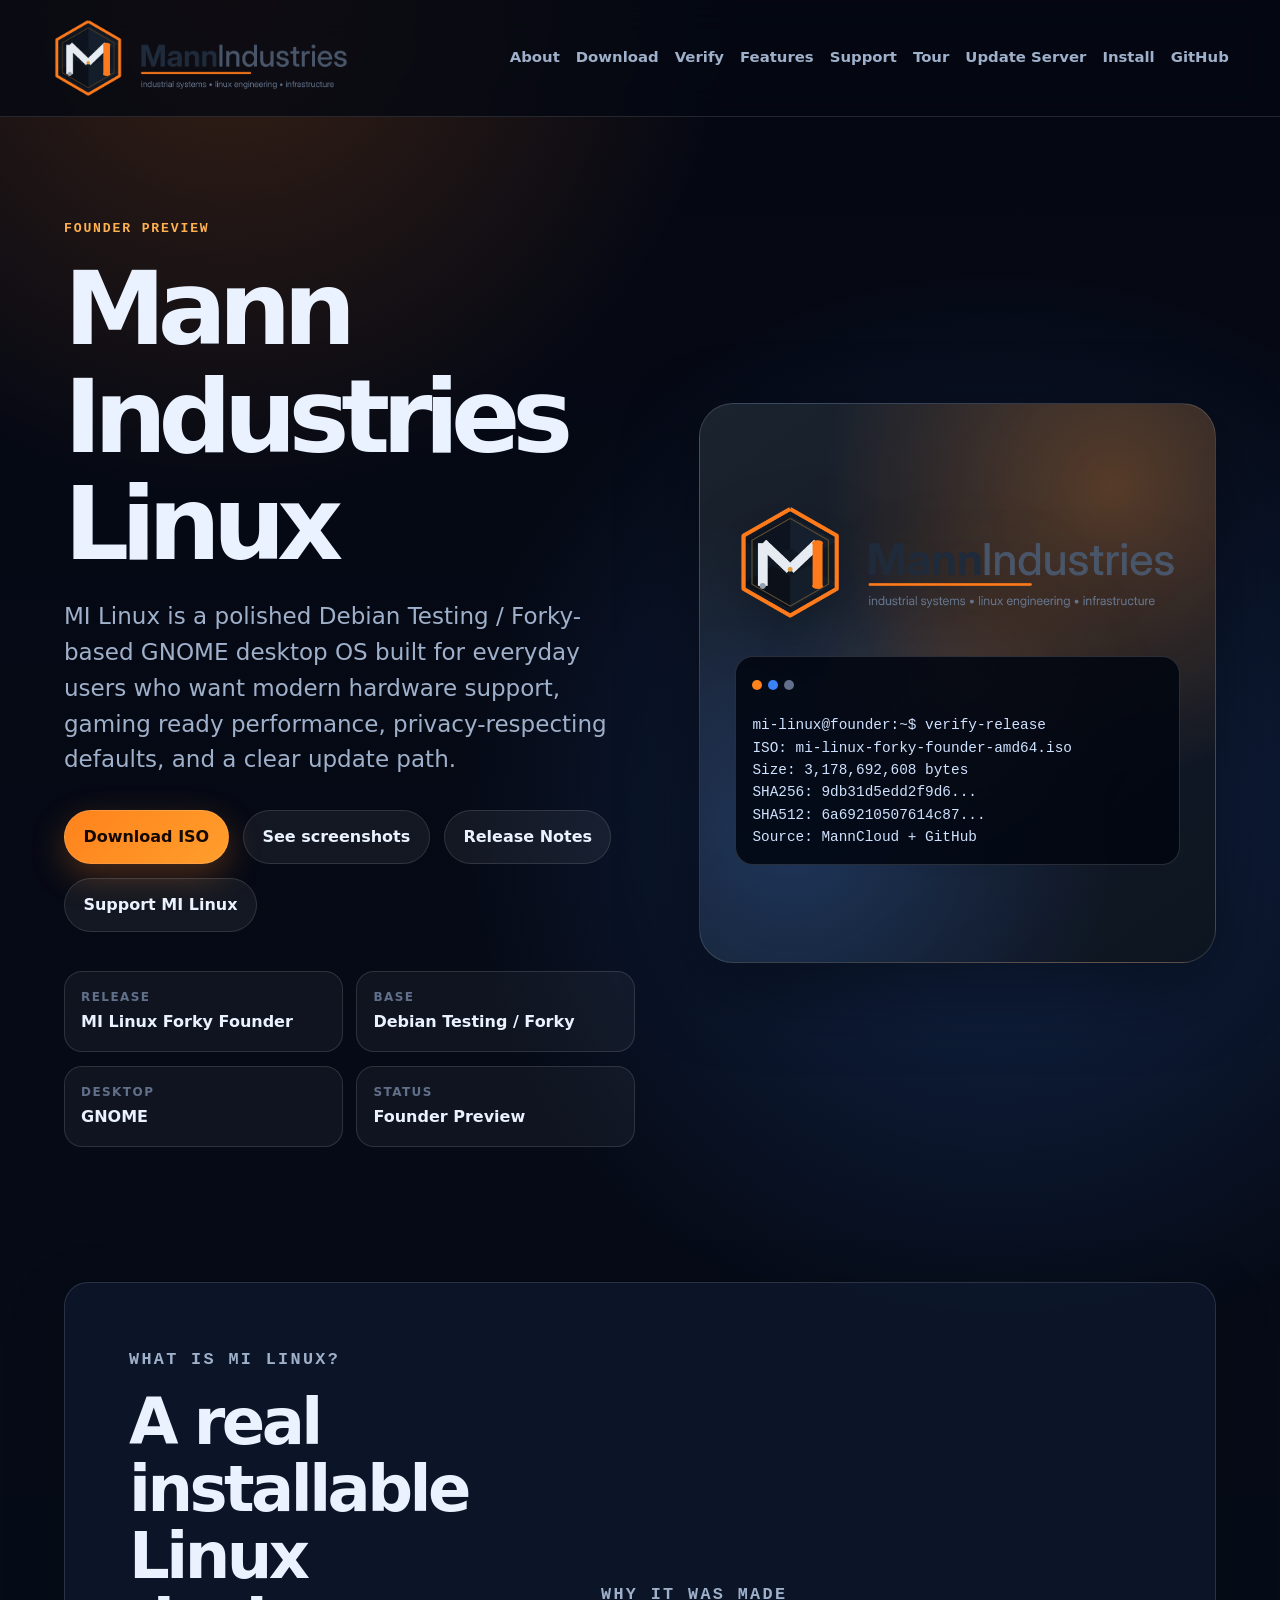
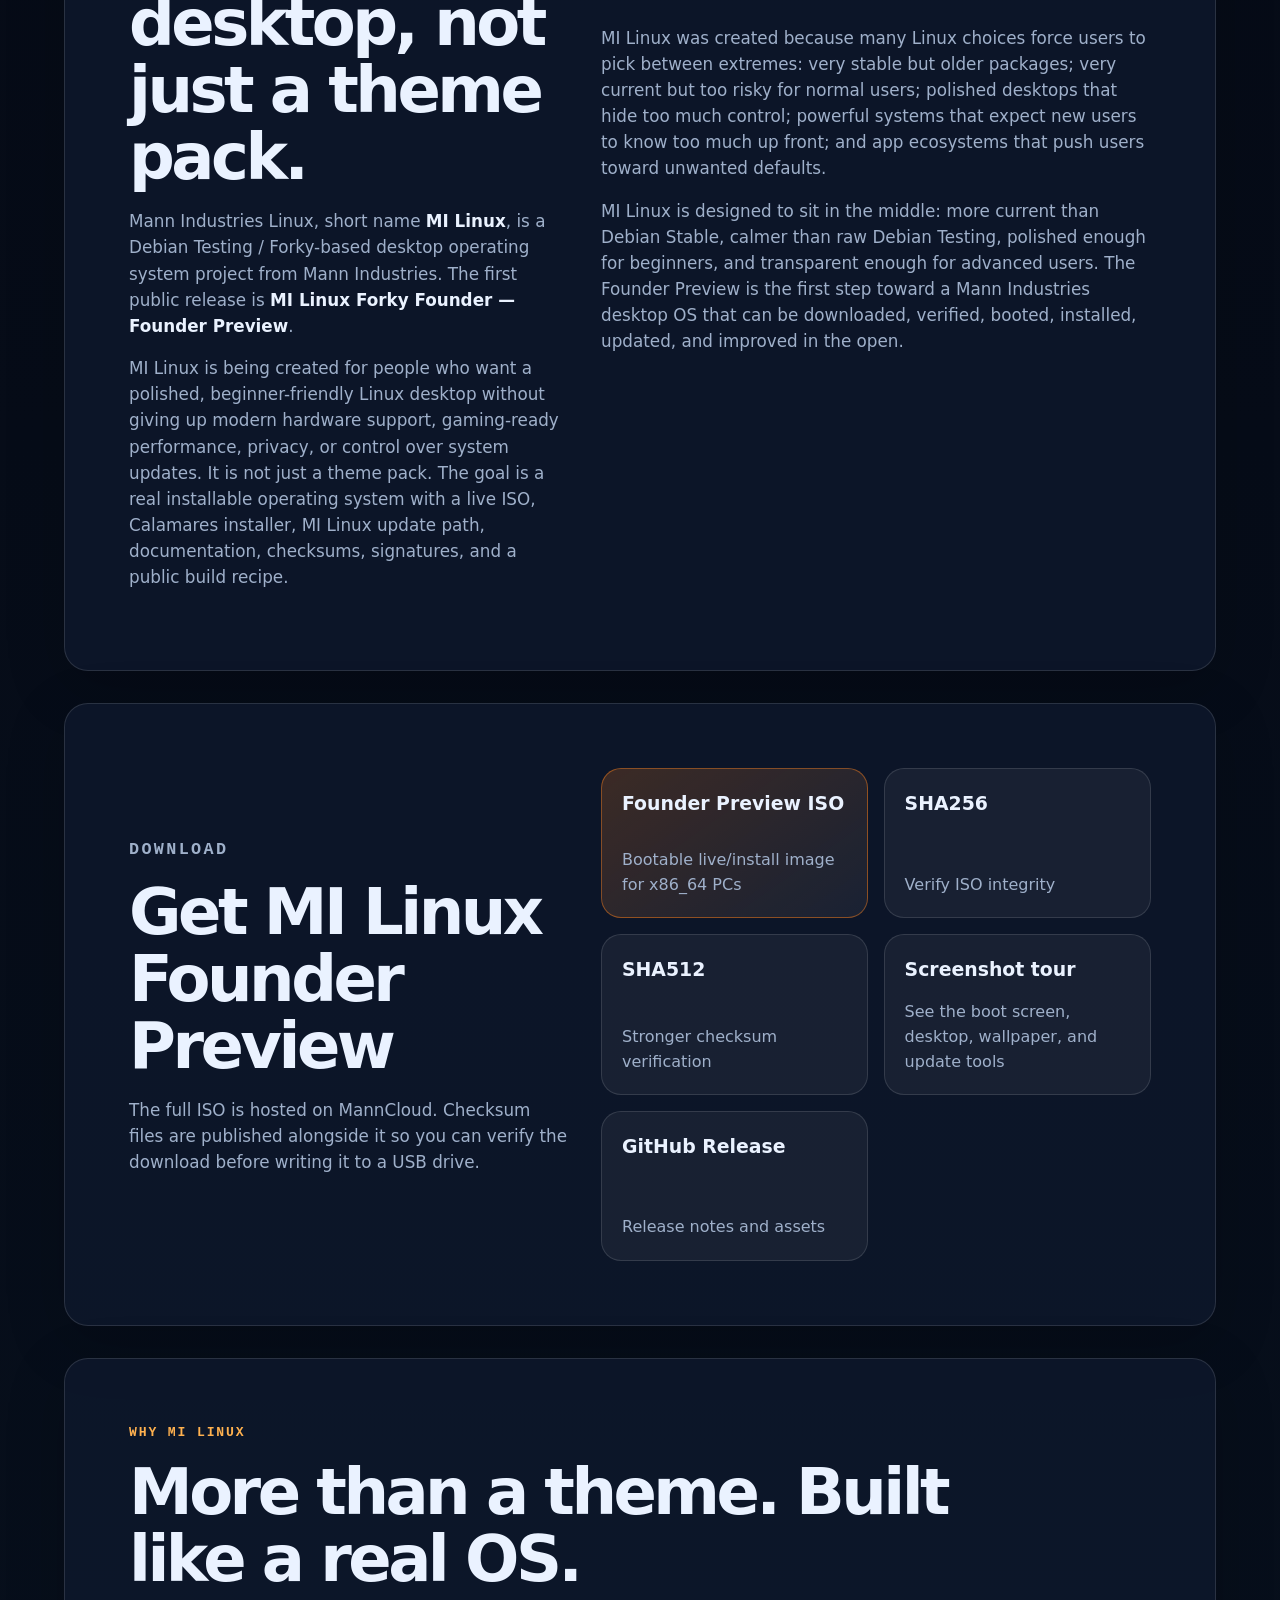
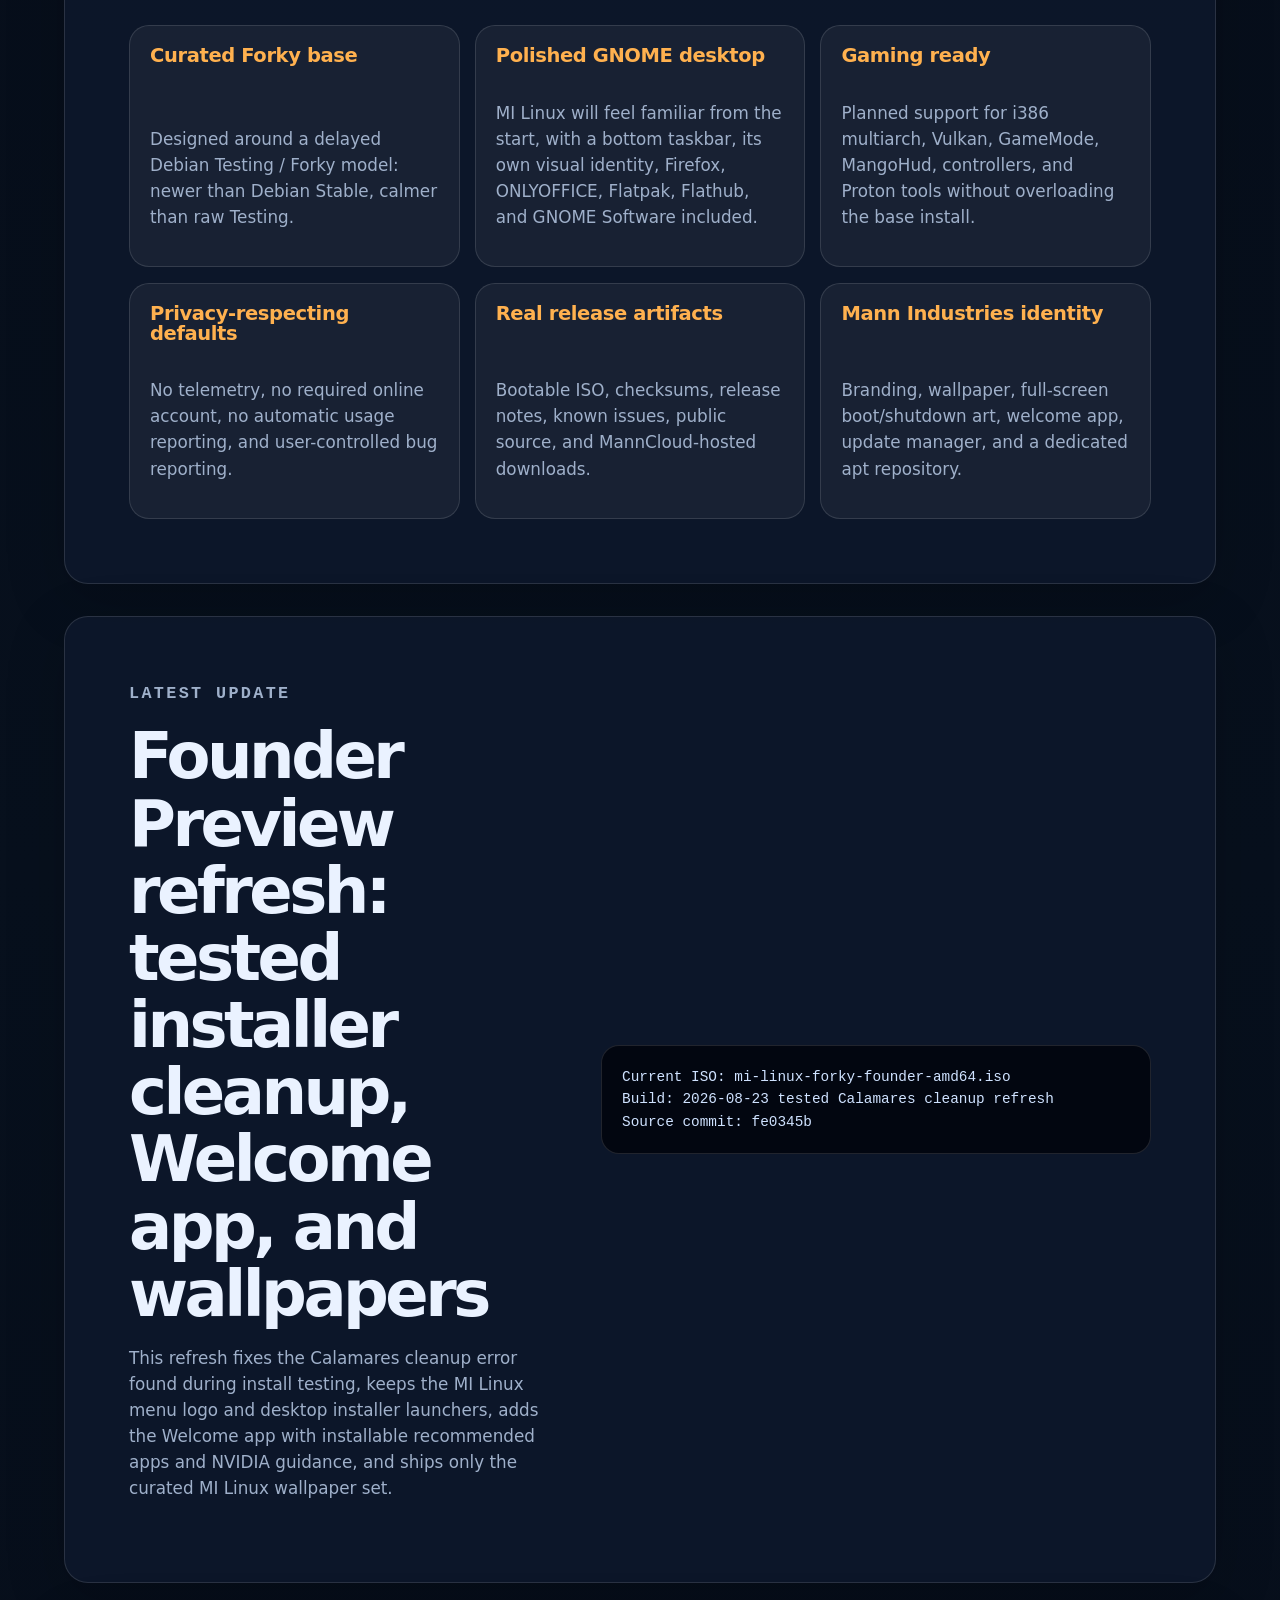
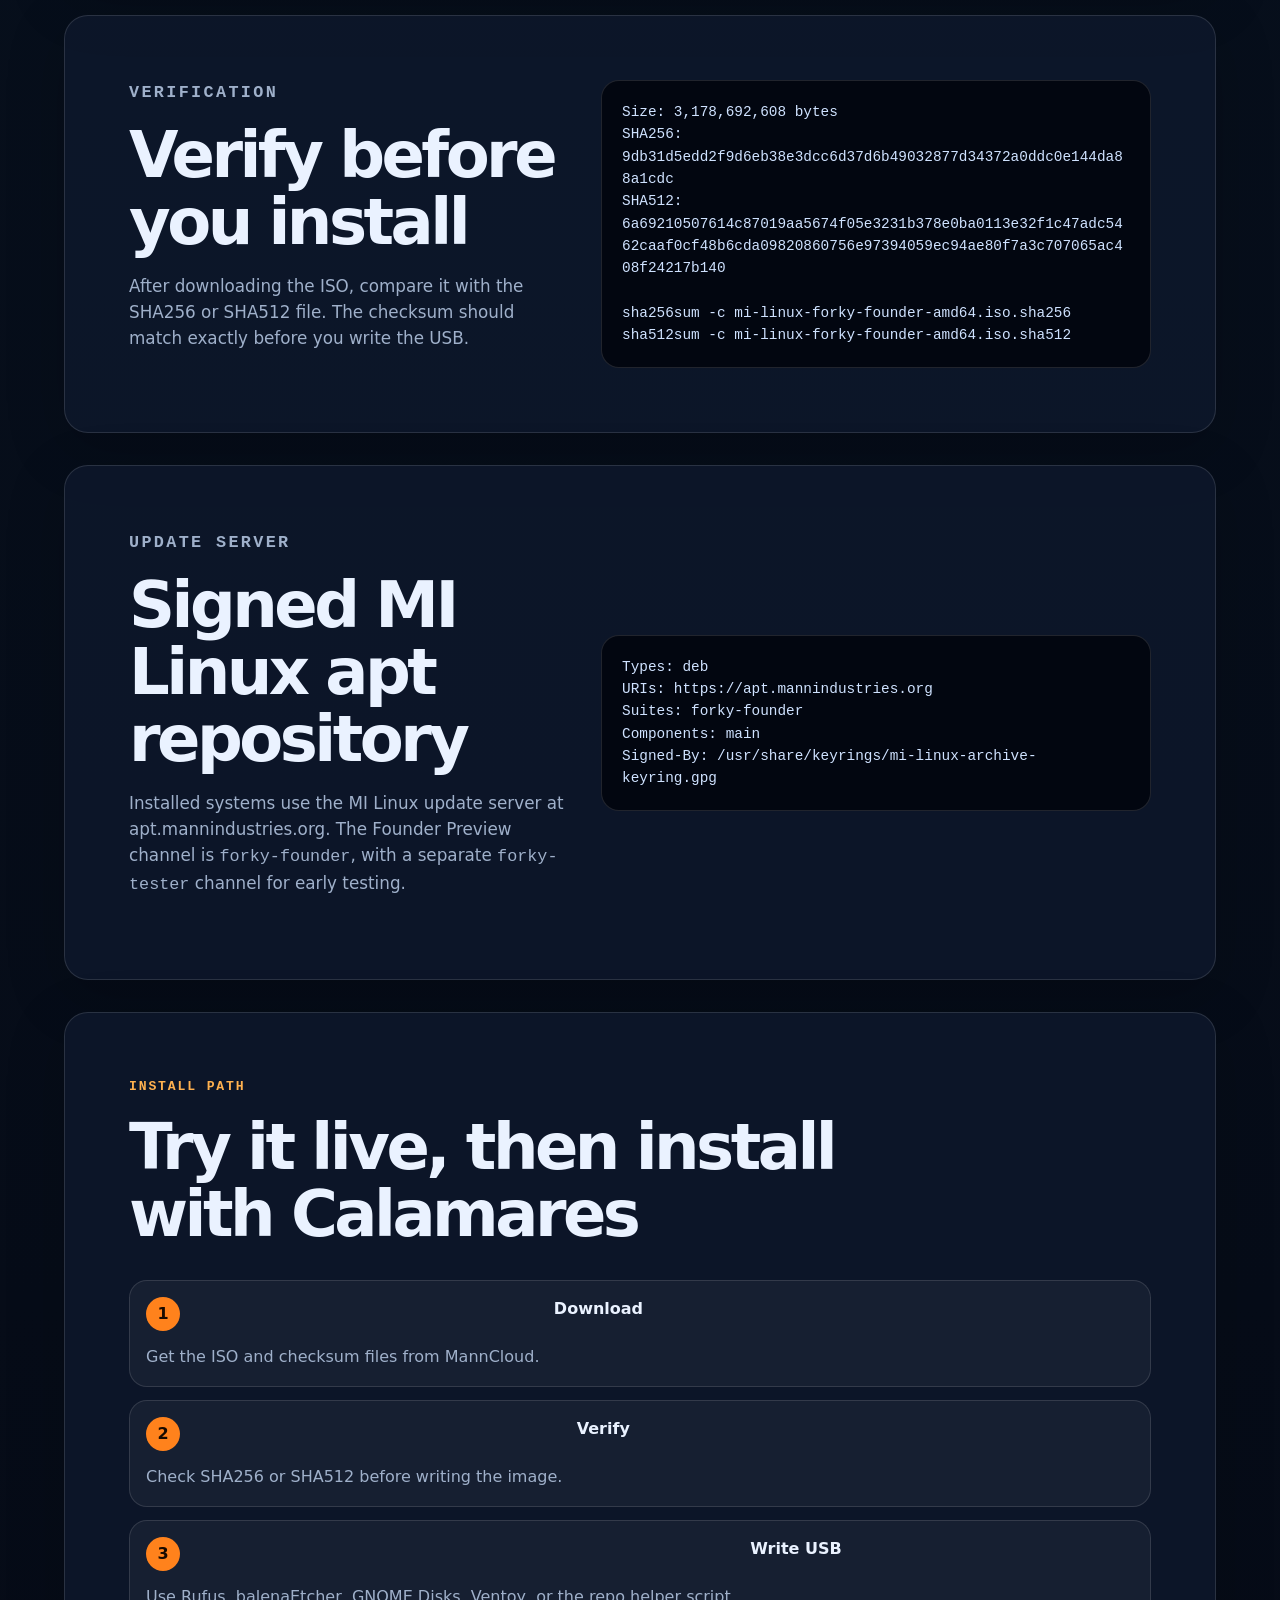
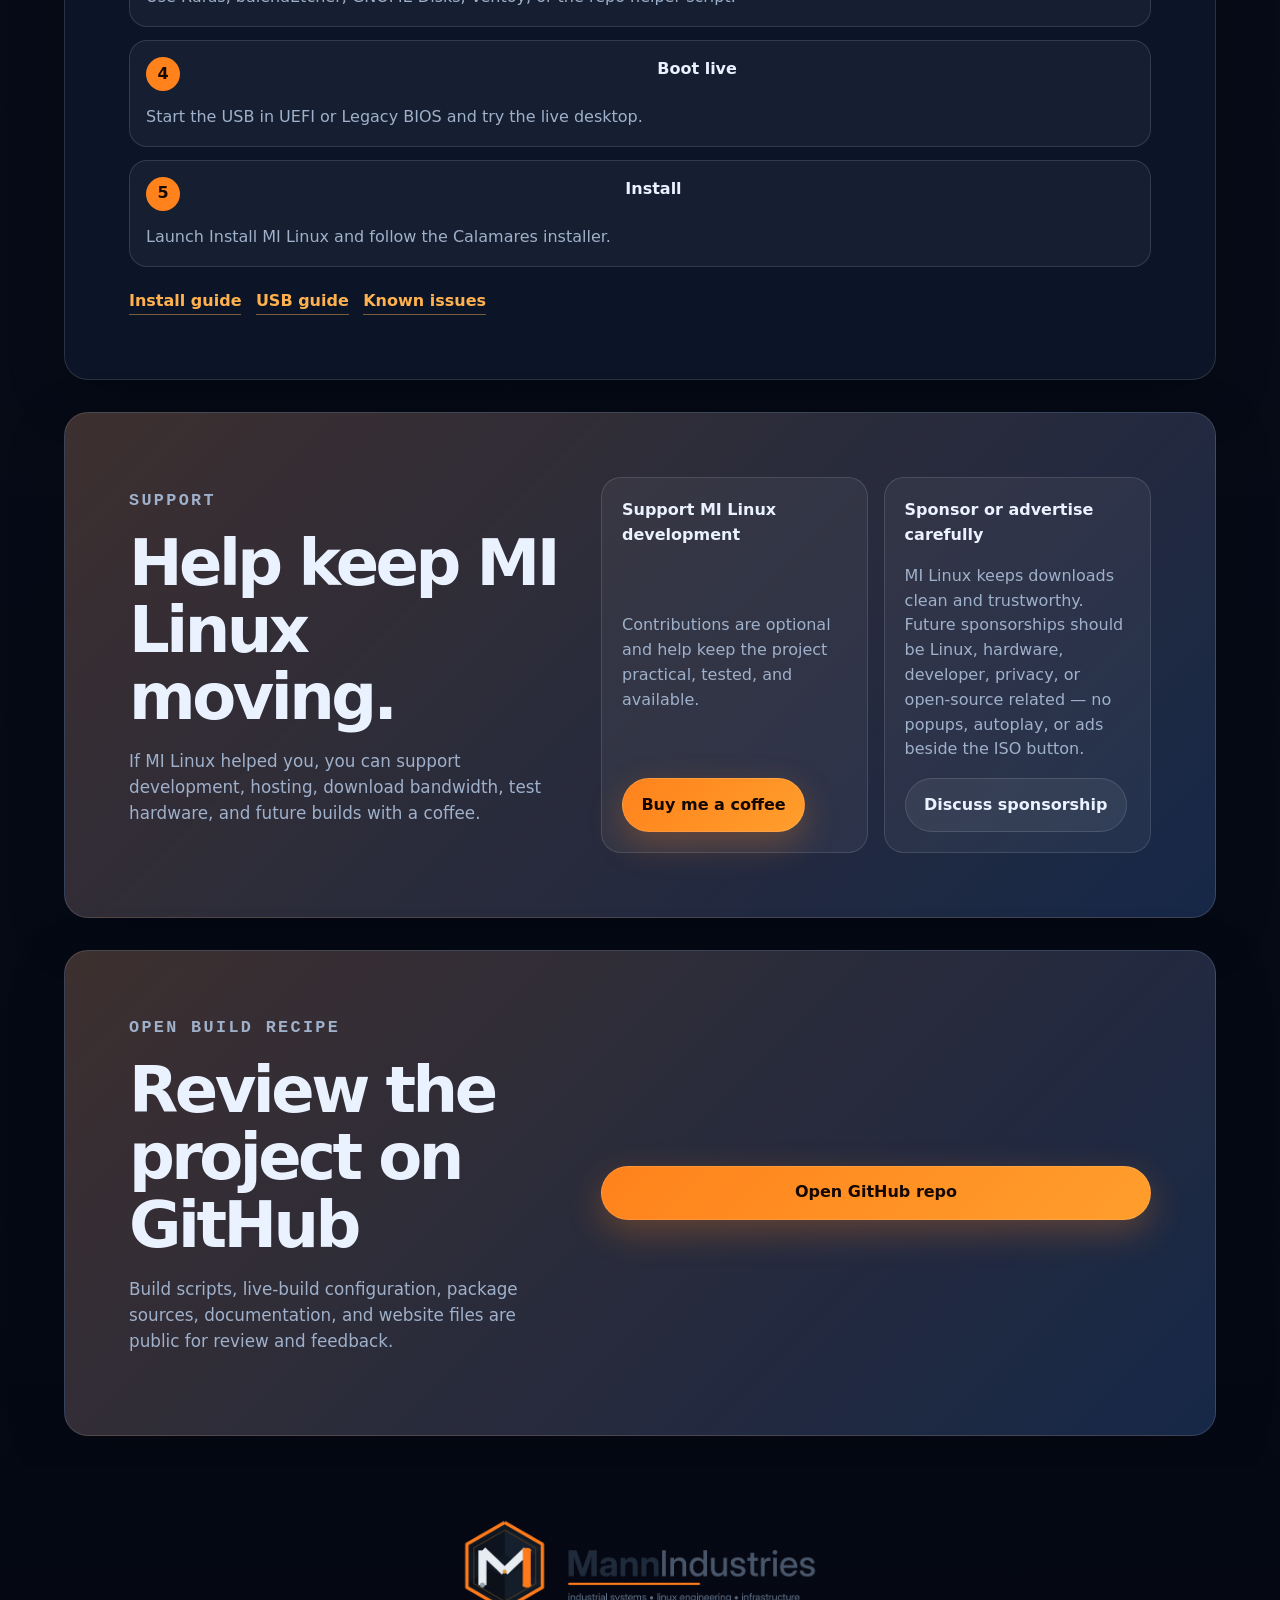
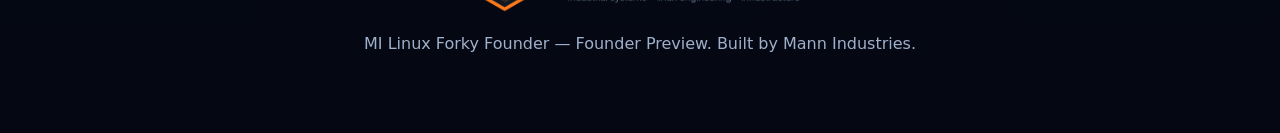
==== website/index.html @ 423d5c4c "Fix MI Linux ISO boot menu auto-start" ====
<!doctype html>
<html lang="en">
<head>
  <meta charset="utf-8">
  <meta name="viewport" content="width=device-width, initial-scale=1">
  <title>MI Linux Founder Preview — Mann Industries Linux Desktop OS</title>
  <meta name="description" content="Download MI Linux Founder Preview from Mann Industries: a polished Debian/Forky GNOME desktop OS with gaming-ready performance, privacy-respecting defaults, Firefox, ONLYOFFICE, Flatpak, update tools, checksums, and public source.">

  <meta name="robots" content="index, follow">
  <meta property="og:site_name" content="Mann Industries">
  <meta property="og:type" content="website">
  <meta property="og:title" content="MI Linux Founder Preview — Mann Industries Linux Desktop OS">
  <meta property="og:description" content="Download MI Linux Founder Preview from Mann Industries: a polished Debian/Forky GNOME desktop OS with gaming-ready performance, privacy-respecting defaults, Firefox, ONLYOFFICE, Flatpak, update tools, checksums, and public source.">
  <meta property="og:url" content="https://mi-linux.mannindustries.org/">
  <meta property="og:image" content="https://mi-linux.mannindustries.org/assets/mannindustries-logo.png">
  <meta name="twitter:card" content="summary_large_image">
  <meta name="twitter:title" content="MI Linux Founder Preview — Mann Industries Linux Desktop OS">
  <meta name="twitter:description" content="Download MI Linux Founder Preview from Mann Industries: a polished Debian/Forky GNOME desktop OS with gaming-ready performance, privacy-respecting defaults, Firefox, ONLYOFFICE, Flatpak, update tools, checksums, and public source.">
  <meta name="twitter:image" content="https://mi-linux.mannindustries.org/assets/mannindustries-logo.png">
  <link rel="stylesheet" href="style.css">
</head>
<body>
  <header class="site-header">
    <a class="brand" href="#top" aria-label="MI Linux home">
      <img src="assets/mannindustries-logo.png" alt="Mann Industries logo">
    </a>
    <nav aria-label="Primary navigation">
      <a href="#about">About</a>
      <a href="#download">Download</a>
      <a href="#verify">Verify</a>
      <a href="#features">Features</a>
      <a href="#support">Support</a>
      <a href="tour.html">Tour</a>
      <a href="#updates">Update Server</a>
      <a href="#install">Install</a>
      <a href="https://github.com/robertlmann02/mi-linux">GitHub</a>
    </nav>
  </header>

  <main id="top">
    <section class="hero">
      <div class="hero-copy">
        <p class="eyebrow">Founder Preview</p>
        <h1>Mann Industries Linux</h1>
        <p class="lede">MI Linux is a polished Debian Testing / Forky-based GNOME desktop OS built for everyday users who want modern hardware support, gaming ready performance, privacy-respecting defaults, and a clear update path.</p>
        <div class="hero-actions">
          <a class="button primary" href="https://mi-linux.mannindustries.org/downloads/founder-preview/mi-linux-forky-founder-amd64.iso">Download ISO</a>
          <a class="button secondary" href="tour.html">See screenshots</a>
          <a class="button secondary" href="https://github.com/robertlmann02/mi-linux/releases/tag/v0.1.0-founder-preview">Release Notes</a>
          <a class="button secondary" href="https://buymeacoffee.com/robertlmann02">Support MI Linux</a>
        </div>
        <dl class="release-facts">
          <div><dt>Release</dt><dd>MI Linux Forky Founder</dd></div>
          <div><dt>Base</dt><dd>Debian Testing / Forky</dd></div>
          <div><dt>Desktop</dt><dd>GNOME</dd></div>
          <div><dt>Status</dt><dd>Founder Preview</dd></div>
        </dl>
      </div>
      <div class="hero-card" aria-label="MI Linux preview card">
        <div class="screen-glow"></div>
        <img class="hero-logo" src="assets/mannindustries-logo.png" alt="Mann Industries logo">
        <div class="terminal-card">
          <span class="dot orange"></span><span class="dot blue"></span><span class="dot gray"></span>
          <pre>mi-linux@founder:~$ verify-release
ISO: mi-linux-forky-founder-amd64.iso
Size: 3,178,692,608 bytes
SHA256: 9db31d5edd2f9d6...
SHA512: 6a69210507614c87...
Source: MannCloud + GitHub</pre>
        </div>
      </div>
    </section>

    <section id="about" class="panel about-panel">
      <div>
        <p class="eyebrow">What is MI Linux?</p>
        <h2>A real installable Linux desktop, not just a theme pack.</h2>
        <p>Mann Industries Linux, short name <strong>MI Linux</strong>, is a Debian Testing / Forky-based desktop operating system project from Mann Industries. The first public release is <strong>MI Linux Forky Founder — Founder Preview</strong>.</p>
        <p>MI Linux is being created for people who want a polished, beginner-friendly Linux desktop without giving up modern hardware support, gaming-ready performance, privacy, or control over system updates. It is not just a theme pack. The goal is a real installable operating system with a live ISO, Calamares installer, MI Linux update path, documentation, checksums, signatures, and a public build recipe.</p>
      </div>
      <div>
        <p class="eyebrow">Why it was made</p>
        <p>MI Linux was created because many Linux choices force users to pick between extremes: very stable but older packages; very current but too risky for normal users; polished desktops that hide too much control; powerful systems that expect new users to know too much up front; and app ecosystems that push users toward unwanted defaults.</p>
        <p>MI Linux is designed to sit in the middle: more current than Debian Stable, calmer than raw Debian Testing, polished enough for beginners, and transparent enough for advanced users. The Founder Preview is the first step toward a Mann Industries desktop OS that can be downloaded, verified, booted, installed, updated, and improved in the open.</p>
      </div>
    </section>

    <section id="download" class="panel download-panel">
      <div>
        <p class="eyebrow">Download</p>
        <h2>Get MI Linux Founder Preview</h2>
        <p>The full ISO is hosted on MannCloud. Checksum files are published alongside it so you can verify the download before writing it to a USB drive.</p>
      </div>
      <div class="download-grid">
        <a class="download-card highlight" href="https://mi-linux.mannindustries.org/downloads/founder-preview/mi-linux-forky-founder-amd64.iso">
          <strong>Founder Preview ISO</strong>
          <span>Bootable live/install image for x86_64 PCs</span>
        </a>
        <a class="download-card" href="https://mi-linux.mannindustries.org/downloads/founder-preview/mi-linux-forky-founder-amd64.iso.sha256">
          <strong>SHA256</strong>
          <span>Verify ISO integrity</span>
        </a>
        <a class="download-card" href="https://mi-linux.mannindustries.org/downloads/founder-preview/mi-linux-forky-founder-amd64.iso.sha512">
          <strong>SHA512</strong>
          <span>Stronger checksum verification</span>
        </a>
        <a class="download-card" href="tour.html">
          <strong>Screenshot tour</strong>
          <span>See the boot screen, desktop, wallpaper, and update tools</span>
        </a>
        <a class="download-card" href="https://github.com/robertlmann02/mi-linux/releases/tag/v0.1.0-founder-preview">
          <strong>GitHub Release</strong>
          <span>Release notes and assets</span>
        </a>
      </div>
    </section>

    <section id="features" class="features">
      <div class="section-heading">
        <p class="eyebrow">Why MI Linux</p>
        <h2>More than a theme. Built like a real OS.</h2>
      </div>
      <div class="feature-grid">
        <article><h3>Curated Forky base</h3><p>Designed around a delayed Debian Testing / Forky model: newer than Debian Stable, calmer than raw Testing.</p></article>
        <article><h3>Polished GNOME desktop</h3><p>MI Linux will feel familiar from the start, with a bottom taskbar, its own visual identity, Firefox, ONLYOFFICE, Flatpak, Flathub, and GNOME Software included.</p></article>
        <article><h3>Gaming ready</h3><p>Planned support for i386 multiarch, Vulkan, GameMode, MangoHud, controllers, and Proton tools without overloading the base install.</p></article>
        <article><h3>Privacy-respecting defaults</h3><p>No telemetry, no required online account, no automatic usage reporting, and user-controlled bug reporting.</p></article>
        <article><h3>Real release artifacts</h3><p>Bootable ISO, checksums, release notes, known issues, public source, and MannCloud-hosted downloads.</p></article>
        <article><h3>Mann Industries identity</h3><p>Branding, wallpaper, full-screen boot/shutdown art, welcome app, update manager, and a dedicated apt repository.</p></article>
      </div>
    </section>

    <section id="release-update" class="panel verify-panel">
      <div>
        <p class="eyebrow">Latest update</p>
        <h2>Founder Preview refresh: tested installer cleanup, Welcome app, and wallpapers</h2>
        <p>This refresh fixes the Calamares cleanup error found during install testing, keeps the MI Linux menu logo and desktop installer launchers, adds the Welcome app with installable recommended apps and NVIDIA guidance, and ships only the curated MI Linux wallpaper set.</p>
      </div>
      <pre class="code">Current ISO: mi-linux-forky-founder-amd64.iso
Build: 2026-08-23 tested Calamares cleanup refresh
Source commit: fe0345b</pre>
    </section>

    <section id="verify" class="panel verify-panel">
      <div>
        <p class="eyebrow">Verification</p>
        <h2>Verify before you install</h2>
        <p>After downloading the ISO, compare it with the SHA256 or SHA512 file. The checksum should match exactly before you write the USB.</p>
      </div>
      <pre class="code">Size: 3,178,692,608 bytes
SHA256: 9db31d5edd2f9d6eb38e3dcc6d37d6b49032877d34372a0ddc0e144da88a1cdc
SHA512: 6a69210507614c87019aa5674f05e3231b378e0ba0113e32f1c47adc5462caaf0cf48b6cda09820860756e97394059ec94ae80f7a3c707065ac408f24217b140

sha256sum -c mi-linux-forky-founder-amd64.iso.sha256
sha512sum -c mi-linux-forky-founder-amd64.iso.sha512</pre>
    </section>

    <section id="updates" class="panel verify-panel">
      <div>
        <p class="eyebrow">Update server</p>
        <h2>Signed MI Linux apt repository</h2>
        <p>Installed systems use the MI Linux update server at <a href="https://apt.mannindustries.org">apt.mannindustries.org</a>. The Founder Preview channel is <code>forky-founder</code>, with a separate <code>forky-tester</code> channel for early testing.</p>
      </div>
      <pre class="code">Types: deb
URIs: https://apt.mannindustries.org
Suites: forky-founder
Components: main
Signed-By: /usr/share/keyrings/mi-linux-archive-keyring.gpg</pre>
    </section>

    <section id="install" class="install">
      <div class="section-heading">
        <p class="eyebrow">Install path</p>
        <h2>Try it live, then install with Calamares</h2>
      </div>
      <ol class="steps">
        <li><strong>Download</strong><span>Get the ISO and checksum files from MannCloud.</span></li>
        <li><strong>Verify</strong><span>Check SHA256 or SHA512 before writing the image.</span></li>
        <li><strong>Write USB</strong><span>Use Rufus, balenaEtcher, GNOME Disks, Ventoy, or the repo helper script.</span></li>
        <li><strong>Boot live</strong><span>Start the USB in UEFI or Legacy BIOS and try the live desktop.</span></li>
        <li><strong>Install</strong><span>Launch Install MI Linux and follow the Calamares installer.</span></li>
      </ol>
      <div class="link-row">
        <a href="https://github.com/robertlmann02/mi-linux/blob/main/docs/INSTALL.md">Install guide</a>
        <a href="https://github.com/robertlmann02/mi-linux/blob/main/docs/CREATE-BOOTABLE-USB.md">USB guide</a>
        <a href="https://github.com/robertlmann02/mi-linux/blob/main/docs/KNOWN-ISSUES.md">Known issues</a>
      </div>
    </section>


    <section id="support" class="panel support-panel">
      <div>
        <p class="eyebrow">Support</p>
        <h2>Help keep MI Linux moving.</h2>
        <p>If MI Linux helped you, you can support development, hosting, download bandwidth, test hardware, and future builds with a coffee.</p>
      </div>
      <div class="support-grid">
        <div class="support-card">
          <strong>Support MI Linux development</strong>
          <span>Contributions are optional and help keep the project practical, tested, and available.</span>
          <a class="button primary" href="https://buymeacoffee.com/robertlmann02">Buy me a coffee</a>
        </div>
        <div class="support-card">
          <strong>Sponsor or advertise carefully</strong>
          <span>MI Linux keeps downloads clean and trustworthy. Future sponsorships should be Linux, hardware, developer, privacy, or open-source related — no popups, autoplay, or ads beside the ISO button.</span>
          <a class="button secondary" href="https://github.com/robertlmann02/mi-linux/issues">Discuss sponsorship</a>
        </div>
      </div>
    </section>

    <section class="source-band">
      <div>
        <p class="eyebrow">Open build recipe</p>
        <h2>Review the project on GitHub</h2>
        <p>Build scripts, live-build configuration, package sources, documentation, and website files are public for review and feedback.</p>
      </div>
      <a class="button primary" href="https://github.com/robertlmann02/mi-linux">Open GitHub repo</a>
    </section>
  </main>

  <footer>
    <img src="assets/mannindustries-logo.png" alt="Mann Industries logo">
    <p>MI Linux Forky Founder — Founder Preview. Built by Mann Industries.</p>
  </footer>
</body>
</html>
---- website/style.css ----
:root {
  --bg: #050813;
  --bg-2: #0b1222;
  --panel: rgba(15, 25, 45, 0.78);
  --panel-strong: rgba(20, 31, 54, 0.94);
  --text: #eaf2ff;
  --muted: #9fb0ca;
  --faint: #61708a;
  --orange: #ff821c;
  --orange-2: #ffb14f;
  --blue: #3b82f6;
  --line: rgba(255,255,255,0.12);
  --shadow: 0 24px 80px rgba(0,0,0,0.42);
  --radius: 24px;
  color-scheme: dark;
}
* { box-sizing: border-box; }
html { scroll-behavior: smooth; }
body {
  margin: 0;
  font-family: Inter, ui-sans-serif, system-ui, -apple-system, BlinkMacSystemFont, "Segoe UI", sans-serif;
  color: var(--text);
  background:
    radial-gradient(circle at 18% 0%, rgba(255,130,28,0.20), transparent 31rem),
    radial-gradient(circle at 78% 10%, rgba(59,130,246,0.24), transparent 34rem),
    linear-gradient(180deg, #050813 0%, #07101d 50%, #050813 100%);
  line-height: 1.55;
}
a { color: inherit; text-decoration: none; }
.site-header {
  position: sticky;
  top: 0;
  z-index: 20;
  display: flex;
  justify-content: space-between;
  align-items: center;
  gap: 1.5rem;
  padding: 1rem clamp(1rem, 4vw, 4rem);
  background: rgba(5, 8, 19, 0.78);
  backdrop-filter: blur(18px);
  border-bottom: 1px solid var(--line);
}
.brand img { width: min(300px, 48vw); height: auto; display: block; }
nav { display: flex; gap: 1rem; flex-wrap: wrap; justify-content: flex-end; }
nav a { color: var(--muted); font-weight: 700; font-size: .93rem; }
nav a:hover { color: var(--orange-2); }
main { overflow: hidden; }
.hero {
  min-height: 760px;
  display: grid;
  grid-template-columns: minmax(0, 1.05fr) minmax(320px, .95fr);
  gap: clamp(2rem, 5vw, 5rem);
  align-items: center;
  padding: clamp(4rem, 8vw, 8rem) clamp(1rem, 5vw, 5rem);
}
.eyebrow {
  margin: 0 0 1rem;
  color: var(--orange-2);
  font-family: ui-monospace, SFMono-Regular, Menlo, Consolas, monospace;
  text-transform: uppercase;
  letter-spacing: .14em;
  font-size: .82rem;
  font-weight: 800;
}
h1, h2, h3 { margin: 0; line-height: 1.05; }
h1 {
  font-size: clamp(3.4rem, 8vw, 7.6rem);
  letter-spacing: -0.08em;
  max-width: 900px;
}
h2 { font-size: clamp(2.2rem, 5vw, 4.7rem); letter-spacing: -0.055em; }
h3 { font-size: 1.22rem; letter-spacing: -0.02em; }
.lede {
  color: var(--muted);
  font-size: clamp(1.1rem, 1.8vw, 1.45rem);
  max-width: 780px;
  margin: 1.35rem 0 2rem;
}
.hero-actions, .link-row { display: flex; gap: .9rem; flex-wrap: wrap; align-items: center; }
.button {
  display: inline-flex;
  align-items: center;
  justify-content: center;
  min-height: 50px;
  padding: .85rem 1.15rem;
  border-radius: 999px;
  font-weight: 900;
  border: 1px solid var(--line);
}
.button.primary { background: linear-gradient(135deg, var(--orange), #ff9e2c); color: #140800; box-shadow: 0 12px 34px rgba(255,130,28,.28); }
.button.secondary { background: rgba(255,255,255,.06); color: var(--text); }
.release-facts {
  display: grid;
  grid-template-columns: repeat(2, minmax(0, 1fr));
  gap: .85rem;
  max-width: 720px;
  margin: 2.4rem 0 0;
}
.release-facts div {
  padding: 1rem;
  border: 1px solid var(--line);
  border-radius: 18px;
  background: rgba(255,255,255,.045);
}
dt { color: var(--faint); font-size: .75rem; text-transform: uppercase; letter-spacing: .12em; font-weight: 900; }
dd { margin: .25rem 0 0; color: var(--text); font-weight: 800; }
.hero-card {
  min-height: 560px;
  position: relative;
  border: 1px solid rgba(255,255,255,.14);
  border-radius: 34px;
  background:
    linear-gradient(145deg, rgba(255,255,255,.08), rgba(255,255,255,.02)),
    radial-gradient(circle at 80% 15%, rgba(255,130,28,.28), transparent 18rem),
    radial-gradient(circle at 18% 78%, rgba(59,130,246,.24), transparent 20rem),
    #08101d;
  box-shadow: var(--shadow);
  overflow: hidden;
  padding: clamp(1.2rem, 3vw, 2.2rem);
  display: flex;
  flex-direction: column;
  justify-content: center;
}
.screen-glow { position: absolute; inset: 10%; background: radial-gradient(circle, rgba(255,130,28,.15), transparent 55%); filter: blur(30px); }
.hero-logo { position: relative; width: 100%; max-width: 620px; margin: 0 auto 2rem; filter: drop-shadow(0 20px 30px rgba(0,0,0,.32)); }
.terminal-card {
  position: relative;
  background: rgba(2,6,16,.88);
  border: 1px solid rgba(255,255,255,.15);
  border-radius: 18px;
  padding: 1rem;
}
.dot { width: 10px; height: 10px; border-radius: 50%; display: inline-block; margin-right: .35rem; }
.dot.orange { background: var(--orange); } .dot.blue { background: var(--blue); } .dot.gray { background: var(--faint); }
pre { white-space: pre-wrap; color: #cfe2ff; font-family: ui-monospace, SFMono-Regular, Menlo, Consolas, monospace; font-size: .9rem; margin: 1rem 0 0; }
.panel, .features, .install, .source-band {
  margin: clamp(1rem, 3vw, 2rem) clamp(1rem, 5vw, 5rem);
  padding: clamp(2rem, 5vw, 4.5rem);
  border: 1px solid var(--line);
  border-radius: var(--radius);
  background: var(--panel);
  box-shadow: 0 16px 60px rgba(0,0,0,.18);
}
.download-panel, .verify-panel, .about-panel, .source-band, .support-panel { display: grid; grid-template-columns: minmax(0, .8fr) minmax(320px, 1fr); gap: 2rem; align-items: center; }
.panel p, article p, .source-band p { color: var(--muted); font-size: 1.05rem; }
.about-panel strong { color: var(--text); }
.download-grid, .feature-grid { display: grid; grid-template-columns: repeat(2, minmax(0, 1fr)); gap: .95rem; }
.download-card, article, .support-card {
  min-height: 150px;
  display: flex;
  flex-direction: column;
  justify-content: space-between;
  gap: 1rem;
  padding: 1.25rem;
  border-radius: 20px;
  border: 1px solid var(--line);
  background: rgba(255,255,255,.052);
}
.download-card strong { font-size: 1.18rem; }
.download-card span, .support-card span { color: var(--muted); }
.support-grid { display: grid; grid-template-columns: repeat(2, minmax(0, 1fr)); gap: .95rem; }
.support-card { min-height: 180px; }
.support-card .button { width: fit-content; }
.standalone-support { margin: 1.5rem 0; }
.download-card.highlight { border-color: rgba(255,130,28,.45); background: linear-gradient(145deg, rgba(255,130,28,.20), rgba(255,255,255,.055)); }
.section-heading { max-width: 840px; margin-bottom: 2rem; }
.feature-grid { grid-template-columns: repeat(3, minmax(0, 1fr)); }
article { min-height: 220px; }
article h3 { color: var(--orange-2); }
.code {
  margin: 0;
  padding: 1.25rem;
  border-radius: 18px;
  background: #020610;
  border: 1px solid var(--line);
  max-width: 100%;
  overflow-wrap: anywhere;
  word-break: break-word;
}
.steps { list-style: none; padding: 0; margin: 0; display: grid; gap: .8rem; counter-reset: step; }
.steps li { counter-increment: step; display: grid; grid-template-columns: auto 1fr; gap: .9rem; align-items: start; padding: 1rem; border-radius: 18px; background: rgba(255,255,255,.045); border: 1px solid var(--line); }
.steps li::before { content: counter(step); display: grid; place-items: center; width: 34px; height: 34px; border-radius: 50%; background: var(--orange); color: #180a00; font-weight: 900; }
.steps strong { display: block; }
.steps span { color: var(--muted); }
.link-row { margin-top: 1.4rem; }
.link-row a { color: var(--orange-2); font-weight: 900; border-bottom: 1px solid rgba(255,177,79,.45); }
.source-band, .support-panel { background: linear-gradient(135deg, rgba(255,130,28,.18), rgba(59,130,246,.10)), var(--panel-strong); }
footer { text-align: center; padding: 3rem 1rem 4rem; color: var(--muted); }
footer img { width: min(360px, 72vw); display: block; margin: 0 auto 1rem; }
.small { color: var(--faint); font-size: .9rem; }
@media (max-width: 980px) {
  .hero, .download-panel, .verify-panel, .about-panel, .source-band, .support-panel { grid-template-columns: 1fr; }
  .feature-grid { grid-template-columns: repeat(2, minmax(0, 1fr)); }
}
@media (max-width: 680px) {
  .site-header { position: static; align-items: flex-start; }
  .support-grid { grid-template-columns: 1fr; }
  nav { display: none; }
  .hero { min-height: auto; padding-top: 3rem; }
  .release-facts, .download-grid, .feature-grid { grid-template-columns: 1fr; }
  .hero-card { min-height: 420px; }
}

.tour-hero { min-height: 680px; }
.tour-shot {
  margin: 0;
  border: 1px solid var(--line);
  border-radius: 24px;
  background: rgba(255,255,255,.045);
  box-shadow: var(--shadow);
  overflow: hidden;
}
.tour-shot img {
  width: 100%;
  display: block;
  aspect-ratio: 16 / 10;
  object-fit: cover;
  background: #020610;
}
.tour-shot figcaption {
  padding: .9rem 1rem 1rem;
  color: var(--muted);
  font-size: .95rem;
  border-top: 1px solid var(--line);
}
.hero-shot { align-self: center; }
.tour-section { align-items: start; }
.tour-grid.two {
  display: grid;
  grid-template-columns: repeat(2, minmax(0, 1fr));
  gap: 1rem;
}
.tour-shot.wide img { aspect-ratio: 16 / 9; }
.tour-cards article { min-height: 180px; }
@media (max-width: 760px) {
  .tour-grid.two { grid-template-columns: 1fr; }
}
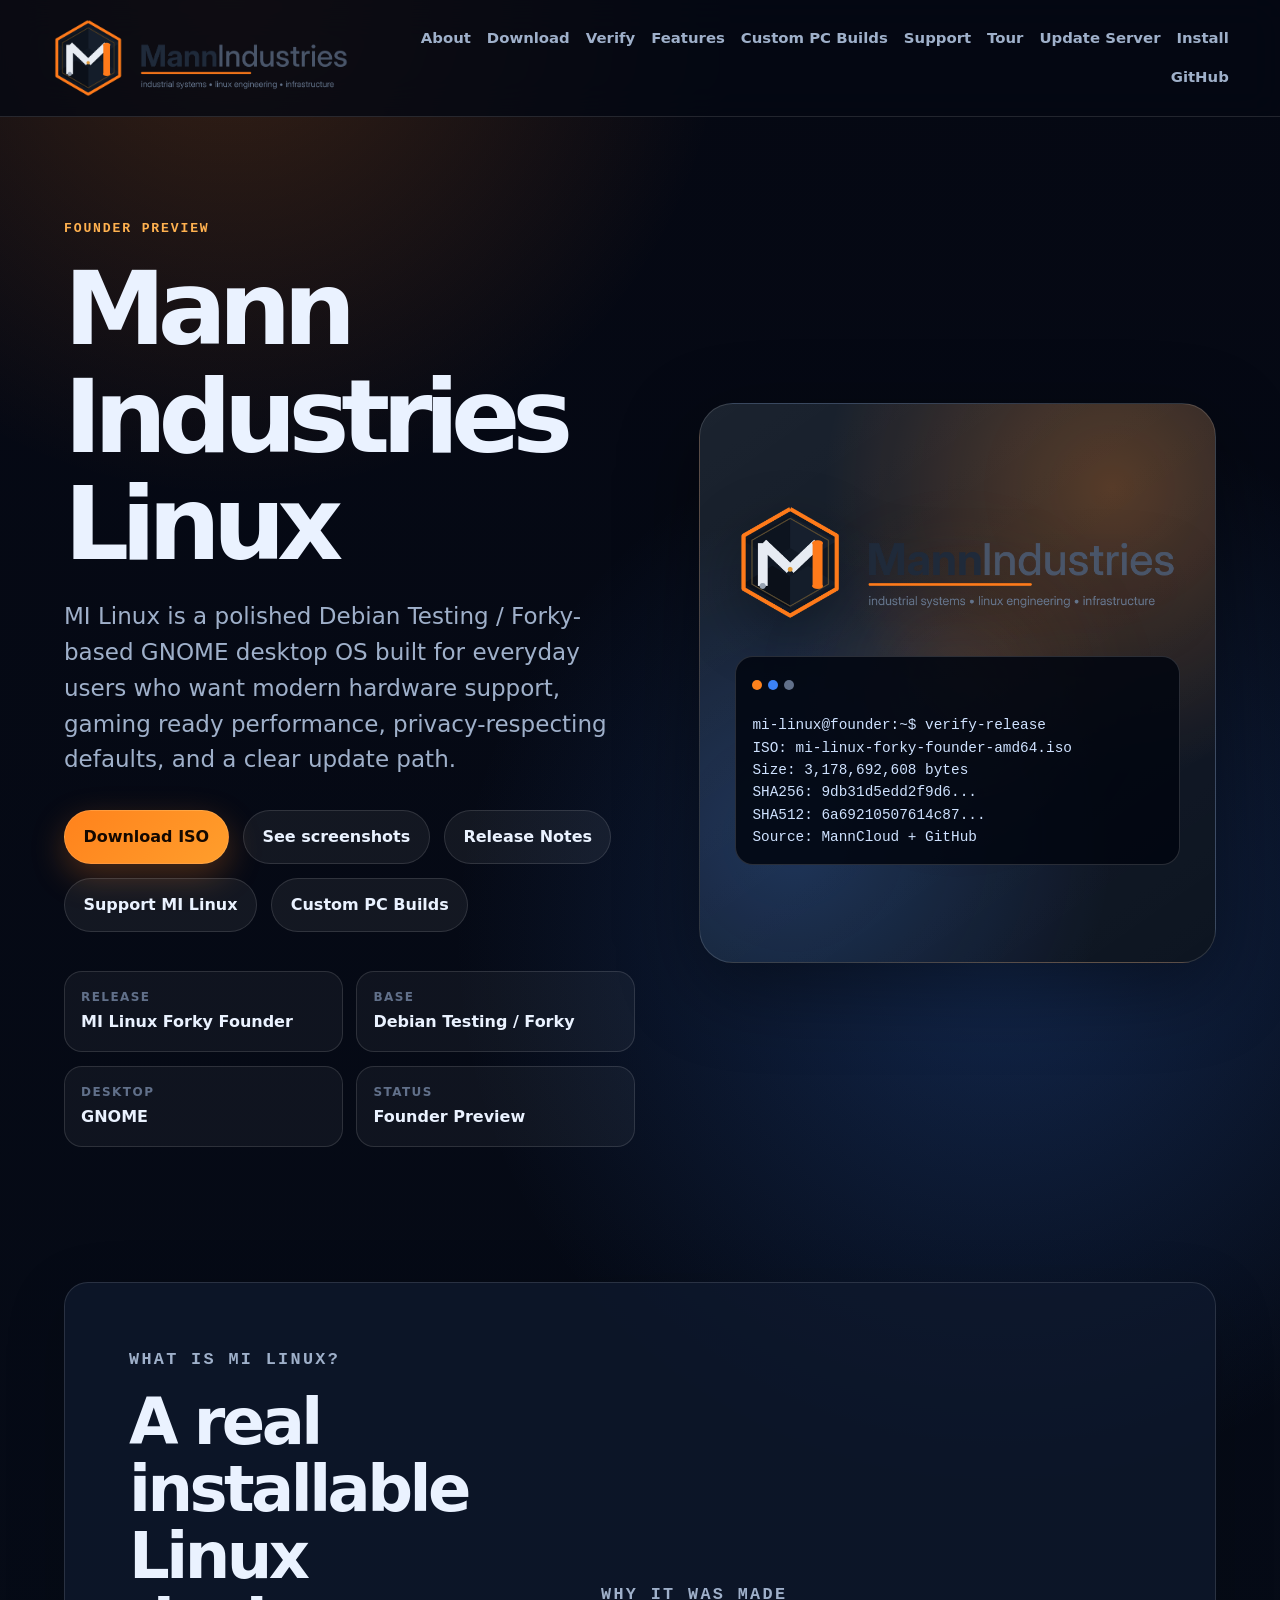
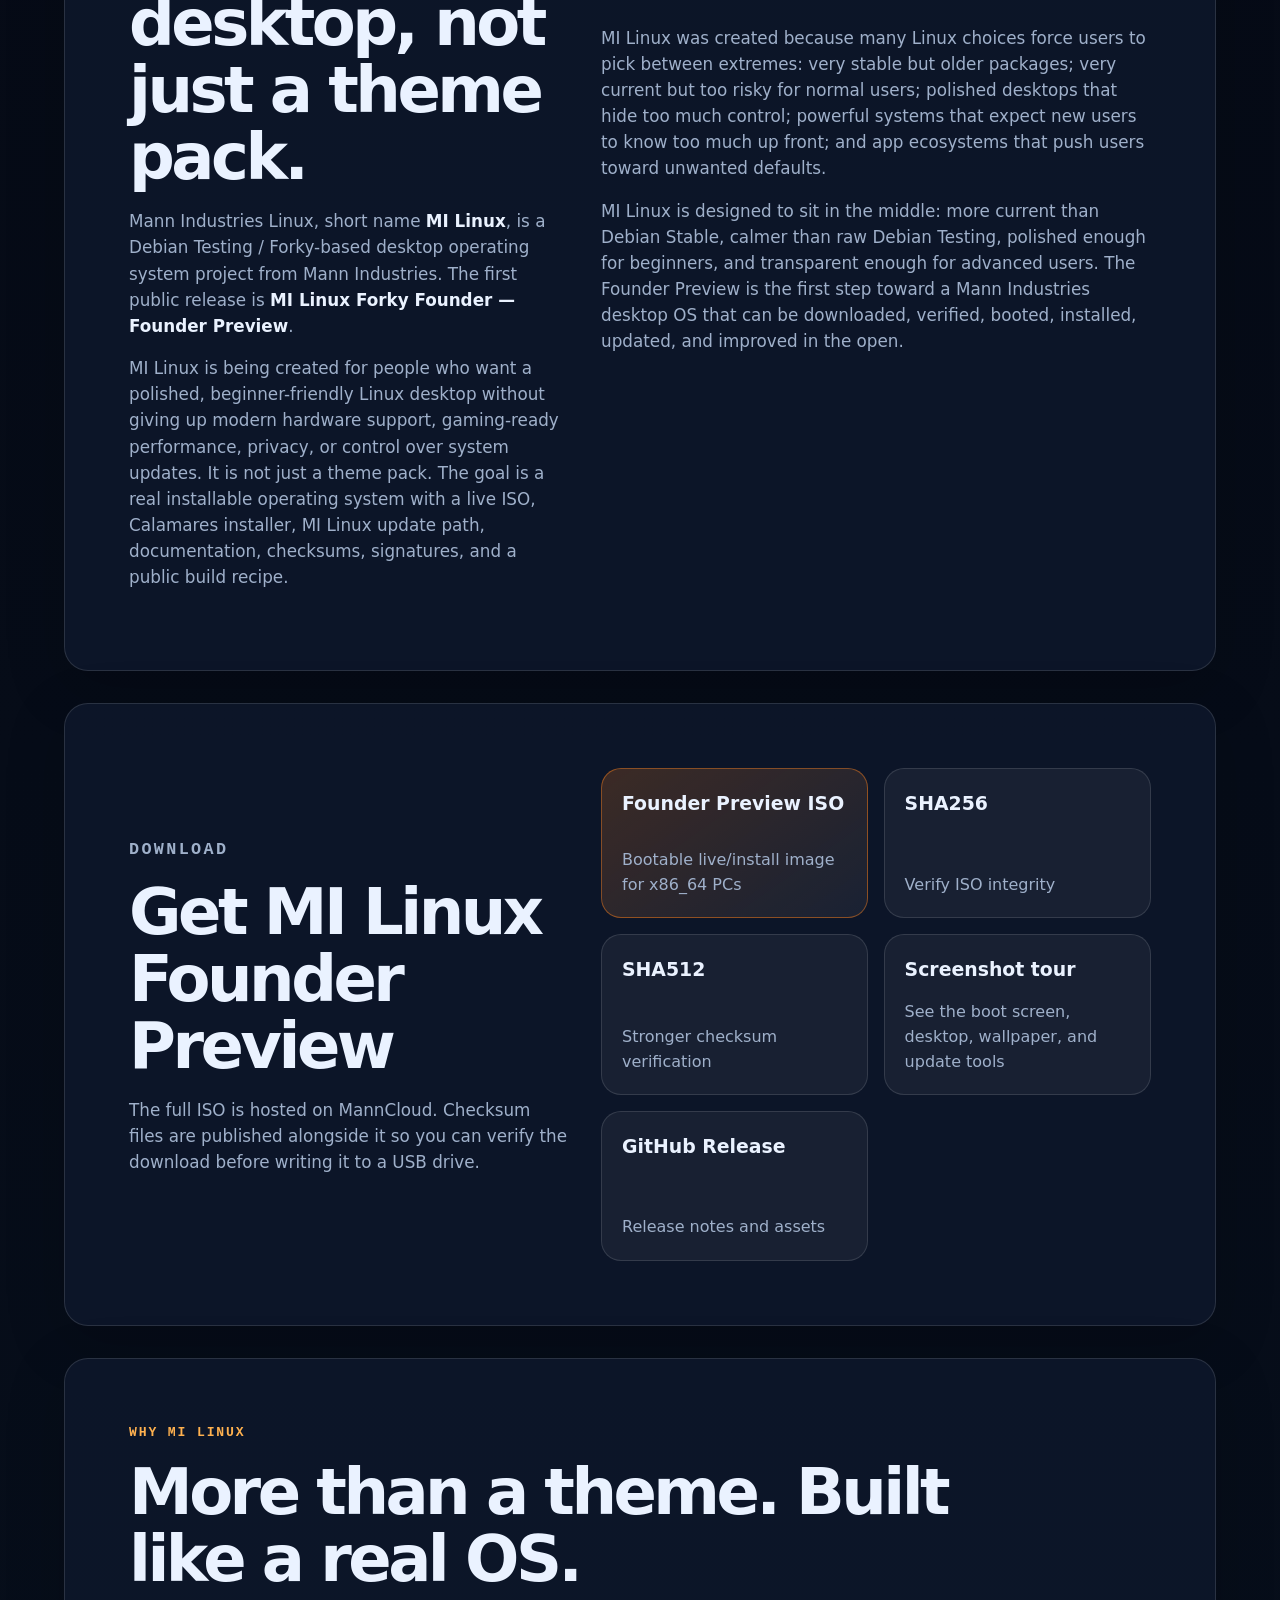
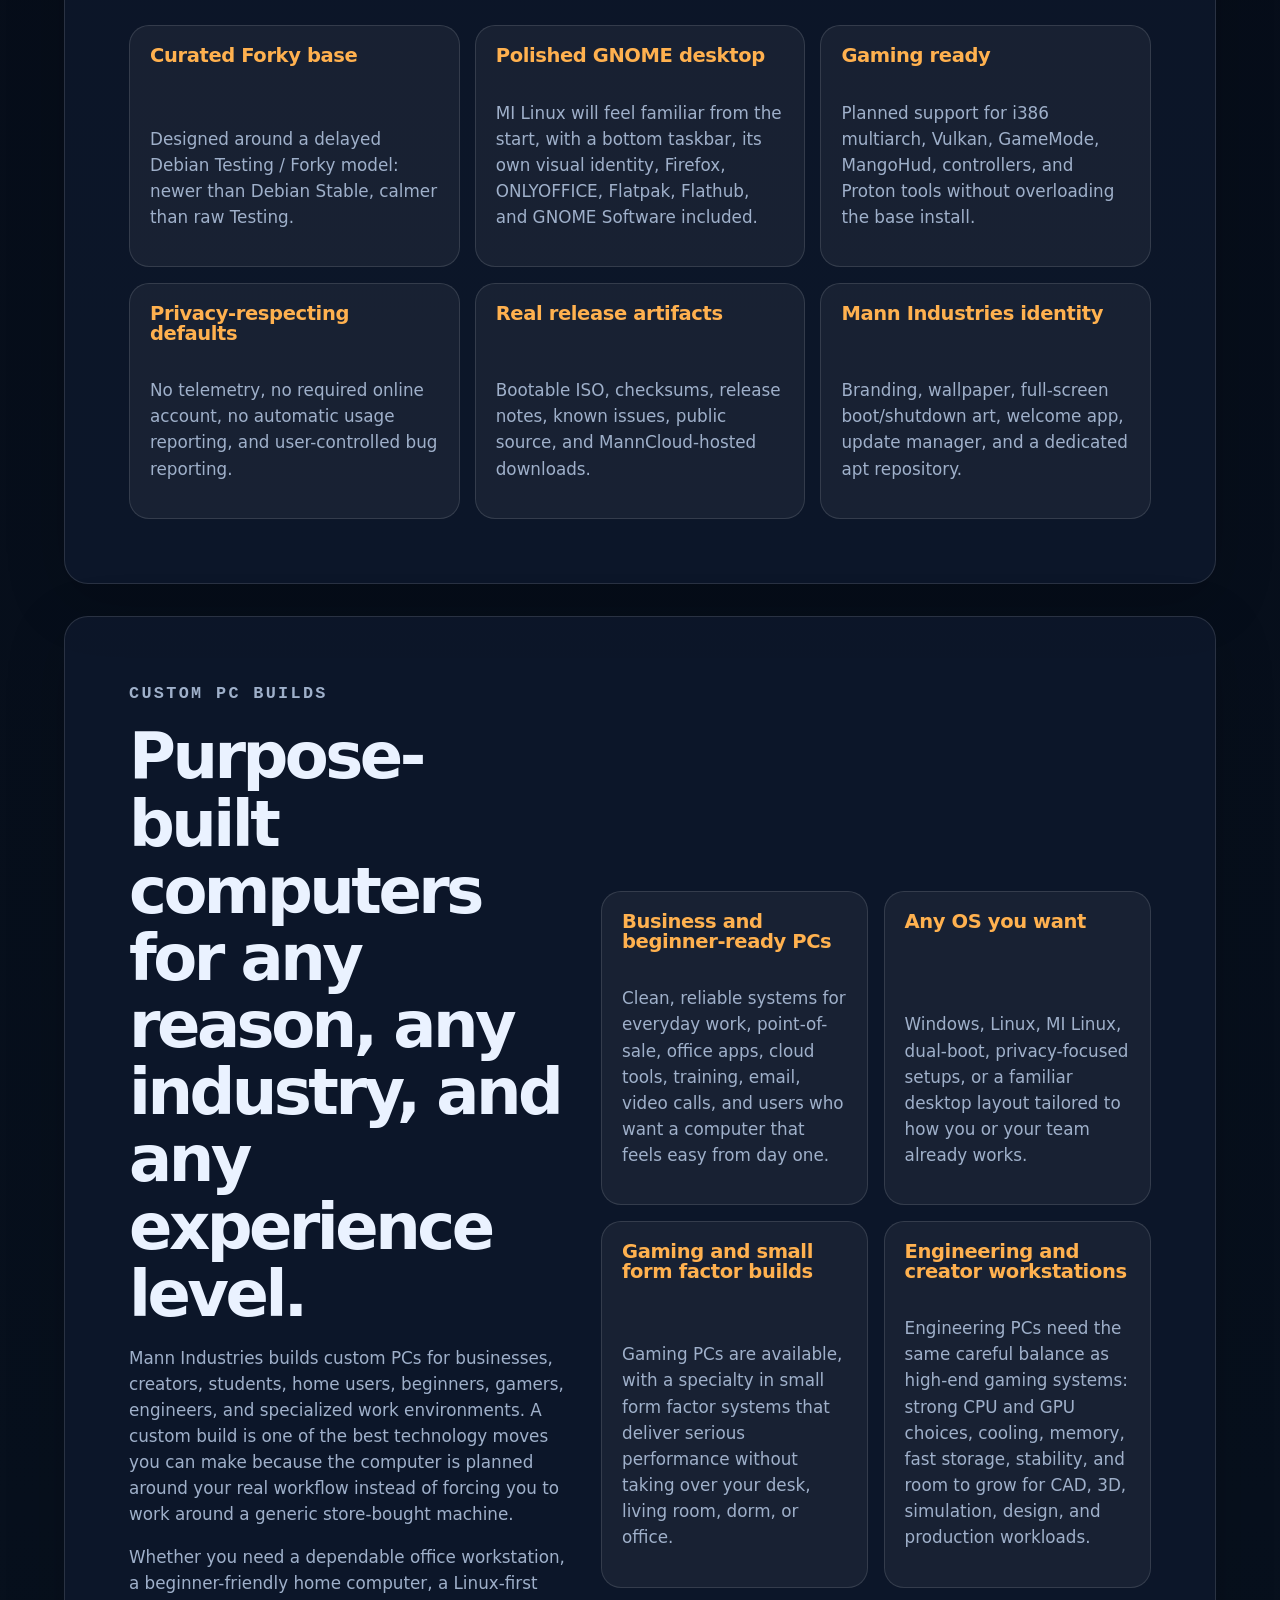
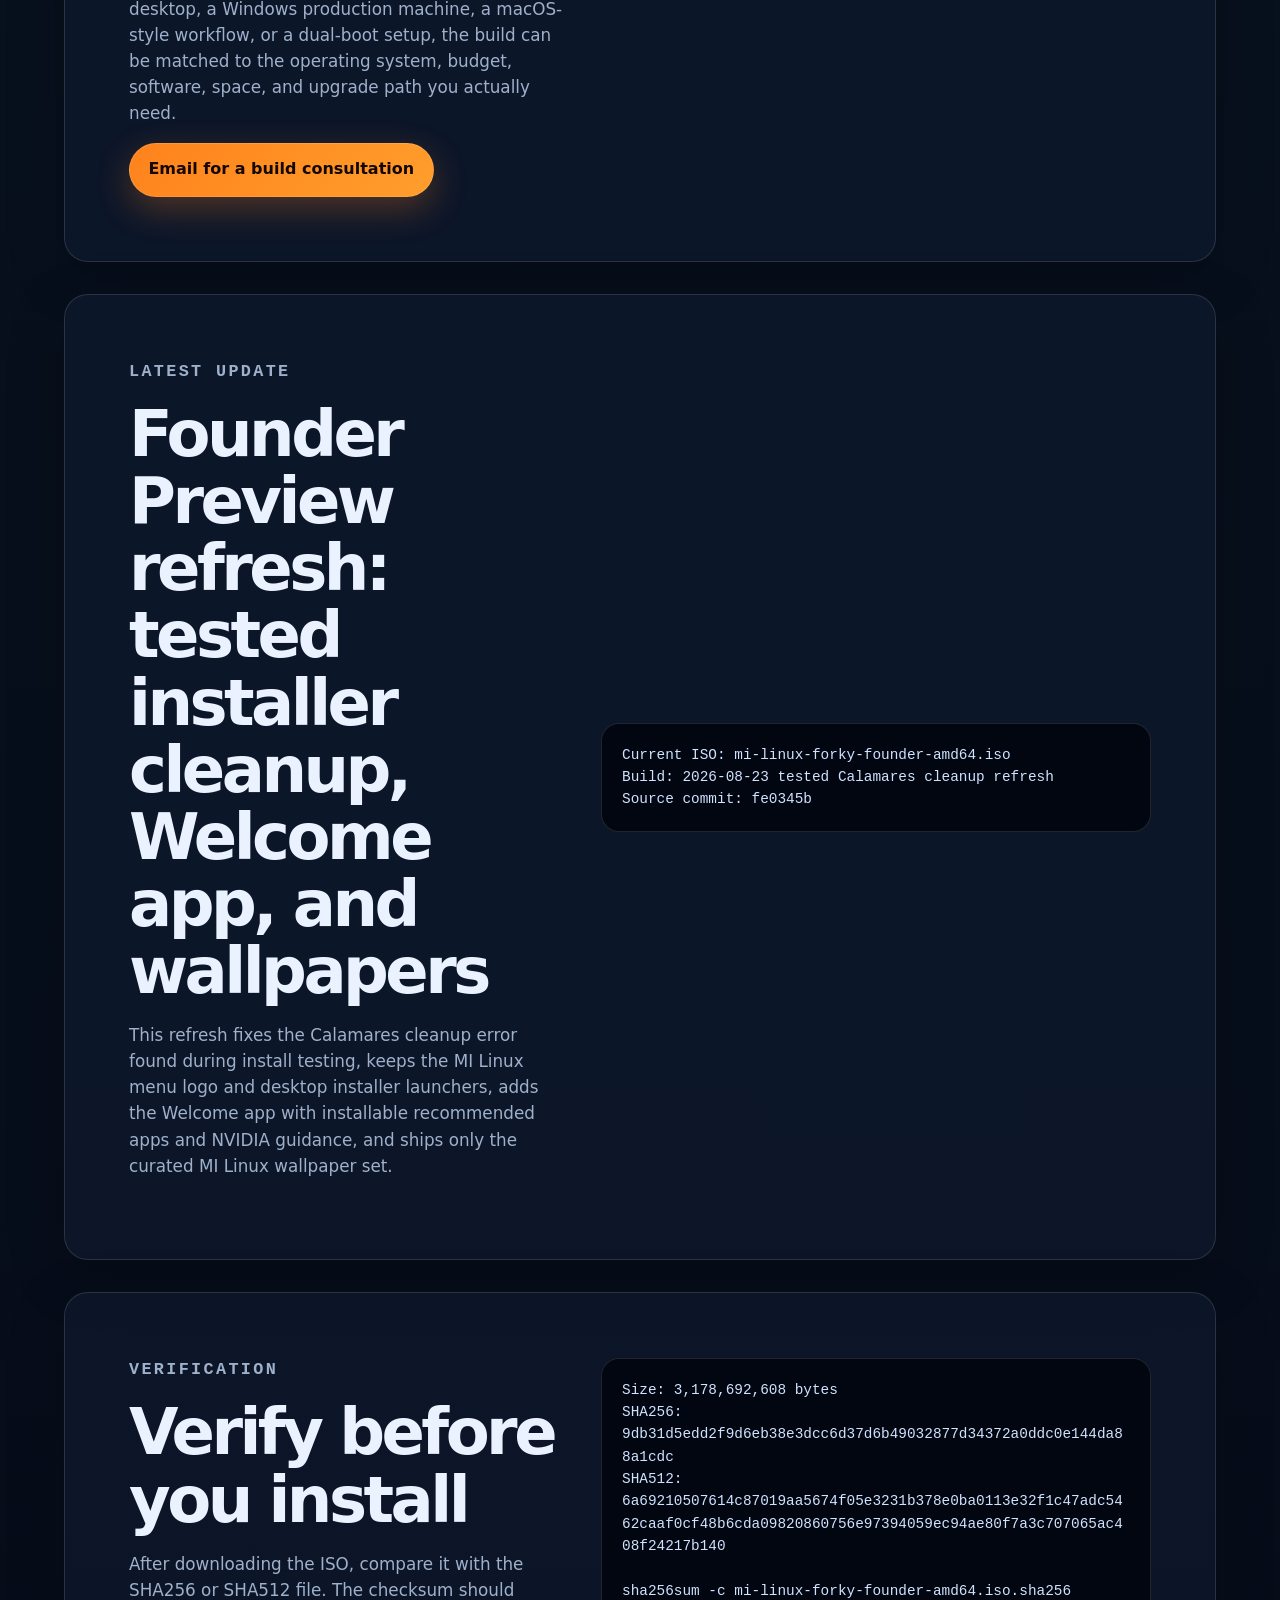
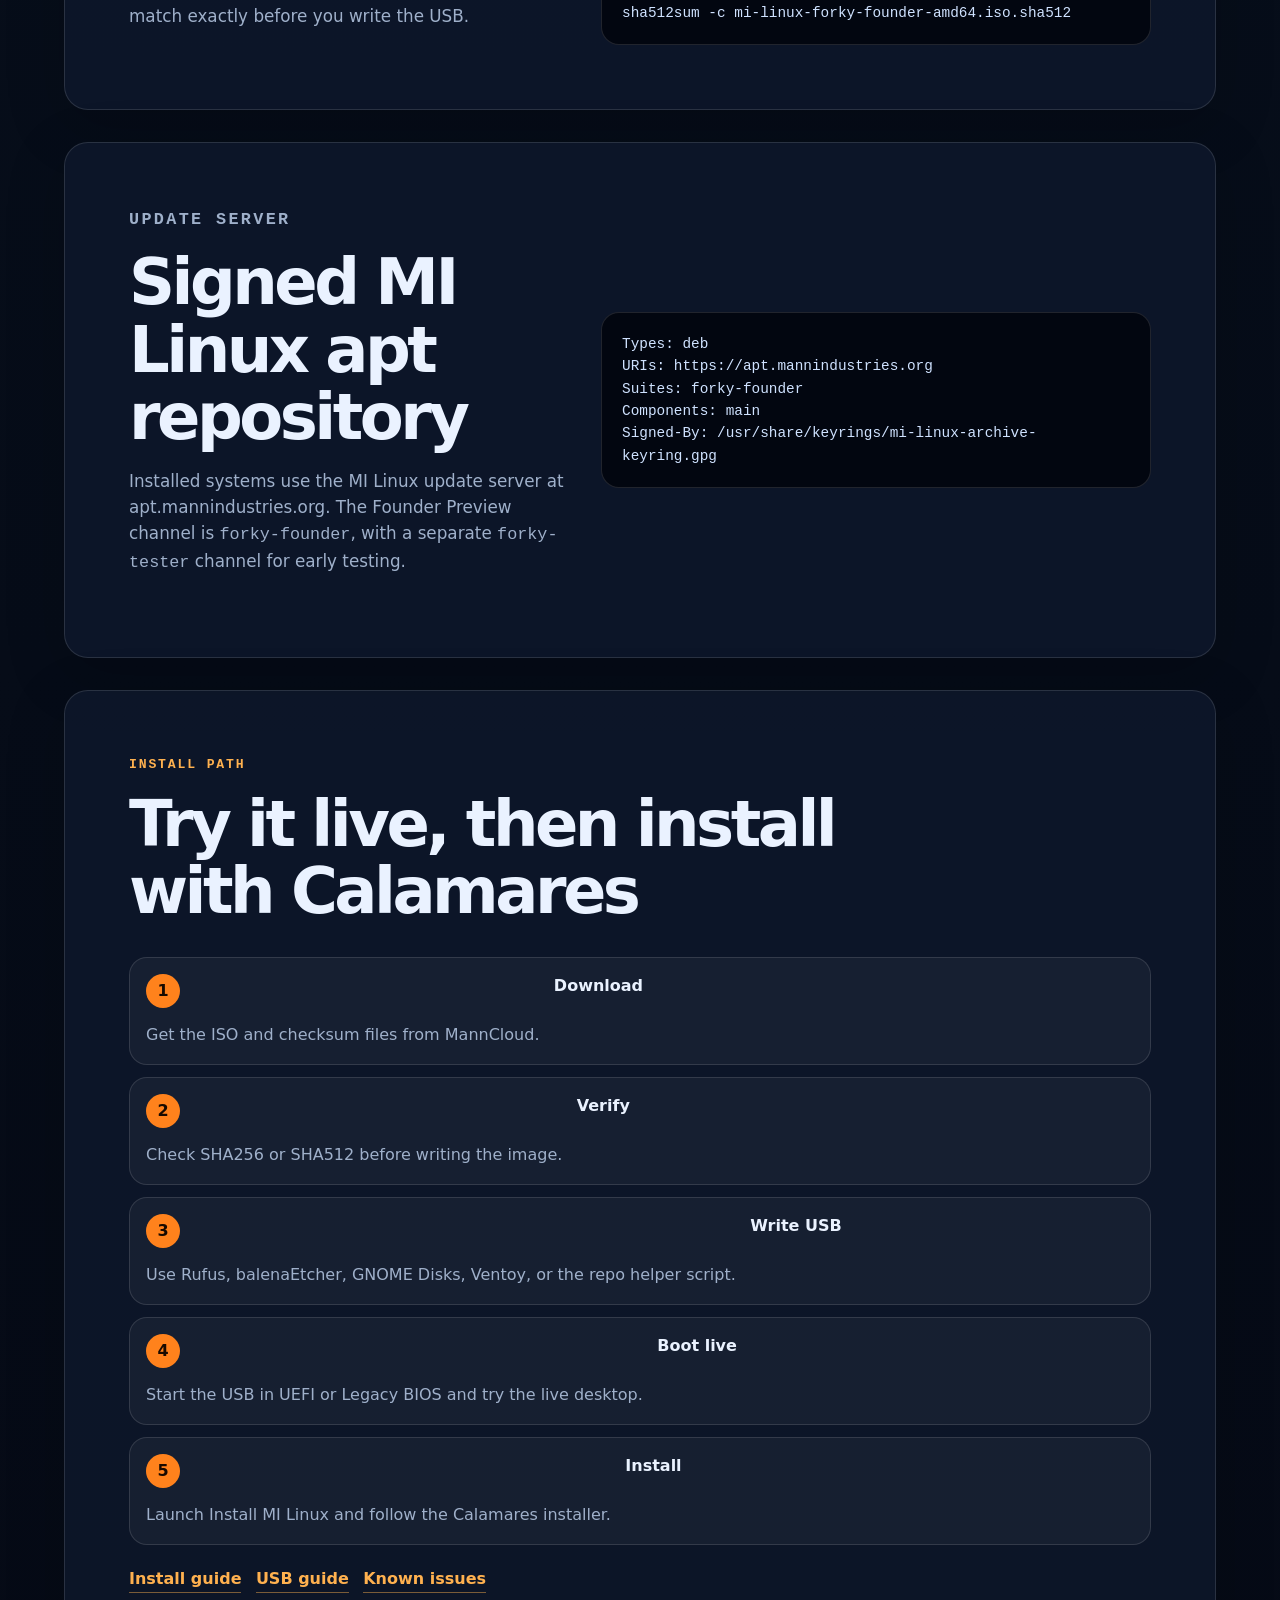
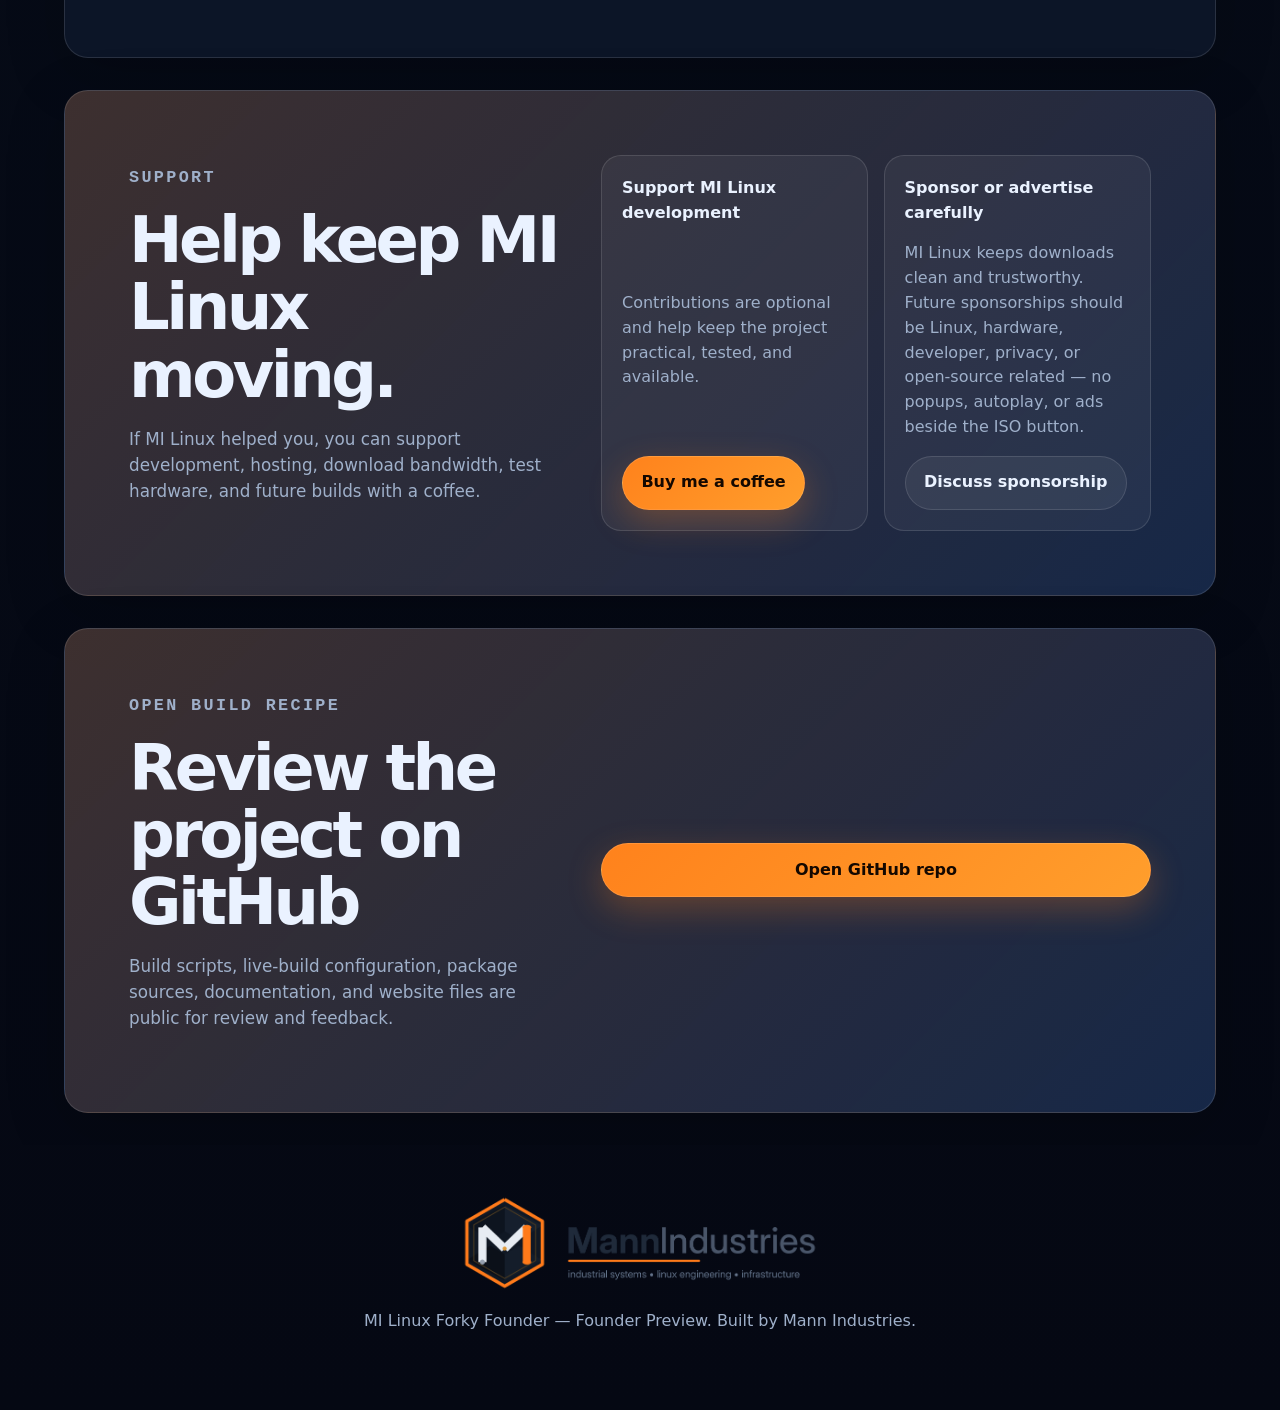
==== commit c4d9649a: "Add custom PC build consultation section" ====
--- a/website/index.html
+++ b/website/index.html
@@ -29,6 +29,7 @@
       <a href="#download">Download</a>
       <a href="#verify">Verify</a>
       <a href="#features">Features</a>
+      <a href="#custom-builds">Custom PC Builds</a>
       <a href="#support">Support</a>
       <a href="tour.html">Tour</a>
       <a href="#updates">Update Server</a>
@@ -48,6 +49,7 @@
           <a class="button secondary" href="tour.html">See screenshots</a>
           <a class="button secondary" href="https://github.com/robertlmann02/mi-linux/releases/tag/v0.1.0-founder-preview">Release Notes</a>
           <a class="button secondary" href="https://buymeacoffee.com/robertlmann02">Support MI Linux</a>
+          <a class="button secondary" href="#custom-builds">Custom PC Builds</a>
         </div>
         <dl class="release-facts">
           <div><dt>Release</dt><dd>MI Linux Forky Founder</dd></div>
@@ -130,6 +132,34 @@
       </div>
     </section>
 
+    <section id="custom-builds" class="panel custom-builds-panel">
+      <div>
+        <p class="eyebrow">Custom PC builds</p>
+        <h2>Purpose-built computers for any reason, any industry, and any experience level.</h2>
+        <p>Mann Industries builds custom PCs for businesses, creators, students, home users, beginners, gamers, engineers, and specialized work environments. A custom build is one of the best technology moves you can make because the computer is planned around your real workflow instead of forcing you to work around a generic store-bought machine.</p>
+        <p>Whether you need a dependable office workstation, a beginner-friendly home computer, a Linux-first desktop, a Windows production machine, a macOS-style workflow, or a dual-boot setup, the build can be matched to the operating system, budget, software, space, and upgrade path you actually need.</p>
+        <a class="button primary" href="mailto:Robert.Mann@mannindustries.org?subject=Custom%20PC%20Build%20Consultation">Email for a build consultation</a>
+      </div>
+      <div class="build-grid">
+        <article>
+          <h3>Business and beginner-ready PCs</h3>
+          <p>Clean, reliable systems for everyday work, point-of-sale, office apps, cloud tools, training, email, video calls, and users who want a computer that feels easy from day one.</p>
+        </article>
+        <article>
+          <h3>Any OS you want</h3>
+          <p>Windows, Linux, MI Linux, dual-boot, privacy-focused setups, or a familiar desktop layout tailored to how you or your team already works.</p>
+        </article>
+        <article>
+          <h3>Gaming and small form factor builds</h3>
+          <p>Gaming PCs are available, with a specialty in small form factor systems that deliver serious performance without taking over your desk, living room, dorm, or office.</p>
+        </article>
+        <article>
+          <h3>Engineering and creator workstations</h3>
+          <p>Engineering PCs need the same careful balance as high-end gaming systems: strong CPU and GPU choices, cooling, memory, fast storage, stability, and room to grow for CAD, 3D, simulation, design, and production workloads.</p>
+        </article>
+      </div>
+    </section>
+
     <section id="release-update" class="panel verify-panel">
       <div>
         <p class="eyebrow">Latest update</p>
--- a/website/style.css
+++ b/website/style.css
@@ -141,7 +141,7 @@
   background: var(--panel);
   box-shadow: 0 16px 60px rgba(0,0,0,.18);
 }
-.download-panel, .verify-panel, .about-panel, .source-band, .support-panel { display: grid; grid-template-columns: minmax(0, .8fr) minmax(320px, 1fr); gap: 2rem; align-items: center; }
+.download-panel, .verify-panel, .about-panel, .source-band, .support-panel, .custom-builds-panel { display: grid; grid-template-columns: minmax(0, .8fr) minmax(320px, 1fr); gap: 2rem; align-items: center; }
 .panel p, article p, .source-band p { color: var(--muted); font-size: 1.05rem; }
 .about-panel strong { color: var(--text); }
 .download-grid, .feature-grid { display: grid; grid-template-columns: repeat(2, minmax(0, 1fr)); gap: .95rem; }
@@ -158,8 +158,9 @@
 }
 .download-card strong { font-size: 1.18rem; }
 .download-card span, .support-card span { color: var(--muted); }
-.support-grid { display: grid; grid-template-columns: repeat(2, minmax(0, 1fr)); gap: .95rem; }
+.support-grid, .build-grid { display: grid; grid-template-columns: repeat(2, minmax(0, 1fr)); gap: .95rem; }
 .support-card { min-height: 180px; }
+.build-grid article { min-height: 210px; }
 .support-card .button { width: fit-content; }
 .standalone-support { margin: 1.5rem 0; }
 .download-card.highlight { border-color: rgba(255,130,28,.45); background: linear-gradient(145deg, rgba(255,130,28,.20), rgba(255,255,255,.055)); }
@@ -189,7 +190,7 @@
 footer img { width: min(360px, 72vw); display: block; margin: 0 auto 1rem; }
 .small { color: var(--faint); font-size: .9rem; }
 @media (max-width: 980px) {
-  .hero, .download-panel, .verify-panel, .about-panel, .source-band, .support-panel { grid-template-columns: 1fr; }
+  .hero, .download-panel, .verify-panel, .about-panel, .source-band, .support-panel, .custom-builds-panel { grid-template-columns: 1fr; }
   .feature-grid { grid-template-columns: repeat(2, minmax(0, 1fr)); }
 }
 @media (max-width: 680px) {
@@ -197,7 +198,7 @@
   .support-grid { grid-template-columns: 1fr; }
   nav { display: none; }
   .hero { min-height: auto; padding-top: 3rem; }
-  .release-facts, .download-grid, .feature-grid { grid-template-columns: 1fr; }
+  .release-facts, .download-grid, .feature-grid, .build-grid { grid-template-columns: 1fr; }
   .hero-card { min-height: 420px; }
 }
 
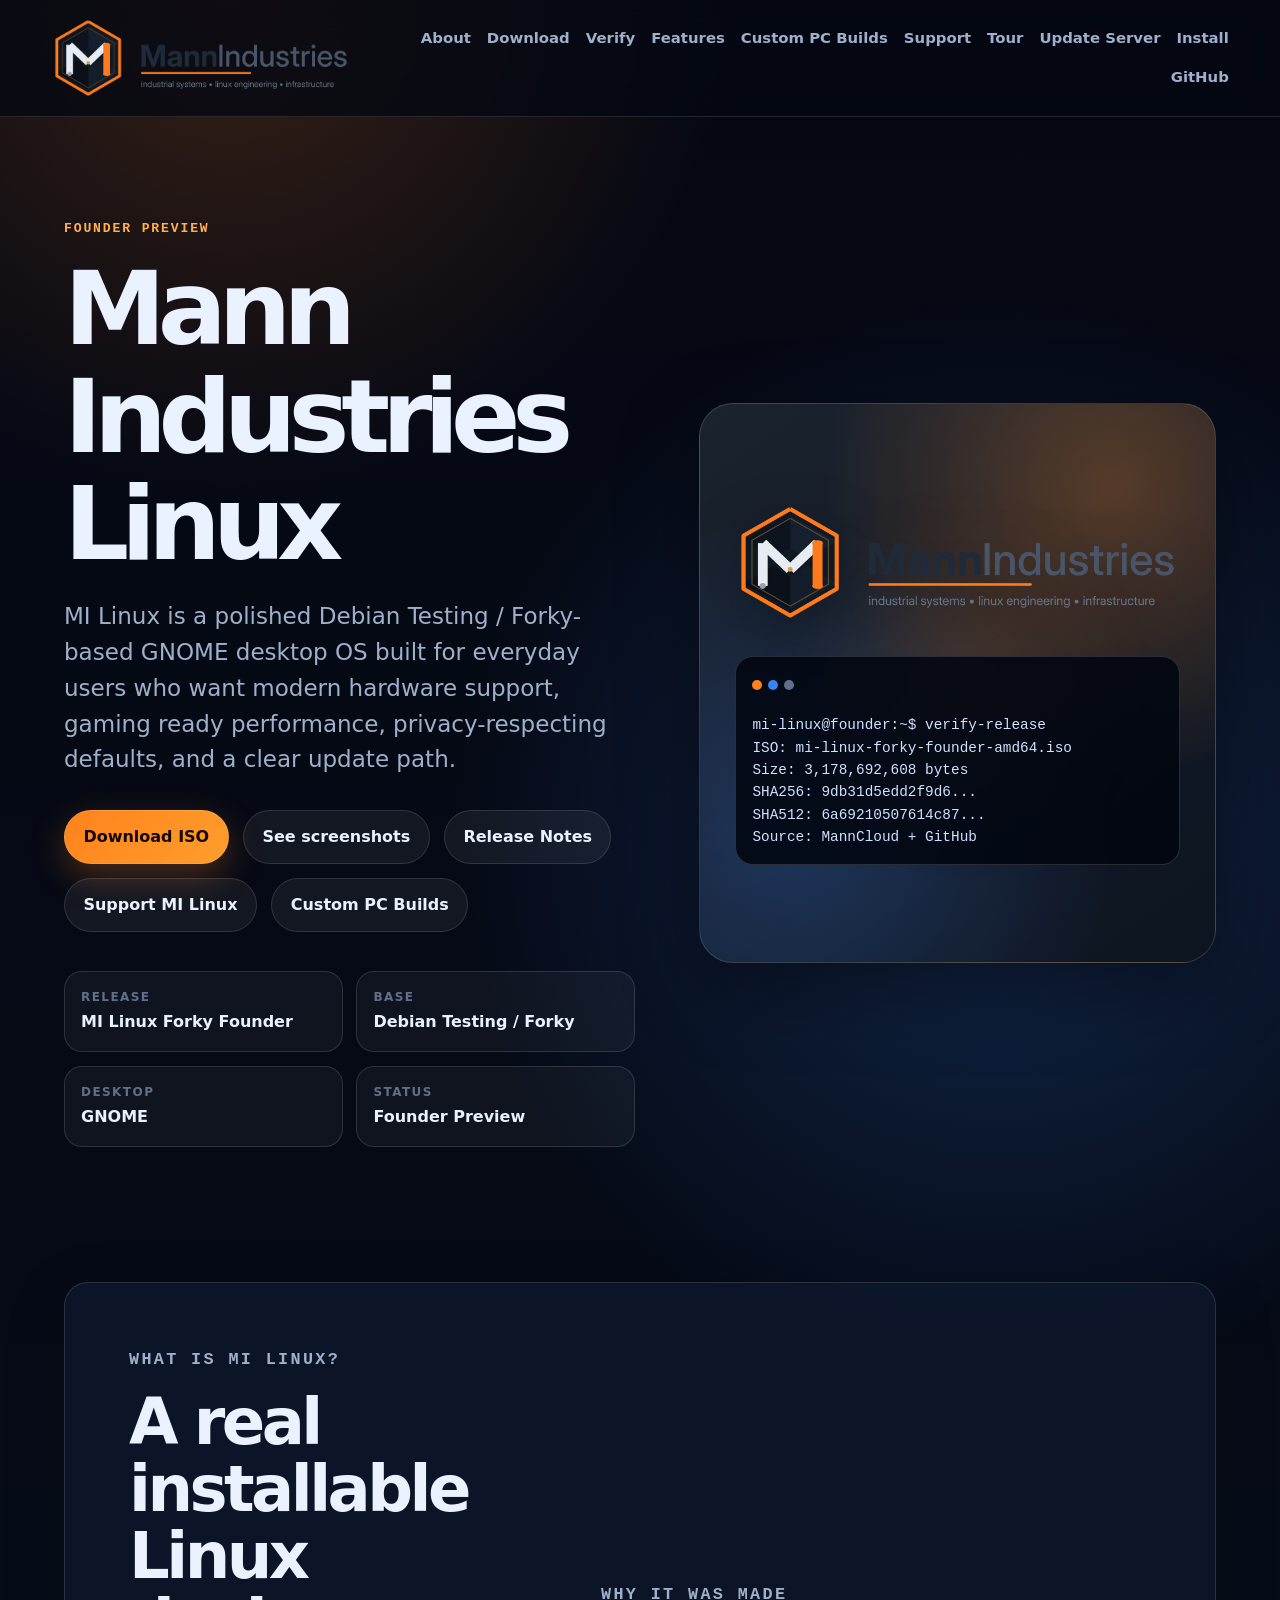
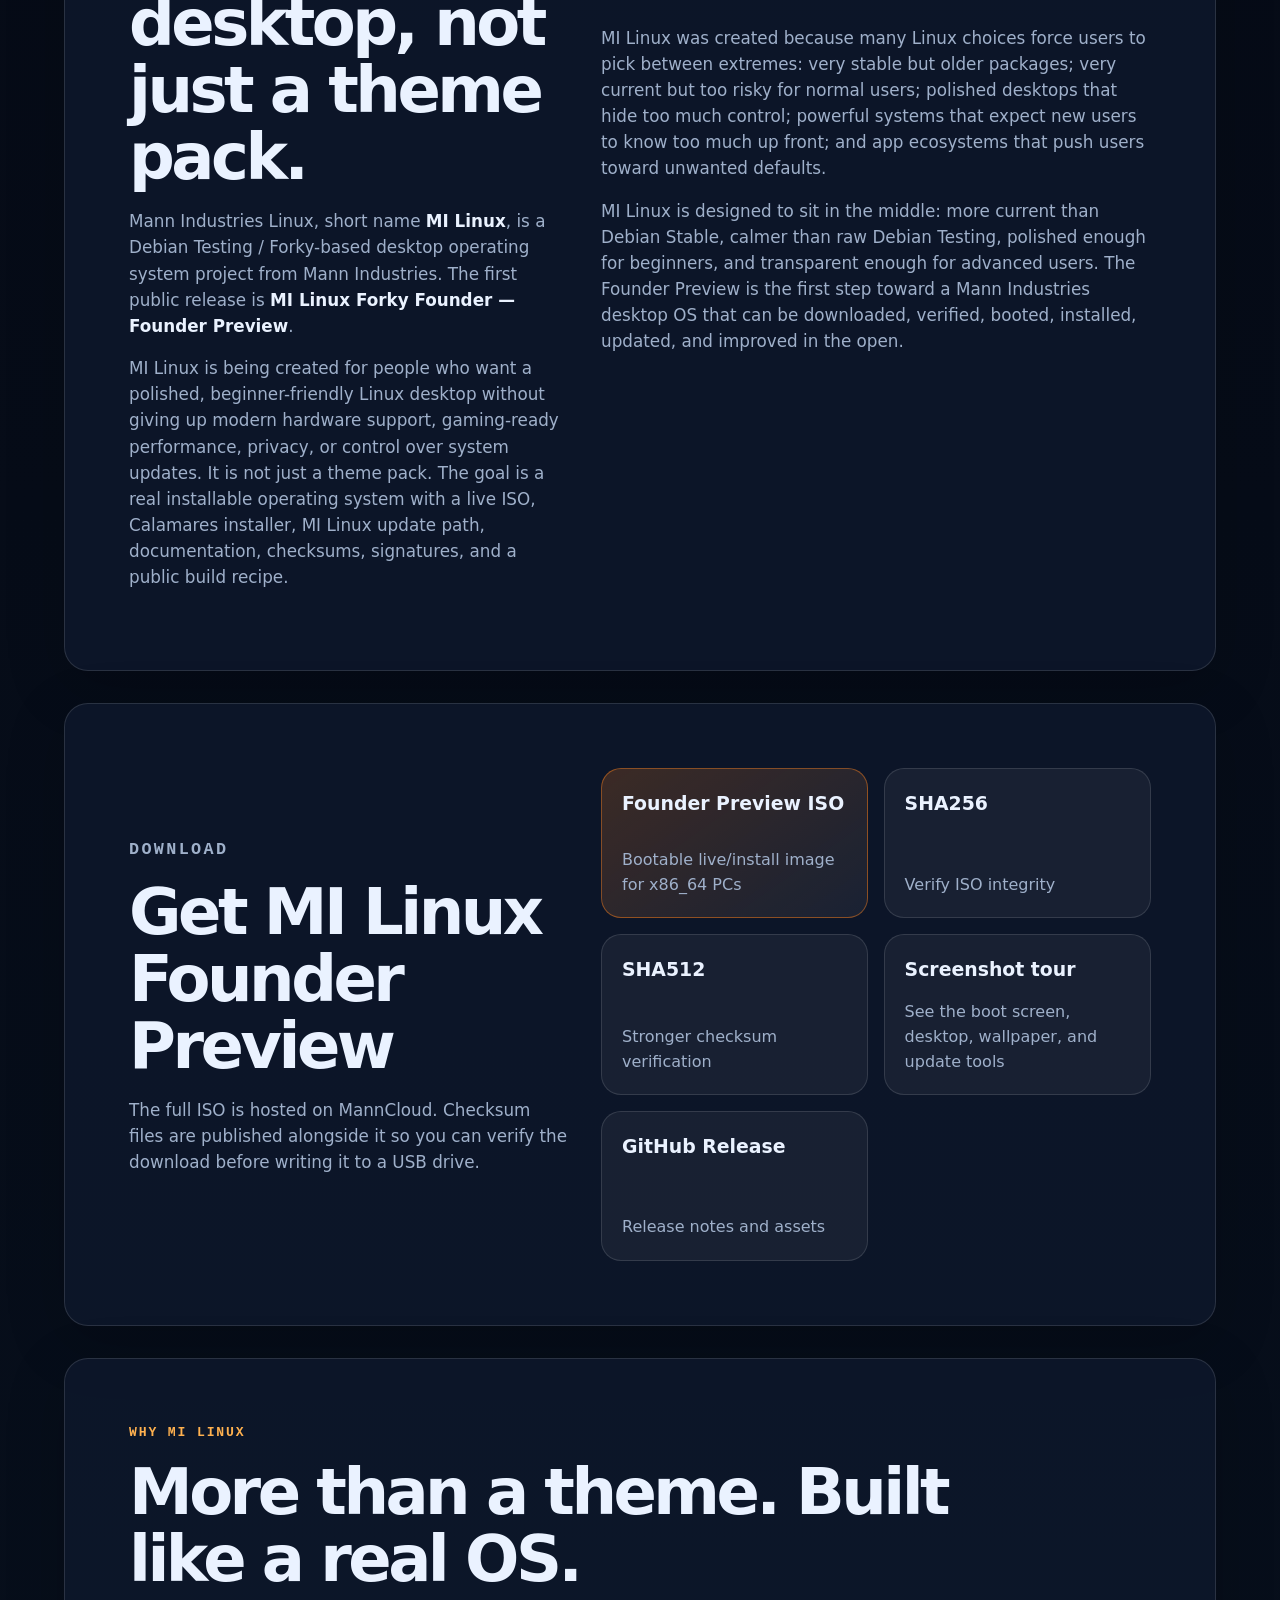
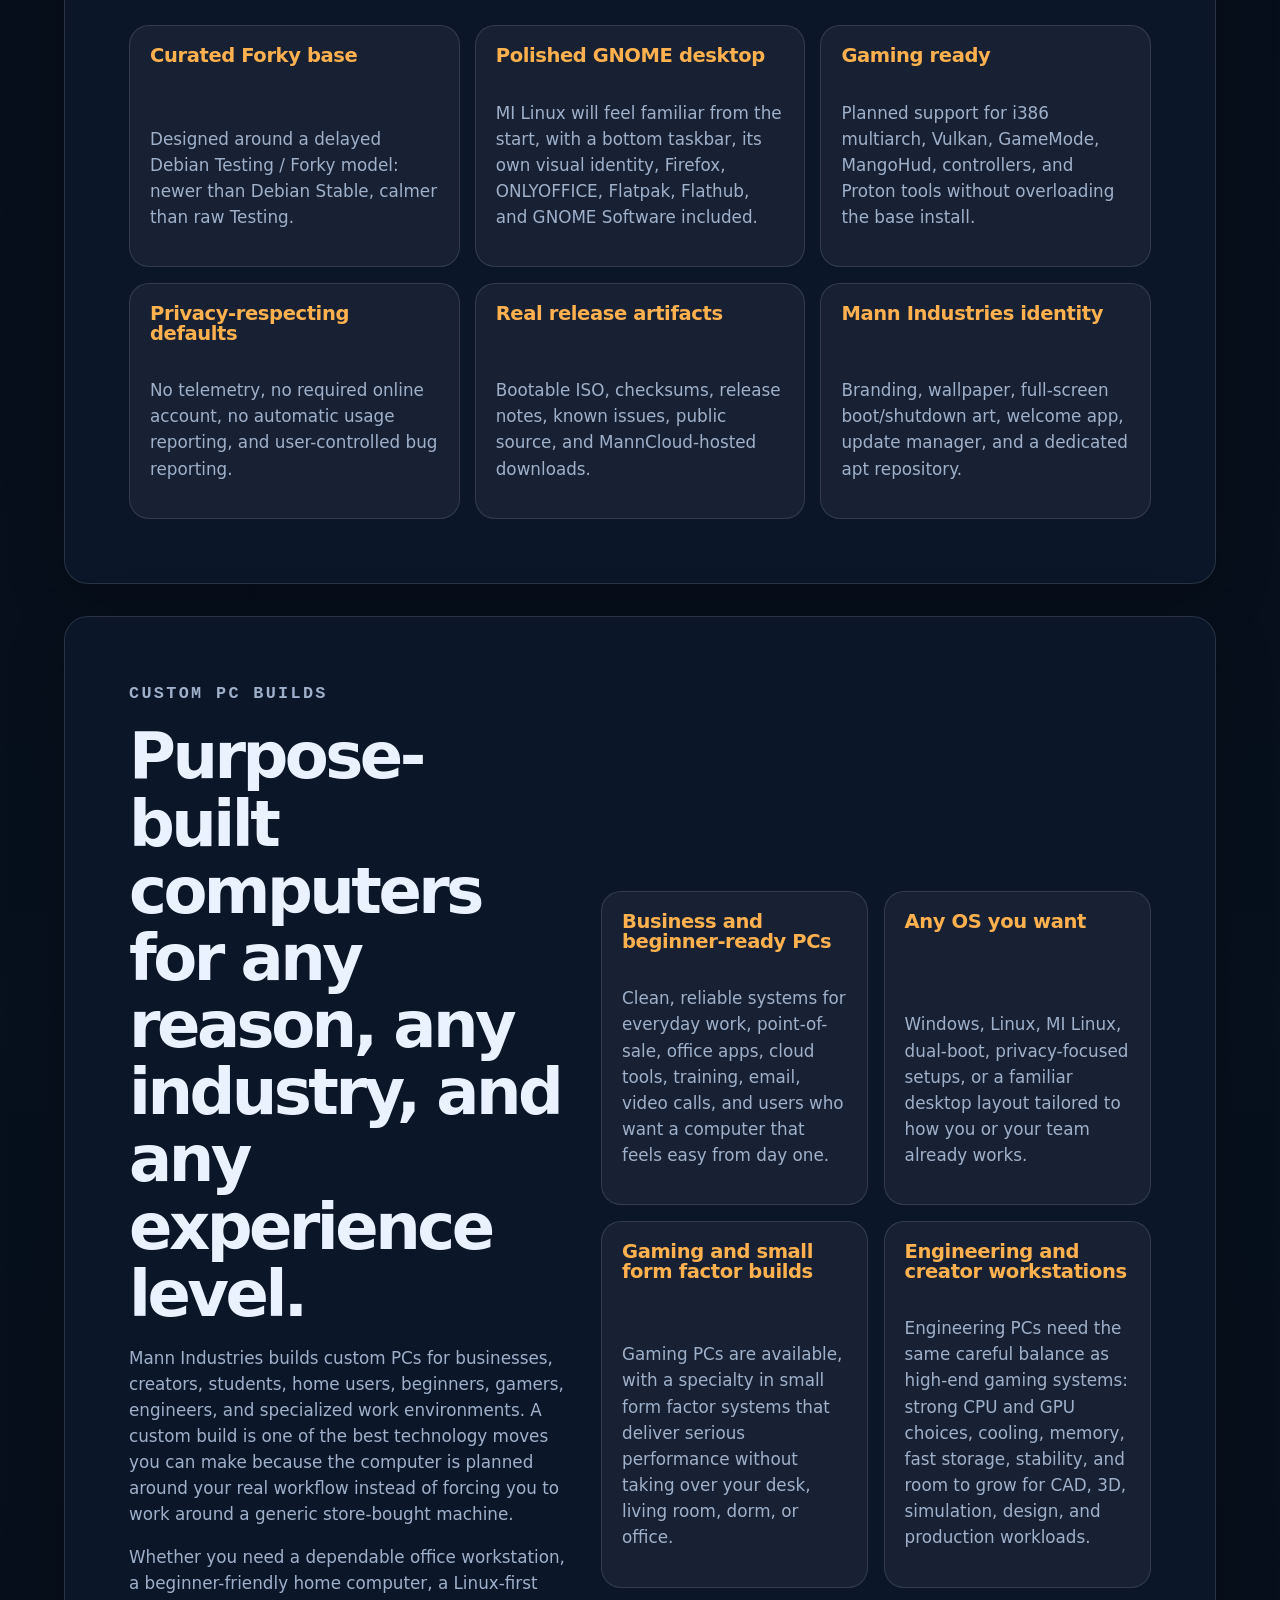
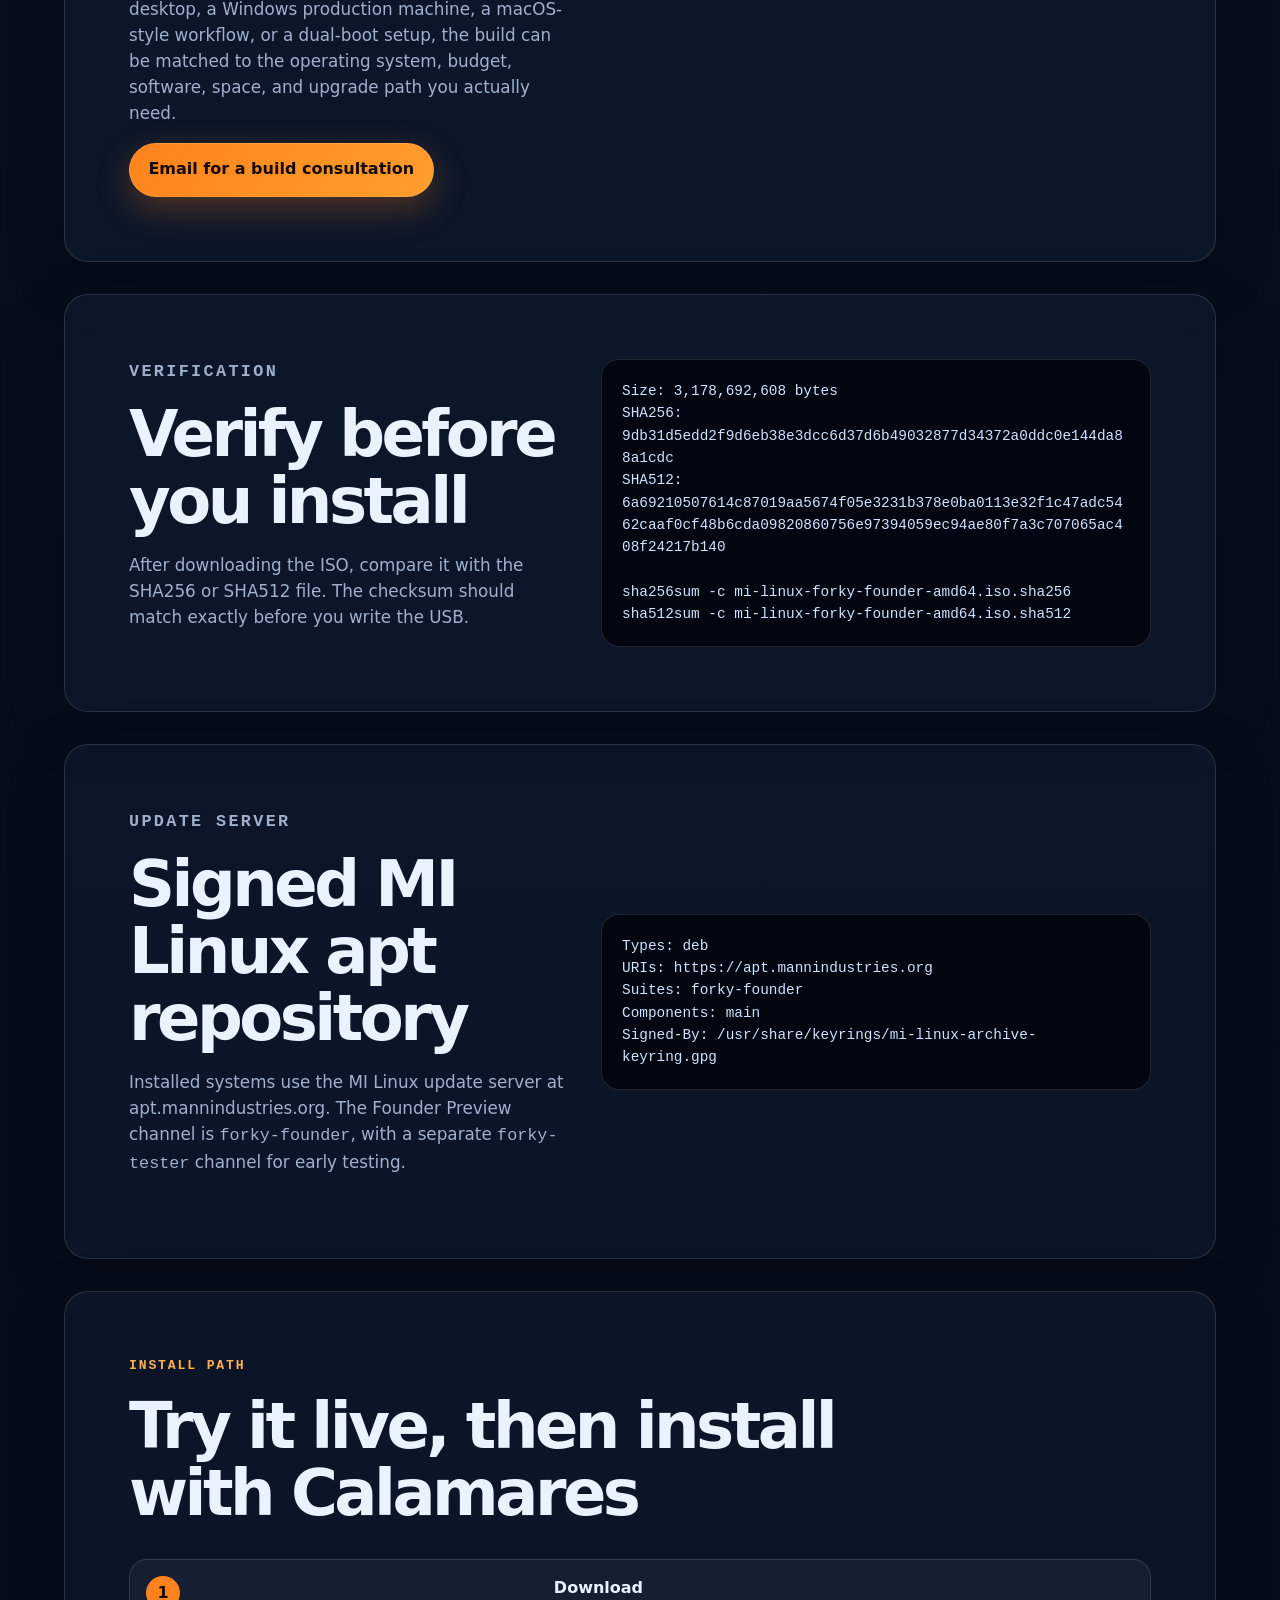
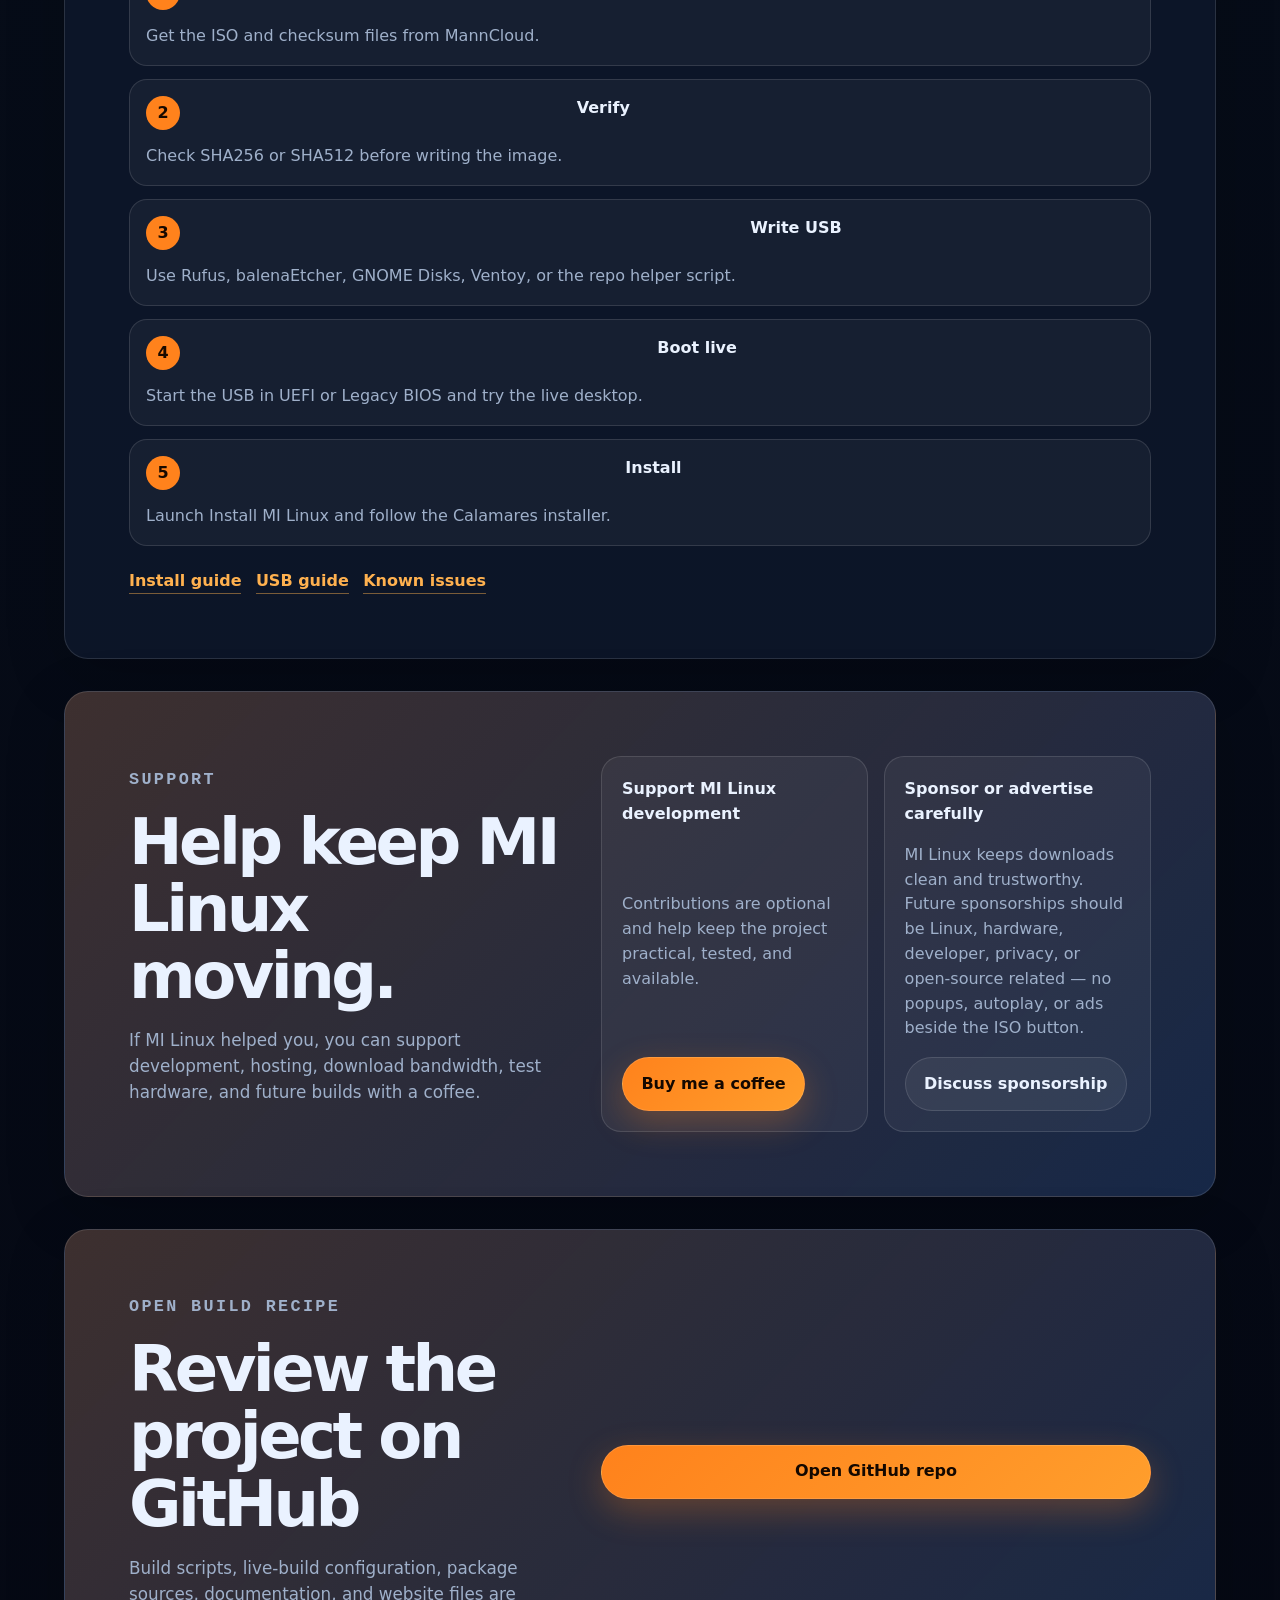
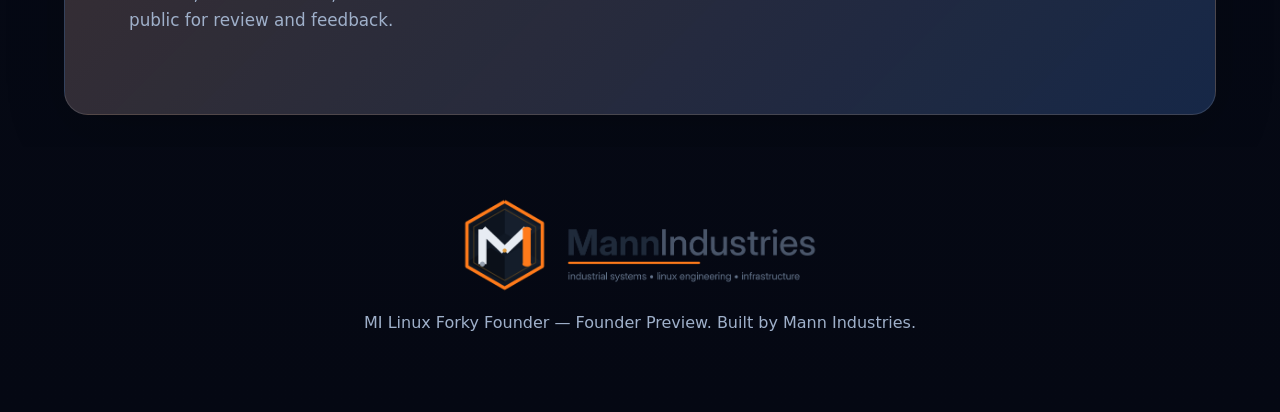
==== commit e89ae5b5: "Remove latest update block from website" ====
--- a/website/index.html
+++ b/website/index.html
@@ -160,16 +160,6 @@
       </div>
     </section>
 
-    <section id="release-update" class="panel verify-panel">
-      <div>
-        <p class="eyebrow">Latest update</p>
-        <h2>Founder Preview refresh: tested installer cleanup, Welcome app, and wallpapers</h2>
-        <p>This refresh fixes the Calamares cleanup error found during install testing, keeps the MI Linux menu logo and desktop installer launchers, adds the Welcome app with installable recommended apps and NVIDIA guidance, and ships only the curated MI Linux wallpaper set.</p>
-      </div>
-      <pre class="code">Current ISO: mi-linux-forky-founder-amd64.iso
-Build: 2026-08-23 tested Calamares cleanup refresh
-Source commit: fe0345b</pre>
-    </section>
 
     <section id="verify" class="panel verify-panel">
       <div>
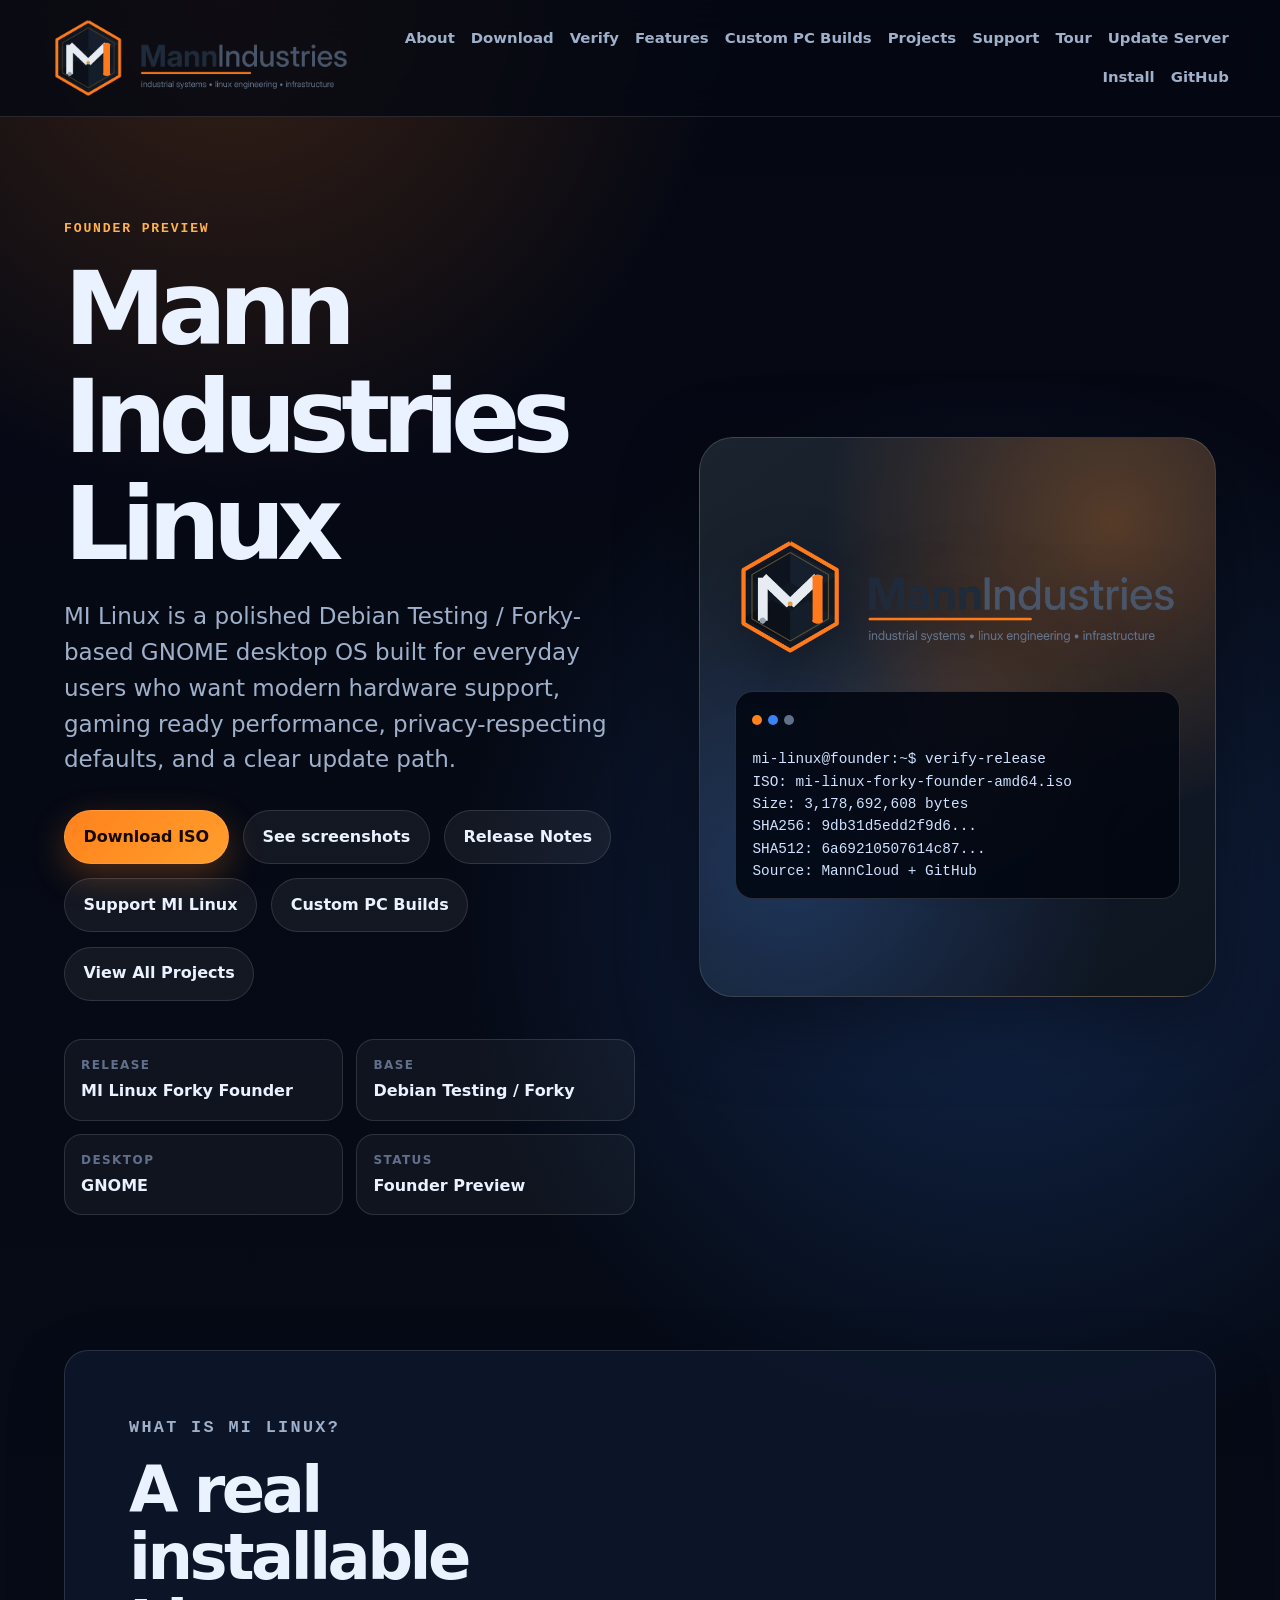
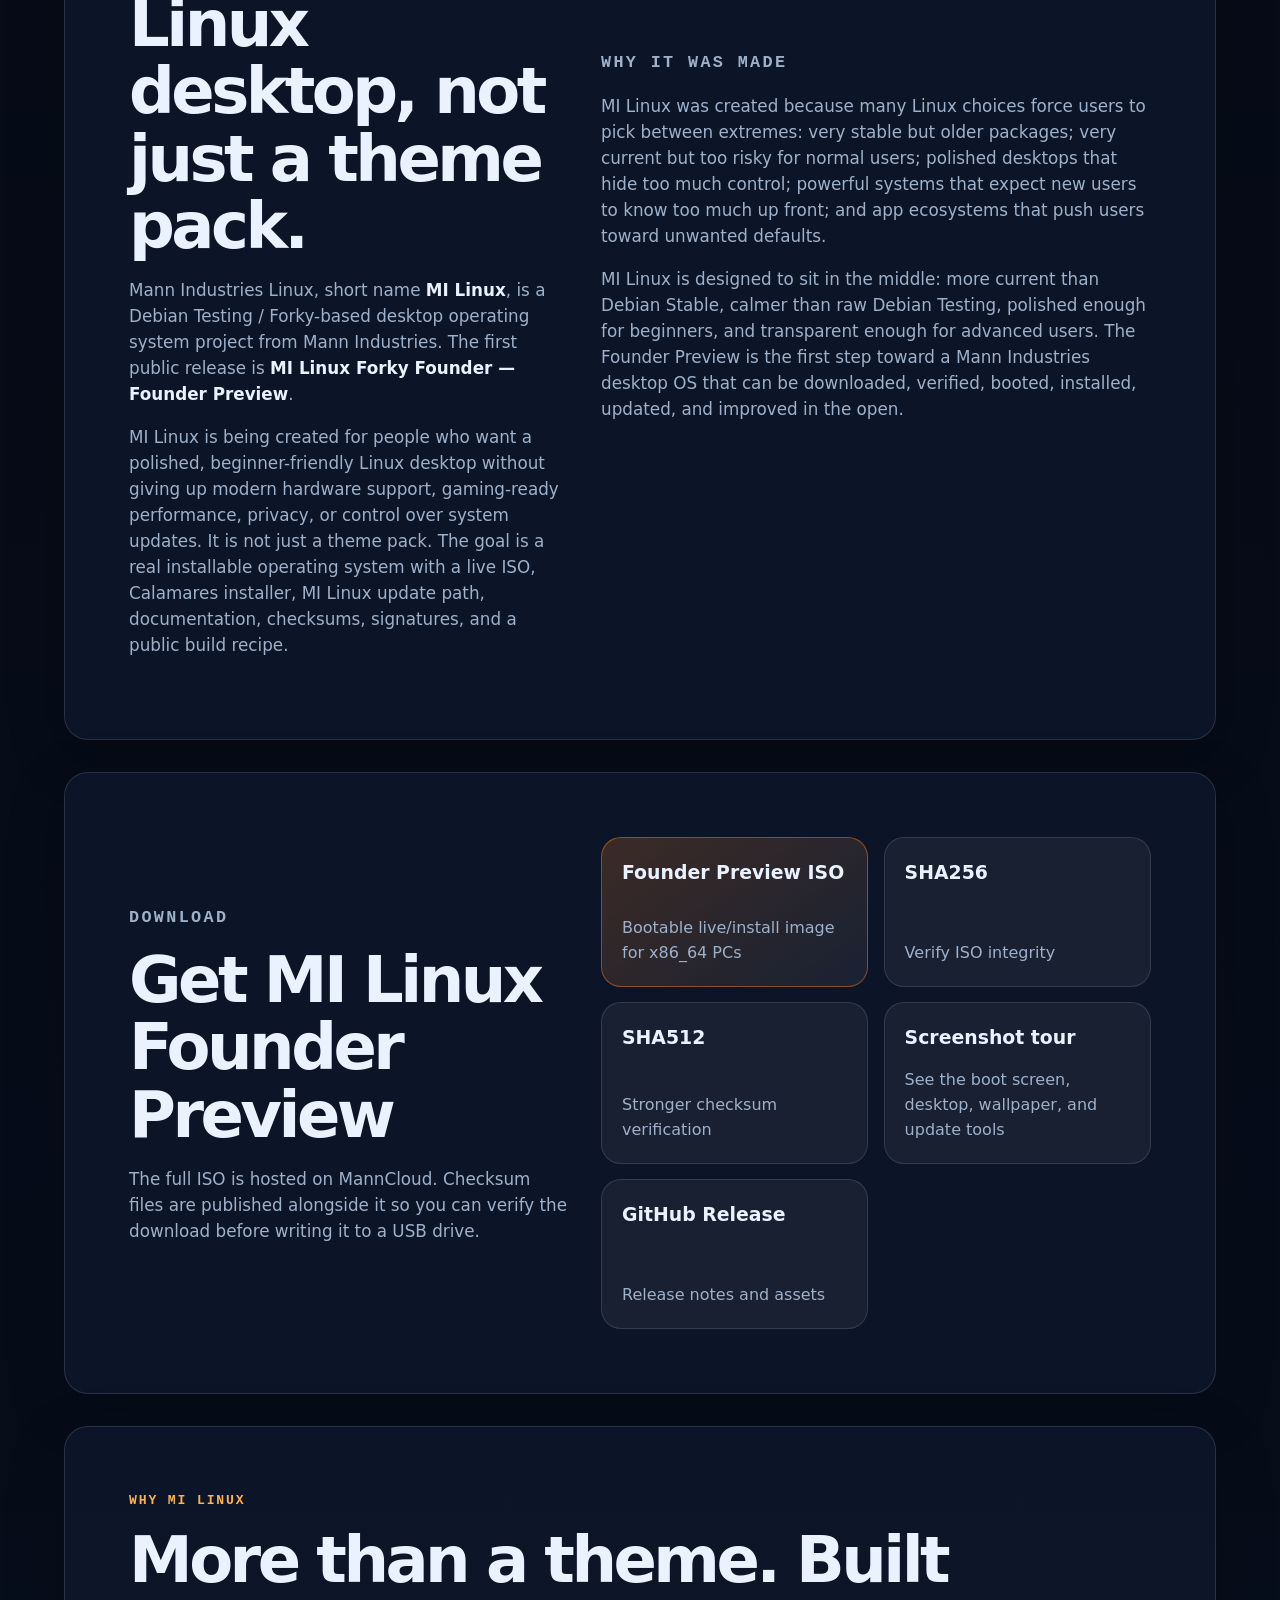
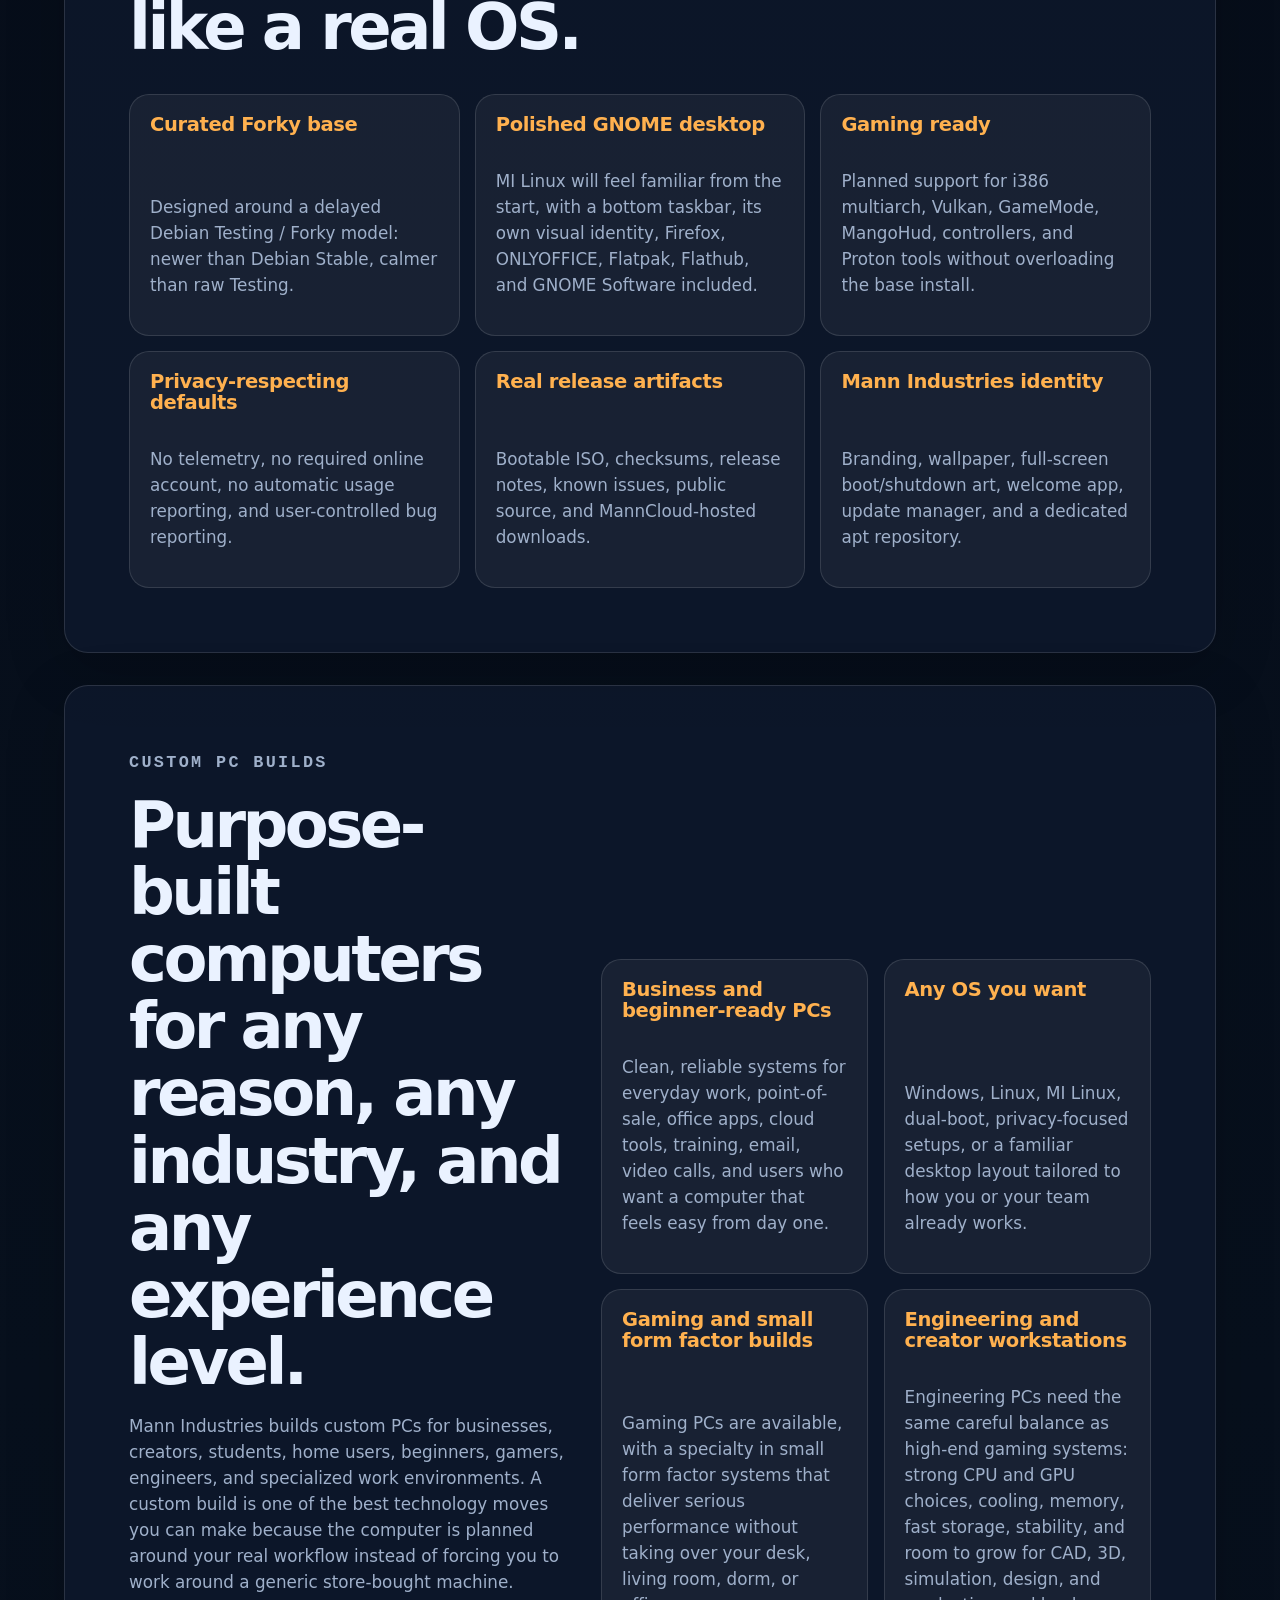
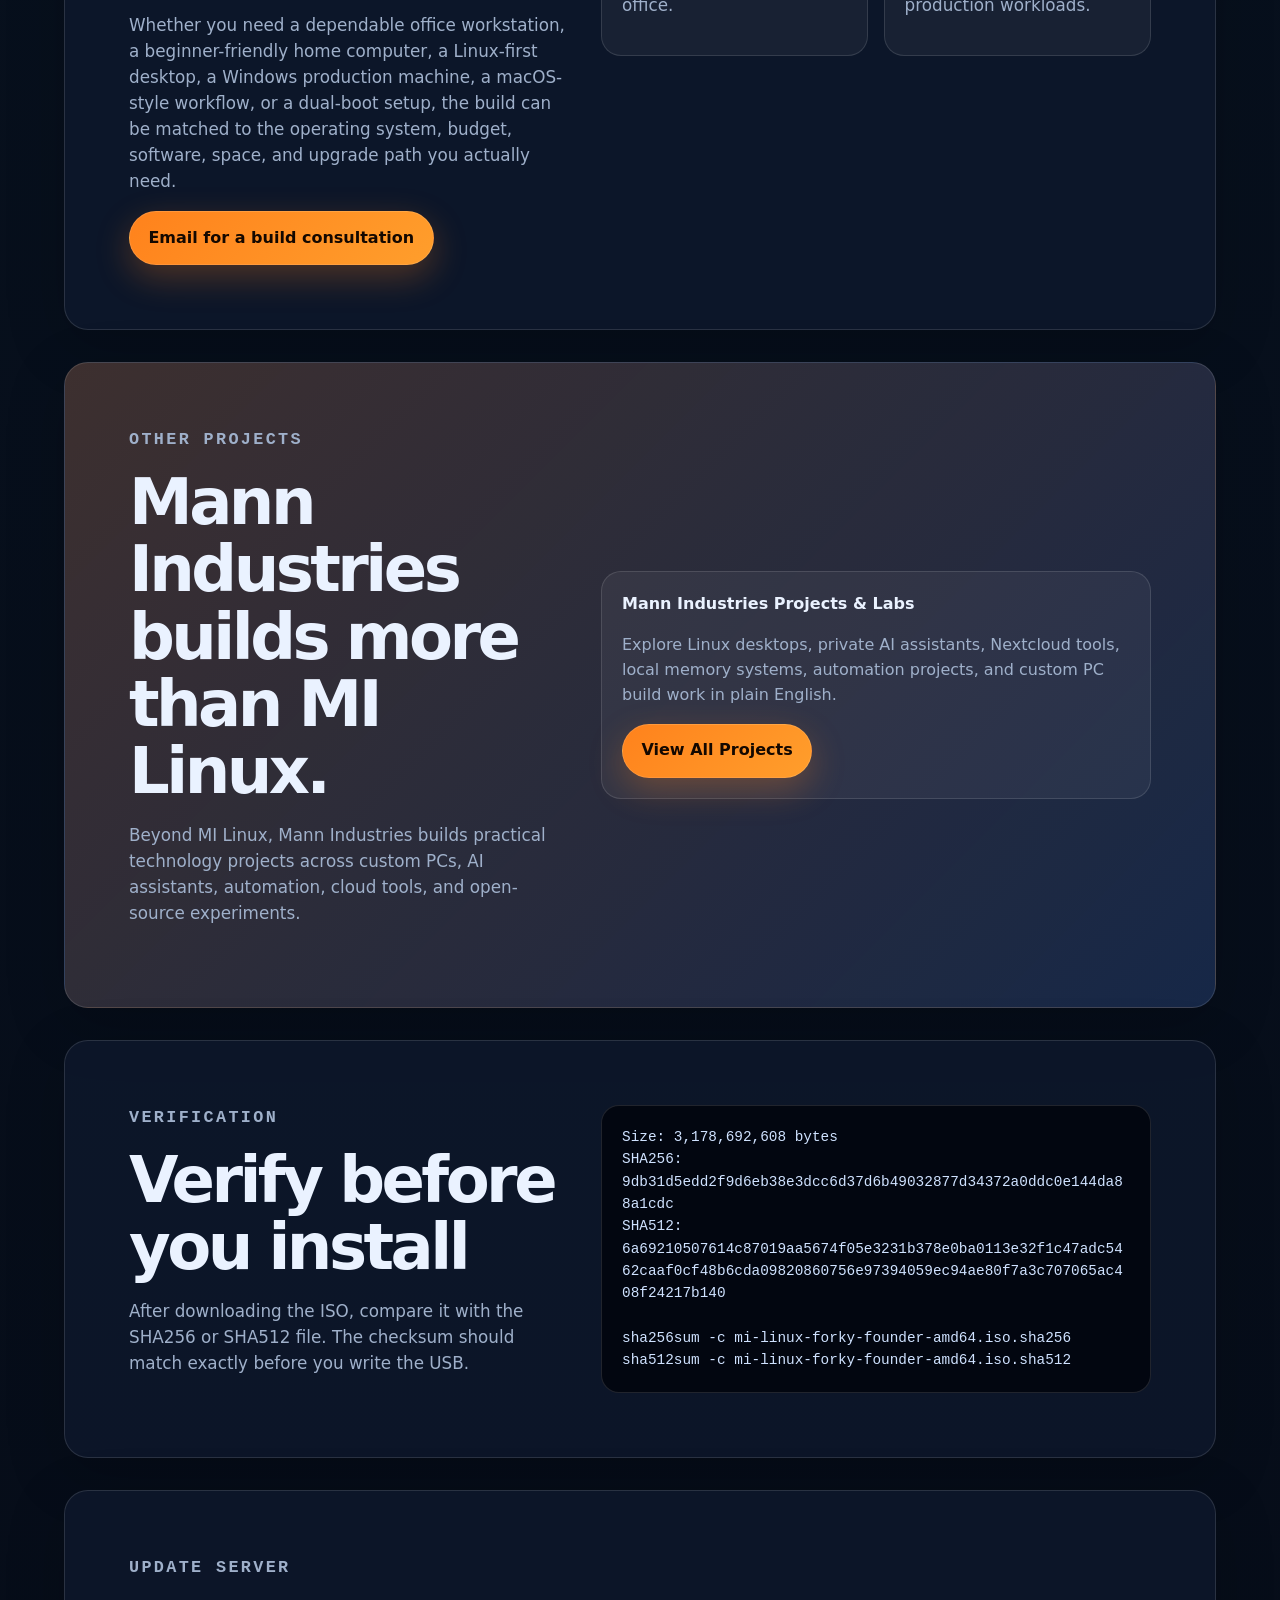
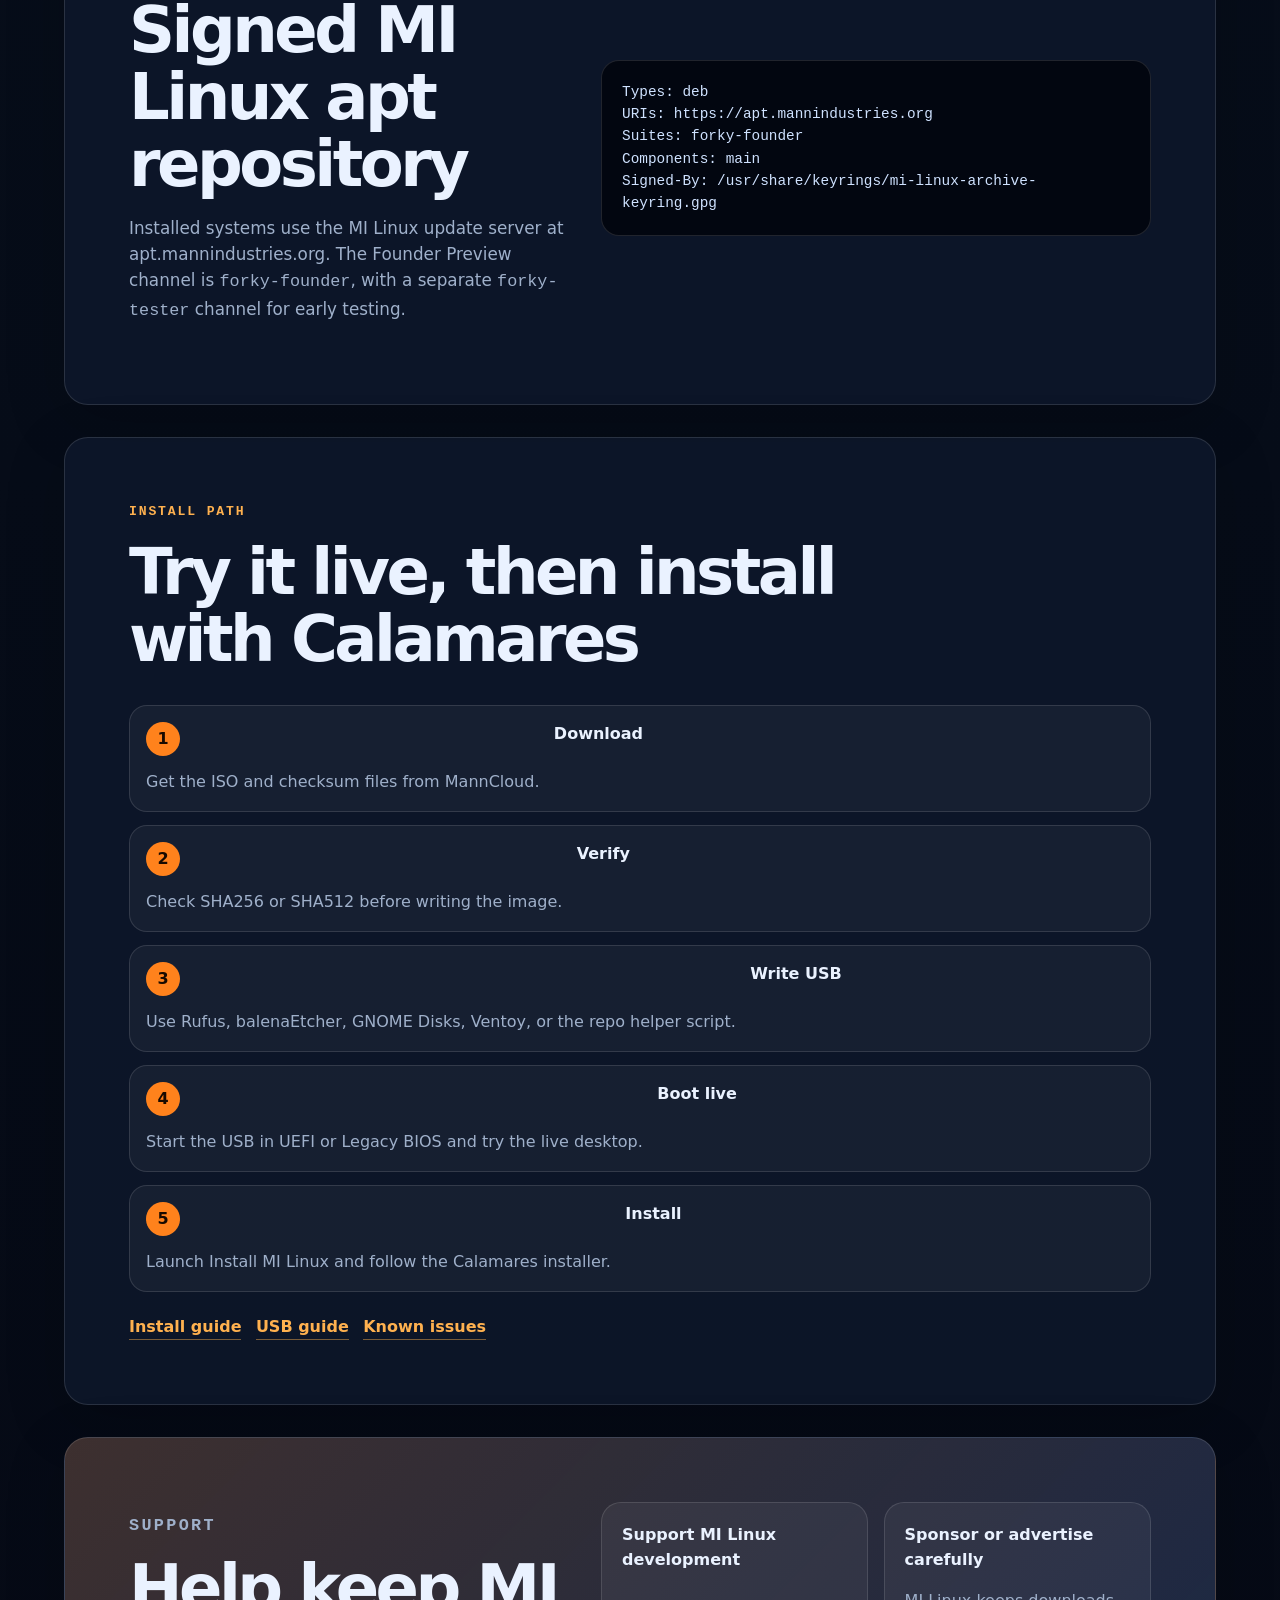
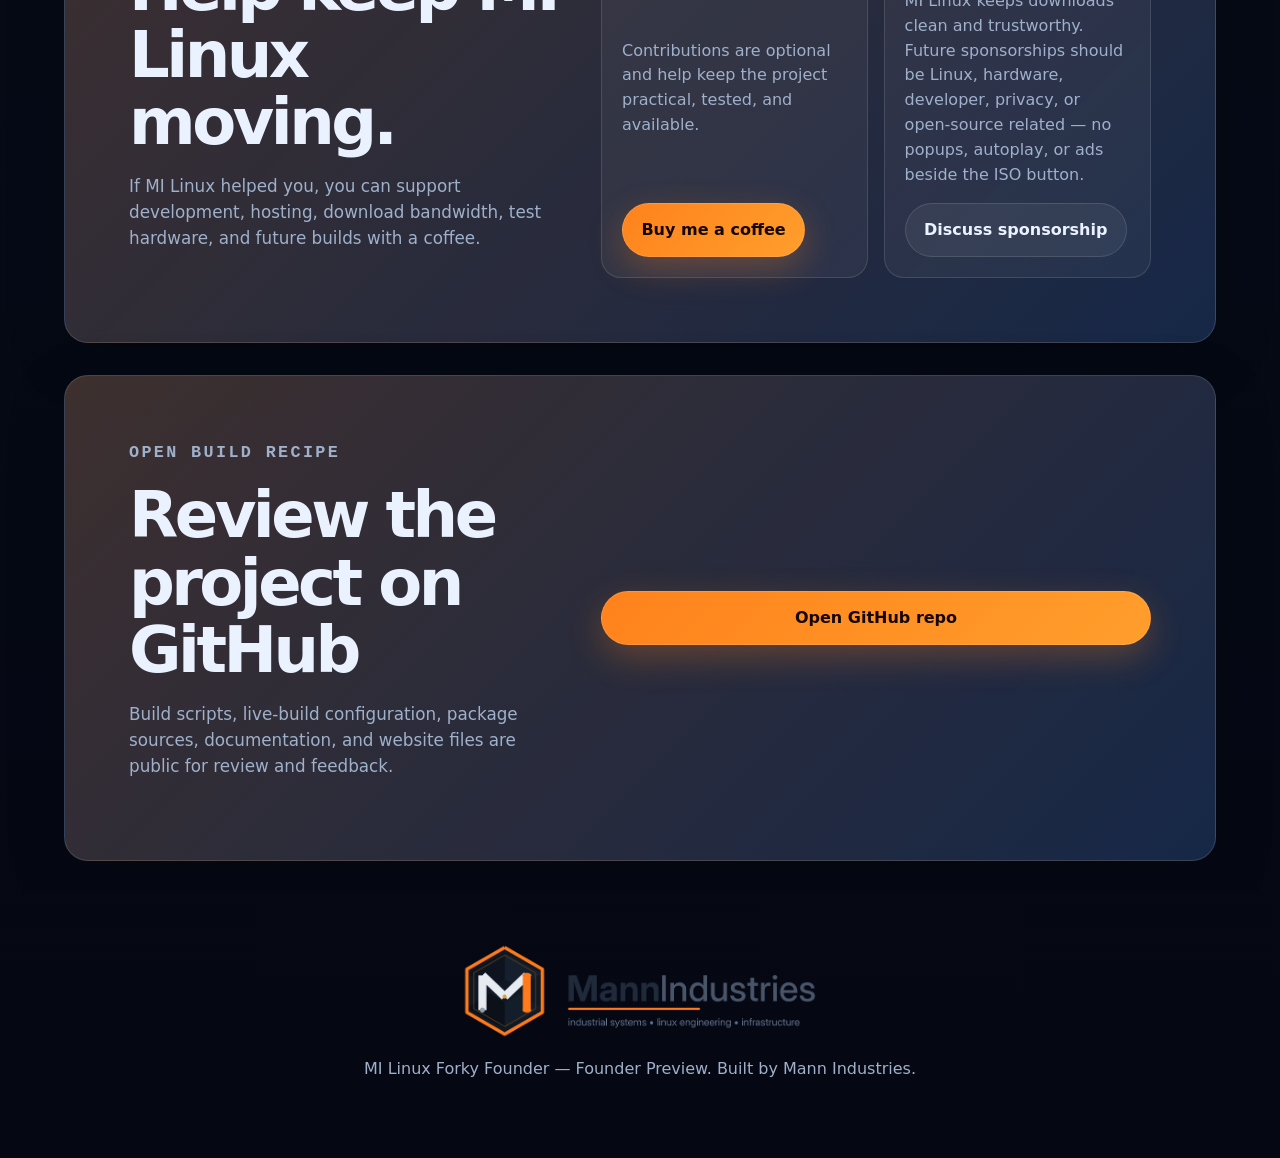
==== commit cdecd8ad: "Add projects landing page" ====
--- a/website/index.html
+++ b/website/index.html
@@ -30,6 +30,7 @@
       <a href="#verify">Verify</a>
       <a href="#features">Features</a>
       <a href="#custom-builds">Custom PC Builds</a>
+      <a href="projects.html">Projects</a>
       <a href="#support">Support</a>
       <a href="tour.html">Tour</a>
       <a href="#updates">Update Server</a>
@@ -50,6 +51,7 @@
           <a class="button secondary" href="https://github.com/robertlmann02/mi-linux/releases/tag/v0.1.0-founder-preview">Release Notes</a>
           <a class="button secondary" href="https://buymeacoffee.com/robertlmann02">Support MI Linux</a>
           <a class="button secondary" href="#custom-builds">Custom PC Builds</a>
+          <a class="button secondary" href="projects.html">View All Projects</a>
         </div>
         <dl class="release-facts">
           <div><dt>Release</dt><dd>MI Linux Forky Founder</dd></div>
@@ -160,6 +162,19 @@
       </div>
     </section>
 
+    <section id="other-projects" class="panel projects-teaser-panel">
+      <div>
+        <p class="eyebrow">Other projects</p>
+        <h2>Mann Industries builds more than MI Linux.</h2>
+        <p>Beyond MI Linux, Mann Industries builds practical technology projects across custom PCs, AI assistants, automation, cloud tools, and open-source experiments.</p>
+      </div>
+      <div class="teaser-card">
+        <strong>Mann Industries Projects &amp; Labs</strong>
+        <span>Explore Linux desktops, private AI assistants, Nextcloud tools, local memory systems, automation projects, and custom PC build work in plain English.</span>
+        <a class="button primary" href="projects.html">View All Projects</a>
+      </div>
+    </section>
+
 
     <section id="verify" class="panel verify-panel">
       <div>
--- a/website/style.css
+++ b/website/style.css
@@ -141,11 +141,11 @@
   background: var(--panel);
   box-shadow: 0 16px 60px rgba(0,0,0,.18);
 }
-.download-panel, .verify-panel, .about-panel, .source-band, .support-panel, .custom-builds-panel { display: grid; grid-template-columns: minmax(0, .8fr) minmax(320px, 1fr); gap: 2rem; align-items: center; }
+.download-panel, .verify-panel, .about-panel, .source-band, .support-panel, .custom-builds-panel, .projects-teaser-panel { display: grid; grid-template-columns: minmax(0, .8fr) minmax(320px, 1fr); gap: 2rem; align-items: center; }
 .panel p, article p, .source-band p { color: var(--muted); font-size: 1.05rem; }
 .about-panel strong { color: var(--text); }
 .download-grid, .feature-grid { display: grid; grid-template-columns: repeat(2, minmax(0, 1fr)); gap: .95rem; }
-.download-card, article, .support-card {
+.download-card, article, .support-card, .teaser-card {
   min-height: 150px;
   display: flex;
   flex-direction: column;
@@ -157,11 +157,11 @@
   background: rgba(255,255,255,.052);
 }
 .download-card strong { font-size: 1.18rem; }
-.download-card span, .support-card span { color: var(--muted); }
+.download-card span, .support-card span, .teaser-card span { color: var(--muted); }
 .support-grid, .build-grid { display: grid; grid-template-columns: repeat(2, minmax(0, 1fr)); gap: .95rem; }
 .support-card { min-height: 180px; }
 .build-grid article { min-height: 210px; }
-.support-card .button { width: fit-content; }
+.support-card .button, .teaser-card .button { width: fit-content; }
 .standalone-support { margin: 1.5rem 0; }
 .download-card.highlight { border-color: rgba(255,130,28,.45); background: linear-gradient(145deg, rgba(255,130,28,.20), rgba(255,255,255,.055)); }
 .section-heading { max-width: 840px; margin-bottom: 2rem; }
@@ -185,20 +185,48 @@
 .steps span { color: var(--muted); }
 .link-row { margin-top: 1.4rem; }
 .link-row a { color: var(--orange-2); font-weight: 900; border-bottom: 1px solid rgba(255,177,79,.45); }
-.source-band, .support-panel { background: linear-gradient(135deg, rgba(255,130,28,.18), rgba(59,130,246,.10)), var(--panel-strong); }
+.source-band, .support-panel, .projects-teaser-panel { background: linear-gradient(135deg, rgba(255,130,28,.18), rgba(59,130,246,.10)), var(--panel-strong); }
+
+.page-hero { min-height: 520px; }
+.project-category { align-items: start; }
+.category-intro { max-width: 860px; margin-bottom: 2rem; }
+.project-grid { display: grid; grid-template-columns: repeat(3, minmax(0, 1fr)); gap: 1rem; }
+.project-card { min-height: 360px; }
+.project-card.featured { border-color: rgba(255,130,28,.45); background: linear-gradient(145deg, rgba(255,130,28,.18), rgba(255,255,255,.055)); }
+.project-card p { margin: 0; }
+.project-meta { display: grid; gap: .6rem; }
+.project-meta span { color: var(--muted); }
+.badge-row { display: flex; flex-wrap: wrap; gap: .45rem; }
+.badge, .status {
+  display: inline-flex;
+  align-items: center;
+  width: fit-content;
+  border: 1px solid var(--line);
+  border-radius: 999px;
+  padding: .28rem .62rem;
+  color: var(--muted);
+  background: rgba(255,255,255,.055);
+  font-size: .78rem;
+  font-weight: 900;
+}
+.status { color: #140800; background: var(--orange-2); border-color: transparent; }
+.project-actions { display: flex; gap: .65rem; flex-wrap: wrap; margin-top: auto; }
+.project-actions .button { min-height: 42px; padding: .65rem .9rem; font-size: .9rem; }
+.contact-band { align-items: center; }
 footer { text-align: center; padding: 3rem 1rem 4rem; color: var(--muted); }
 footer img { width: min(360px, 72vw); display: block; margin: 0 auto 1rem; }
 .small { color: var(--faint); font-size: .9rem; }
 @media (max-width: 980px) {
-  .hero, .download-panel, .verify-panel, .about-panel, .source-band, .support-panel, .custom-builds-panel { grid-template-columns: 1fr; }
+  .hero, .download-panel, .verify-panel, .about-panel, .source-band, .support-panel, .custom-builds-panel, .projects-teaser-panel { grid-template-columns: 1fr; }
   .feature-grid { grid-template-columns: repeat(2, minmax(0, 1fr)); }
+  .project-grid { grid-template-columns: repeat(2, minmax(0, 1fr)); }
 }
 @media (max-width: 680px) {
   .site-header { position: static; align-items: flex-start; }
   .support-grid { grid-template-columns: 1fr; }
   nav { display: none; }
   .hero { min-height: auto; padding-top: 3rem; }
-  .release-facts, .download-grid, .feature-grid, .build-grid { grid-template-columns: 1fr; }
+  .release-facts, .download-grid, .feature-grid, .build-grid, .project-grid { grid-template-columns: 1fr; }
   .hero-card { min-height: 420px; }
 }
 
@@ -232,7 +260,15 @@
   gap: 1rem;
 }
 .tour-shot.wide img { aspect-ratio: 16 / 9; }
+.desktop-tour-grid { align-items: stretch; }
+.taskbar-detail img { aspect-ratio: 16 / 2; object-fit: contain; background: #050912; }
 .tour-cards article { min-height: 180px; }
+.os-shot-grid {
+  display: grid;
+  grid-template-columns: repeat(3, minmax(0, 1fr));
+  gap: 1rem;
+}
+.os-shot-grid .tour-shot img { aspect-ratio: 16 / 10; }
 @media (max-width: 760px) {
-  .tour-grid.two { grid-template-columns: 1fr; }
-}
+  .tour-grid.two, .os-shot-grid { grid-template-columns: 1fr; }
+}
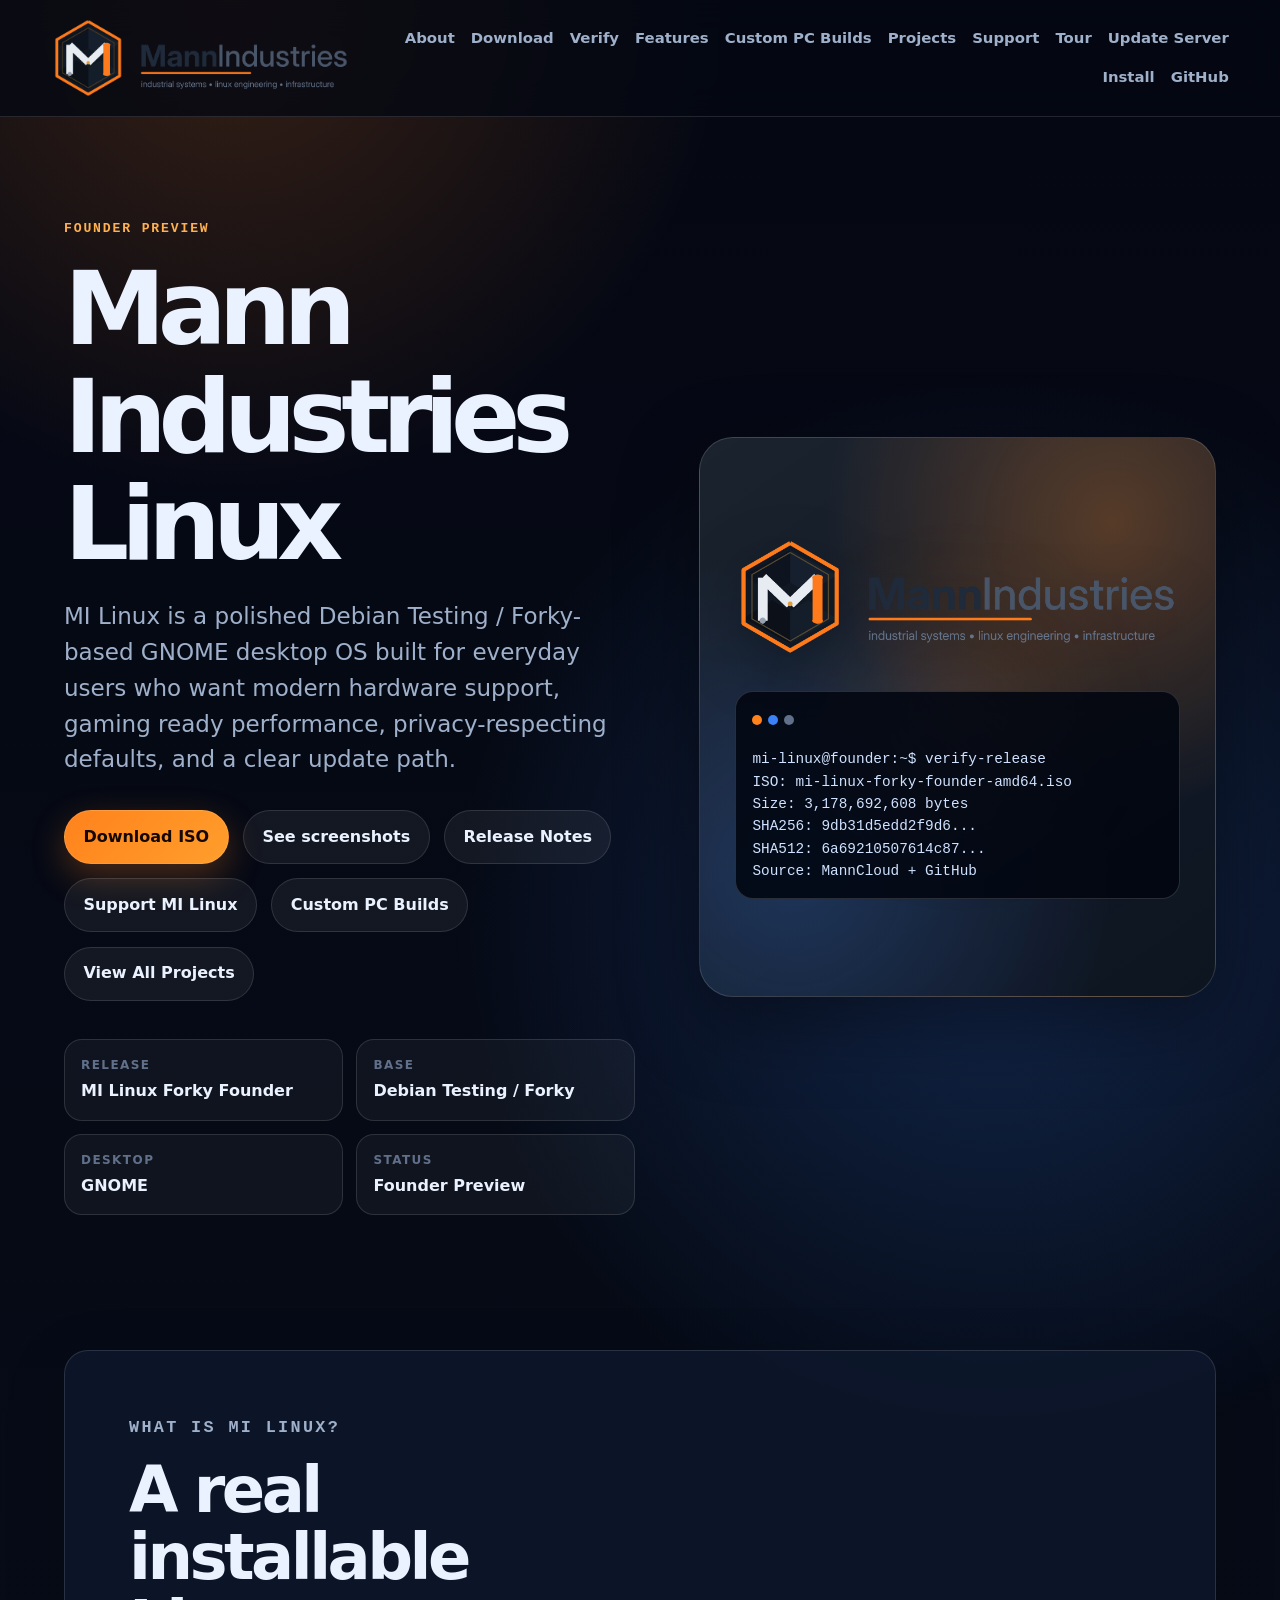
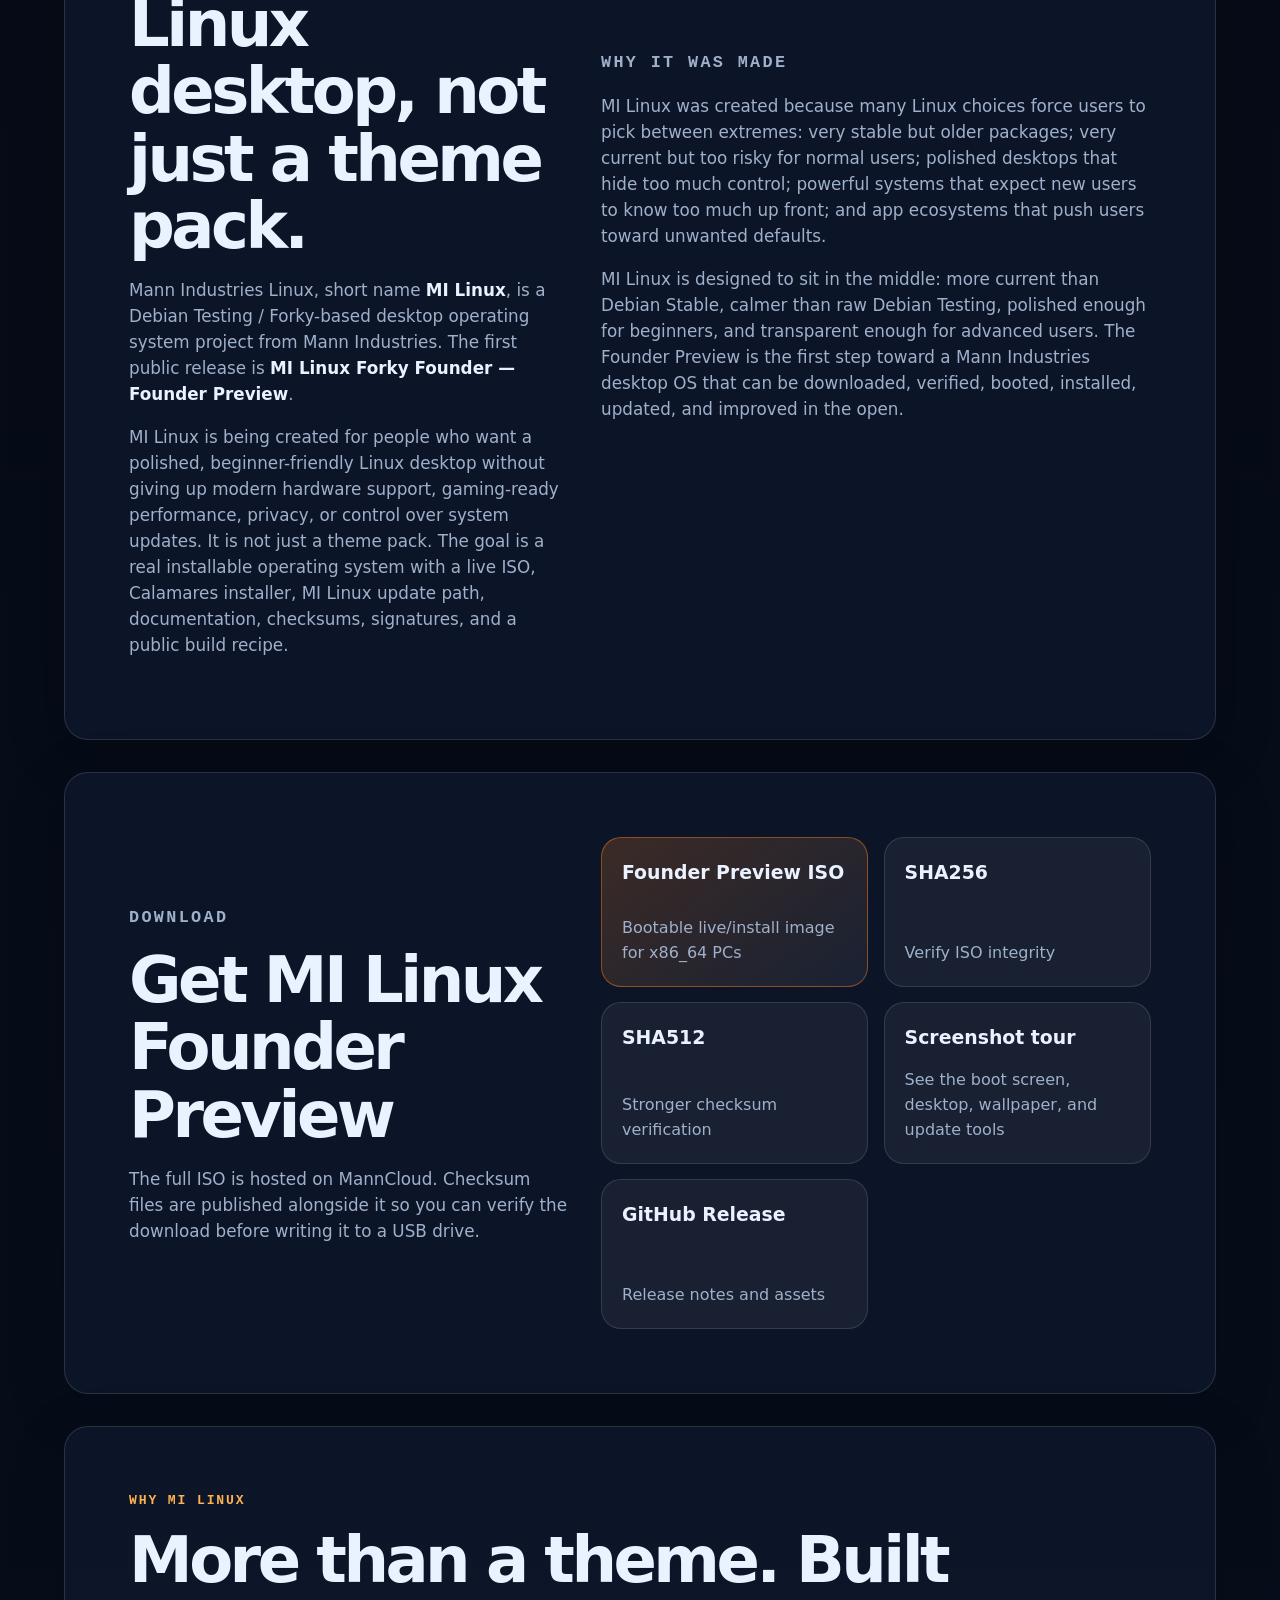
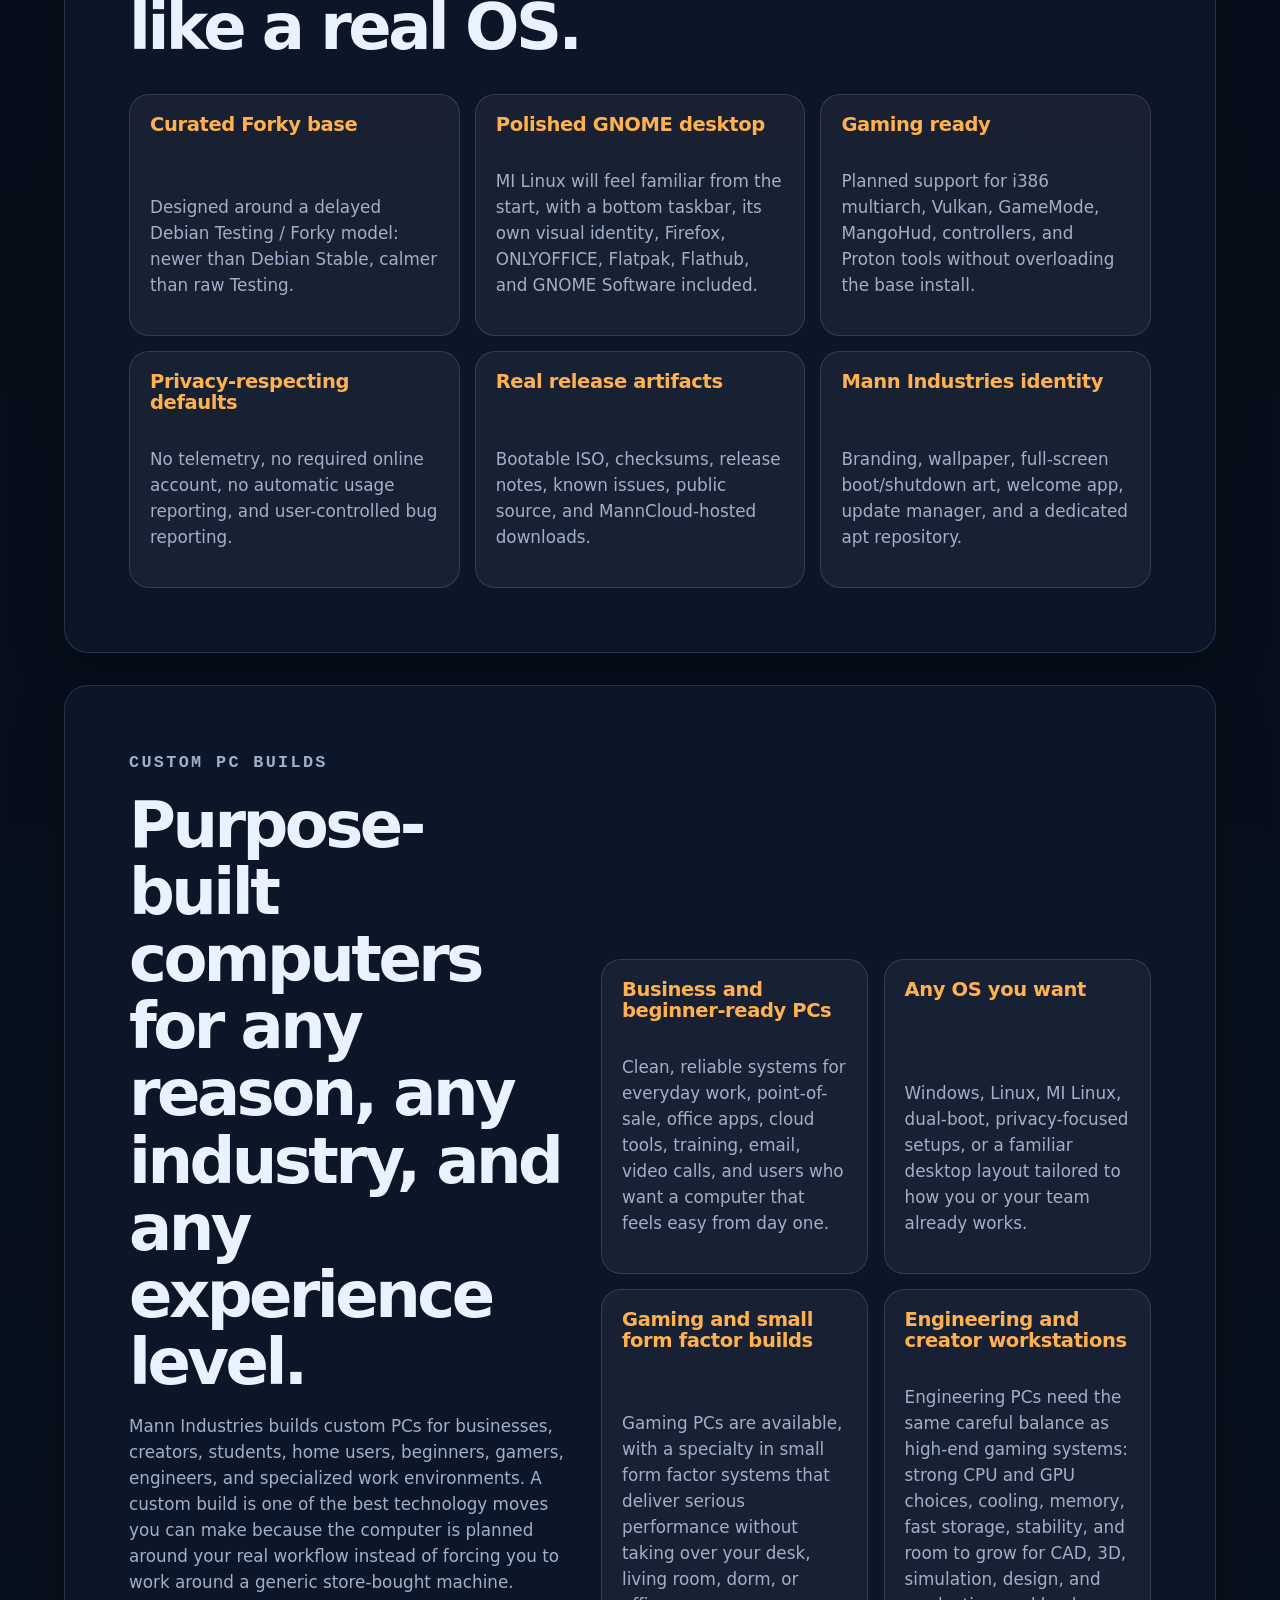
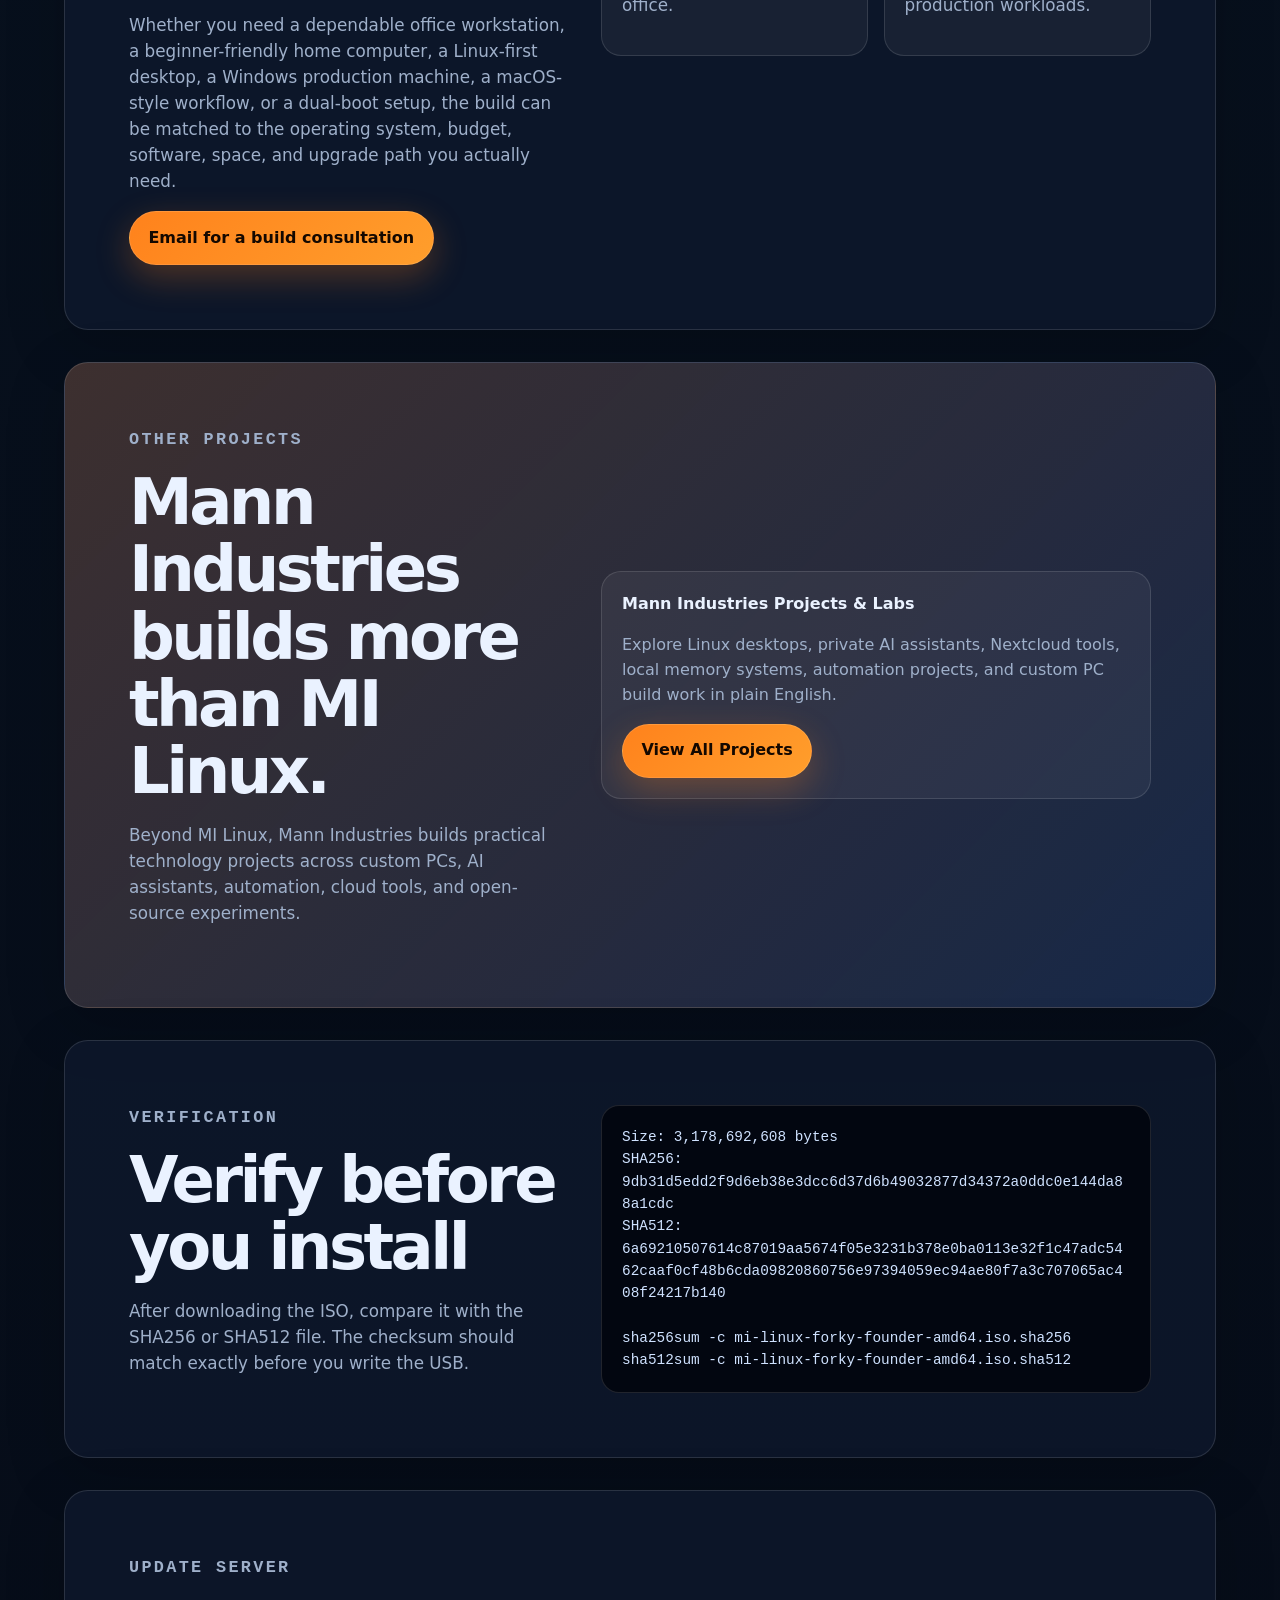
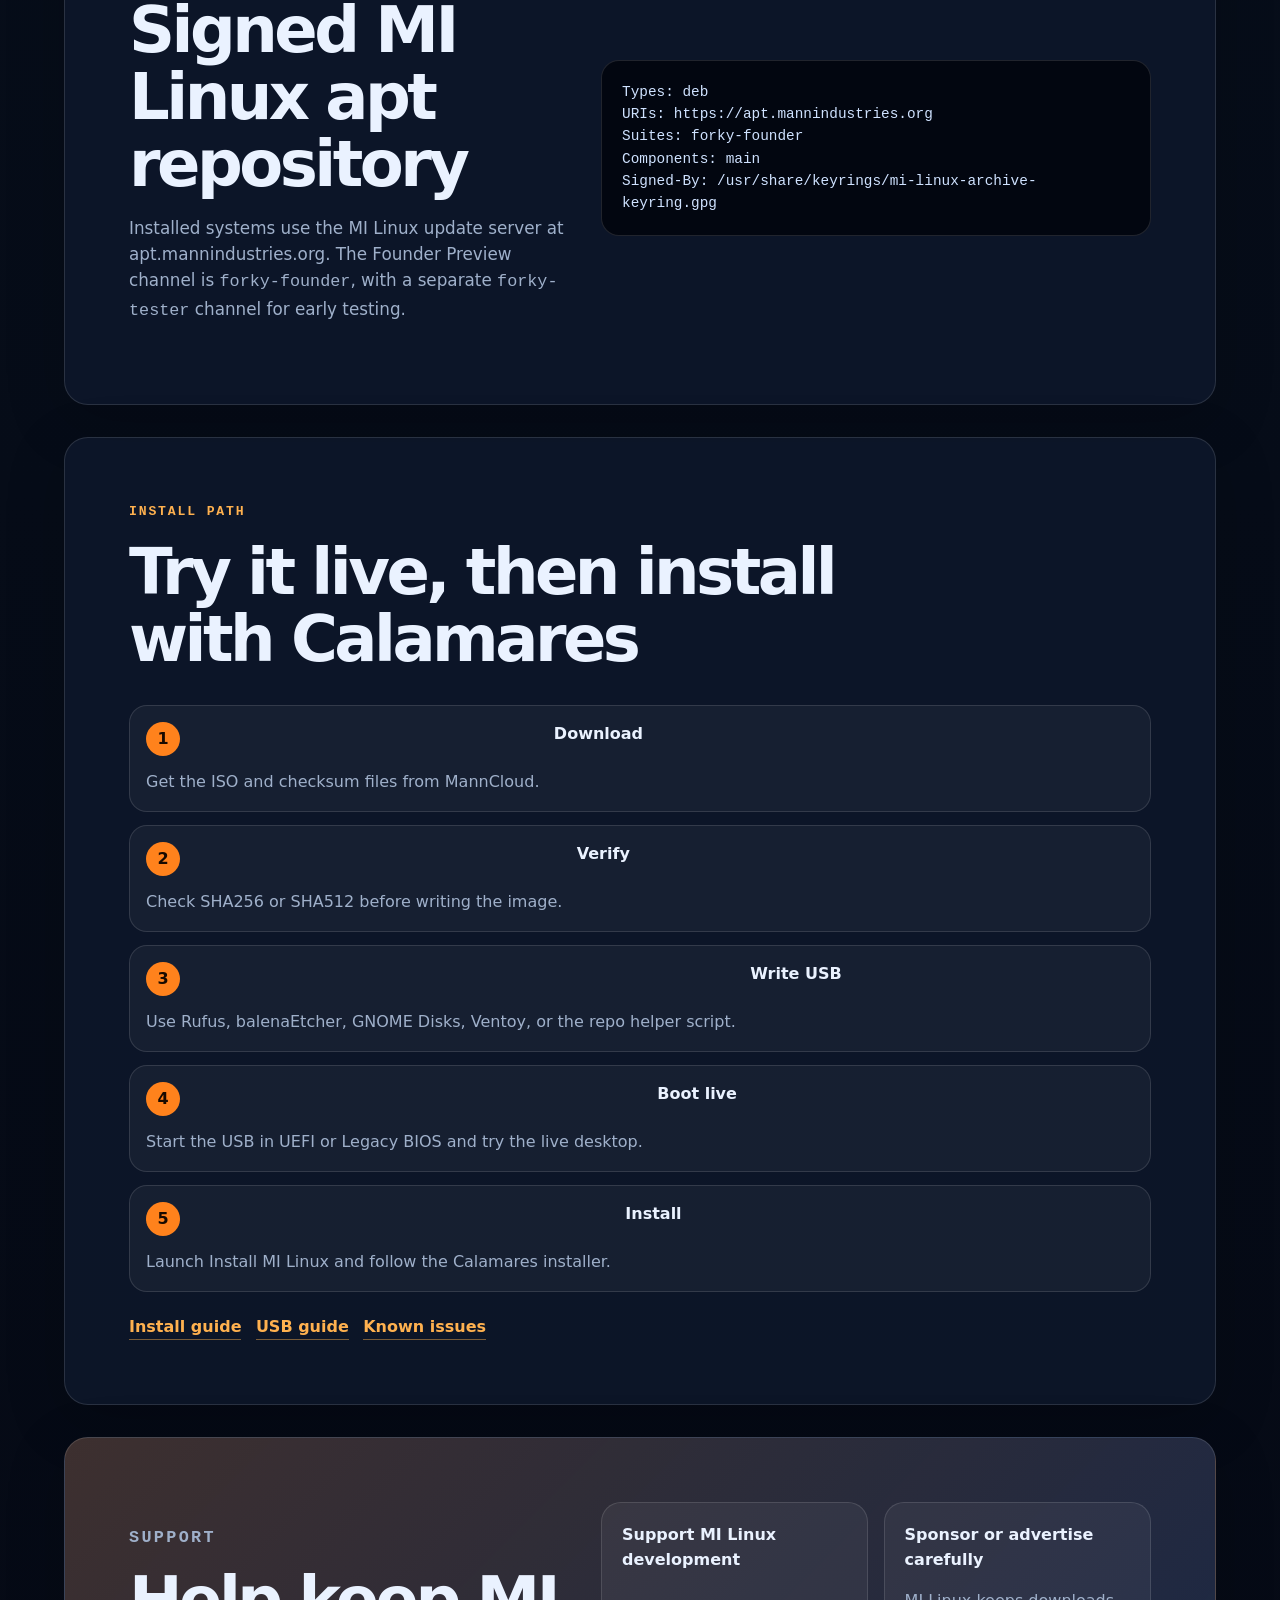
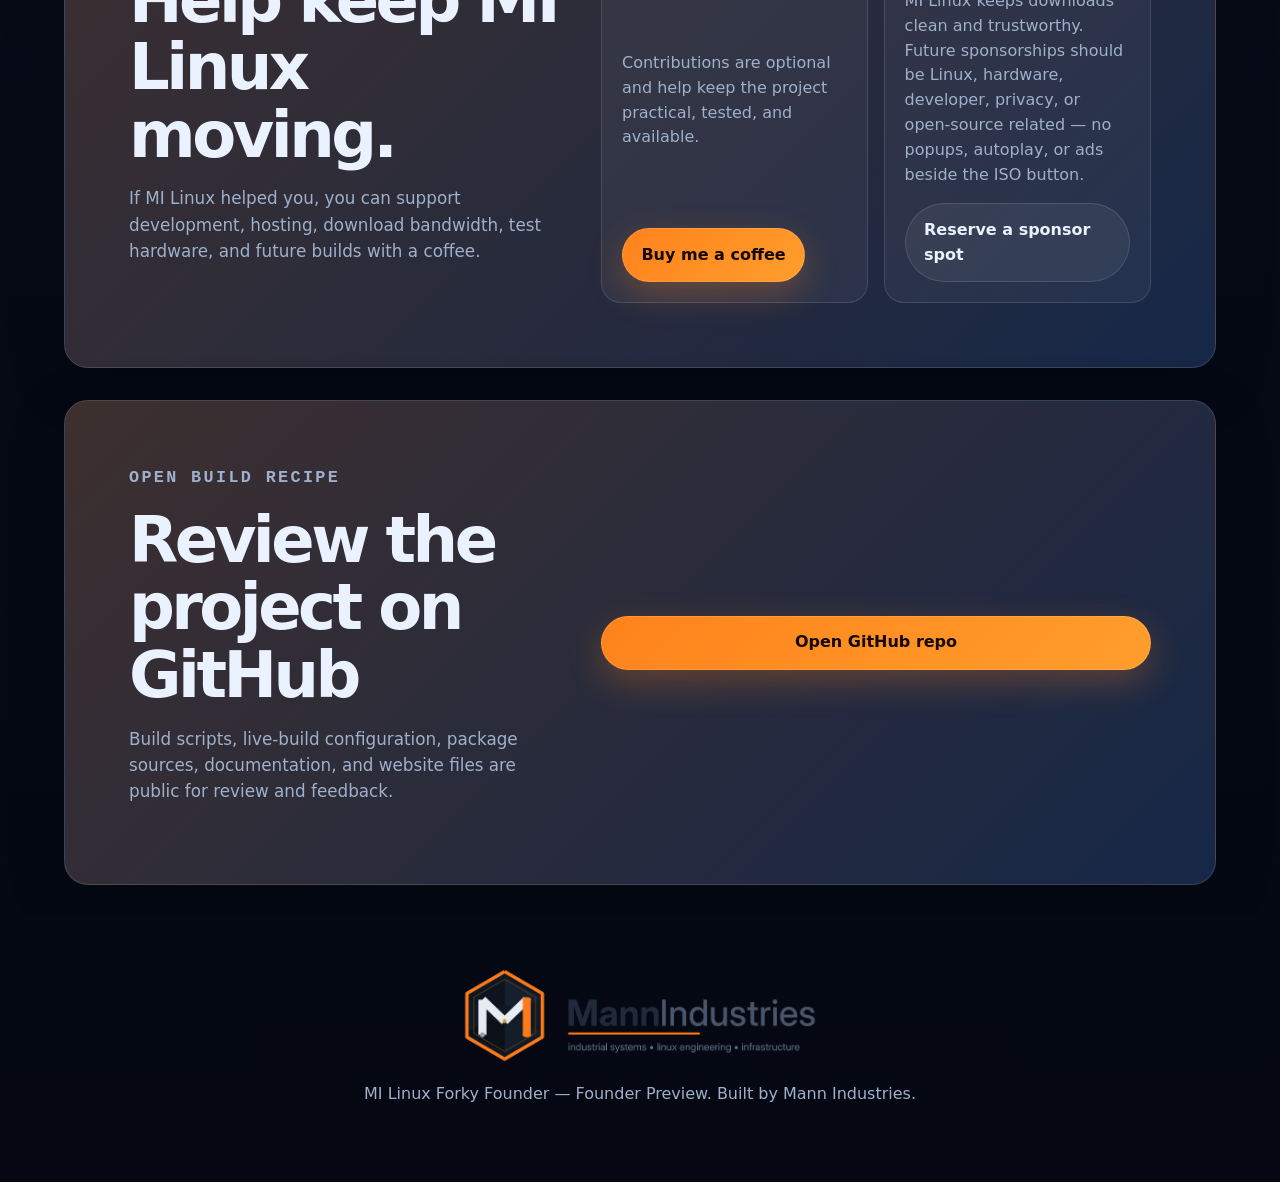
==== commit e41f2829: "Update sponsorship contact button" ====
--- a/website/index.html
+++ b/website/index.html
@@ -238,7 +238,7 @@
         <div class="support-card">
           <strong>Sponsor or advertise carefully</strong>
           <span>MI Linux keeps downloads clean and trustworthy. Future sponsorships should be Linux, hardware, developer, privacy, or open-source related — no popups, autoplay, or ads beside the ISO button.</span>
-          <a class="button secondary" href="https://github.com/robertlmann02/mi-linux/issues">Discuss sponsorship</a>
+          <a class="button secondary" href="mailto:Robert.Mann@mannindustries.org?subject=MI%20Linux%20Sponsor%20Spot">Reserve a sponsor spot</a>
         </div>
       </div>
     </section>
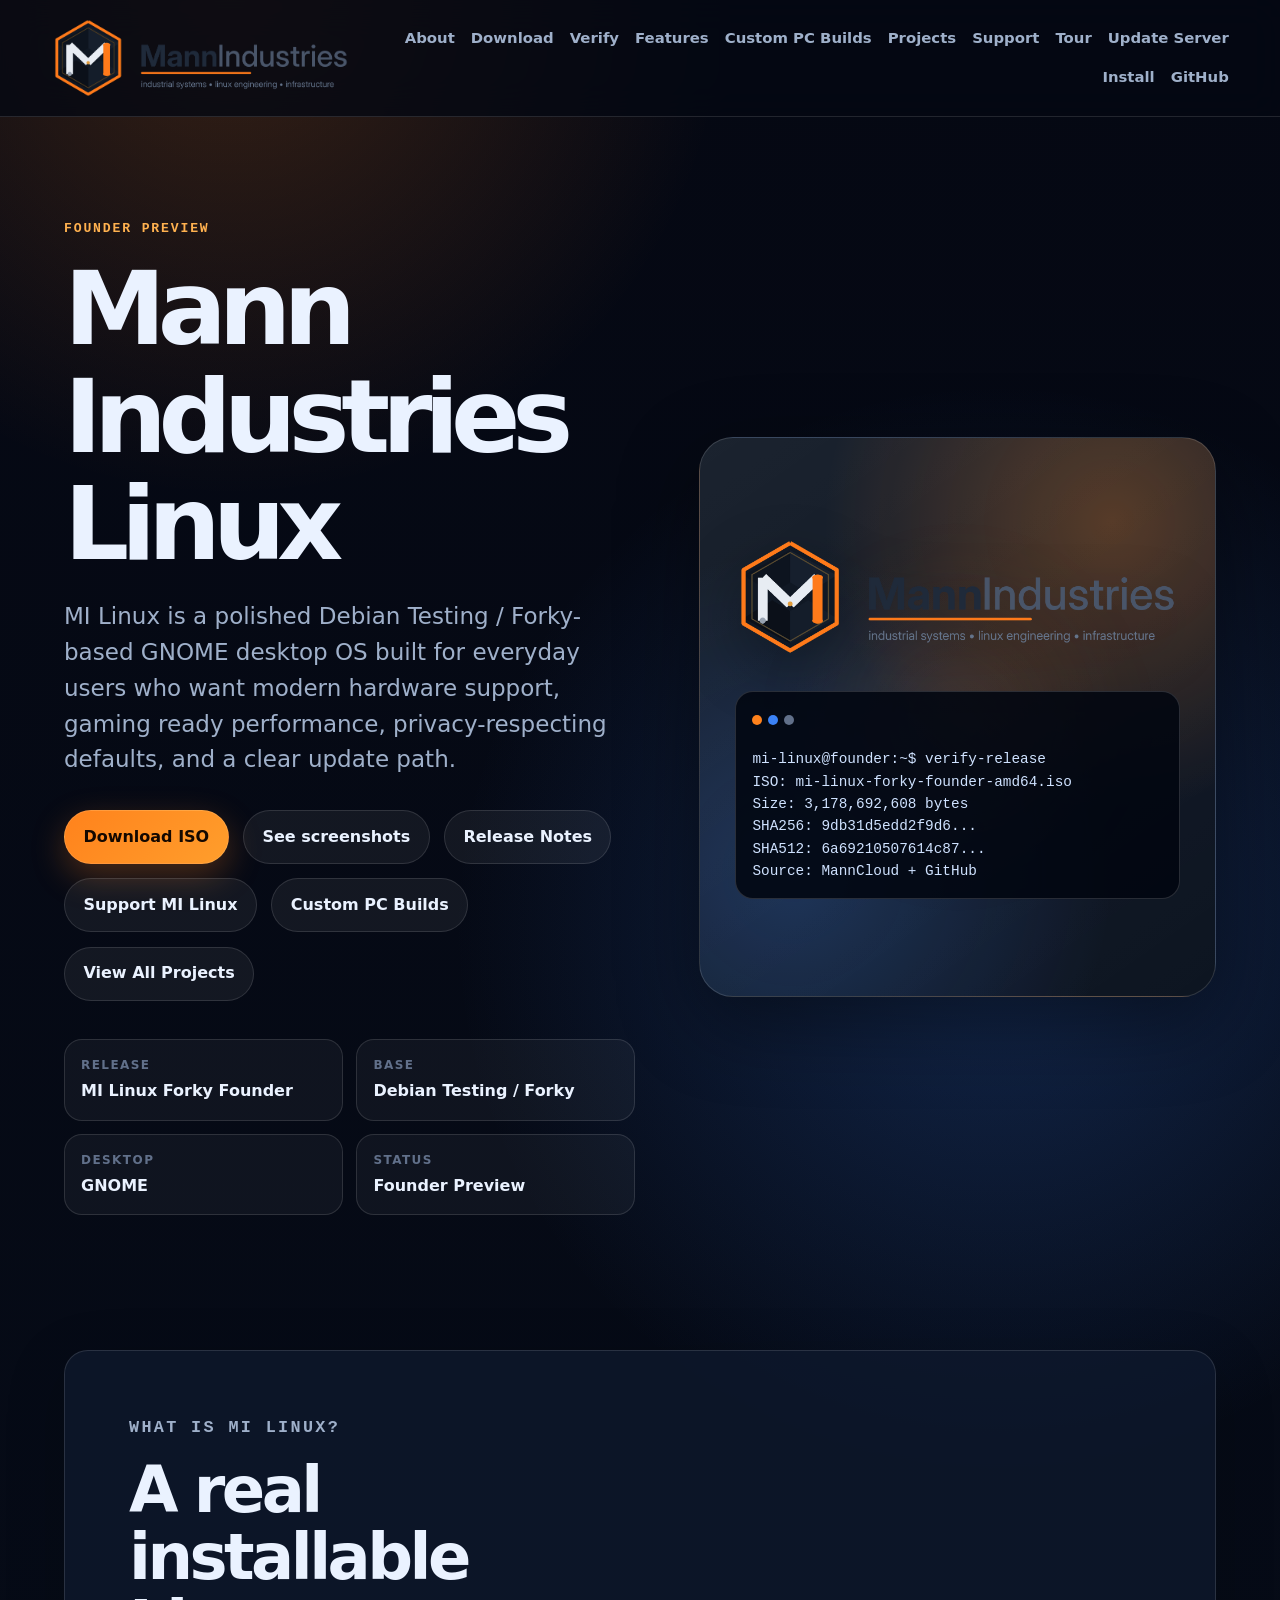
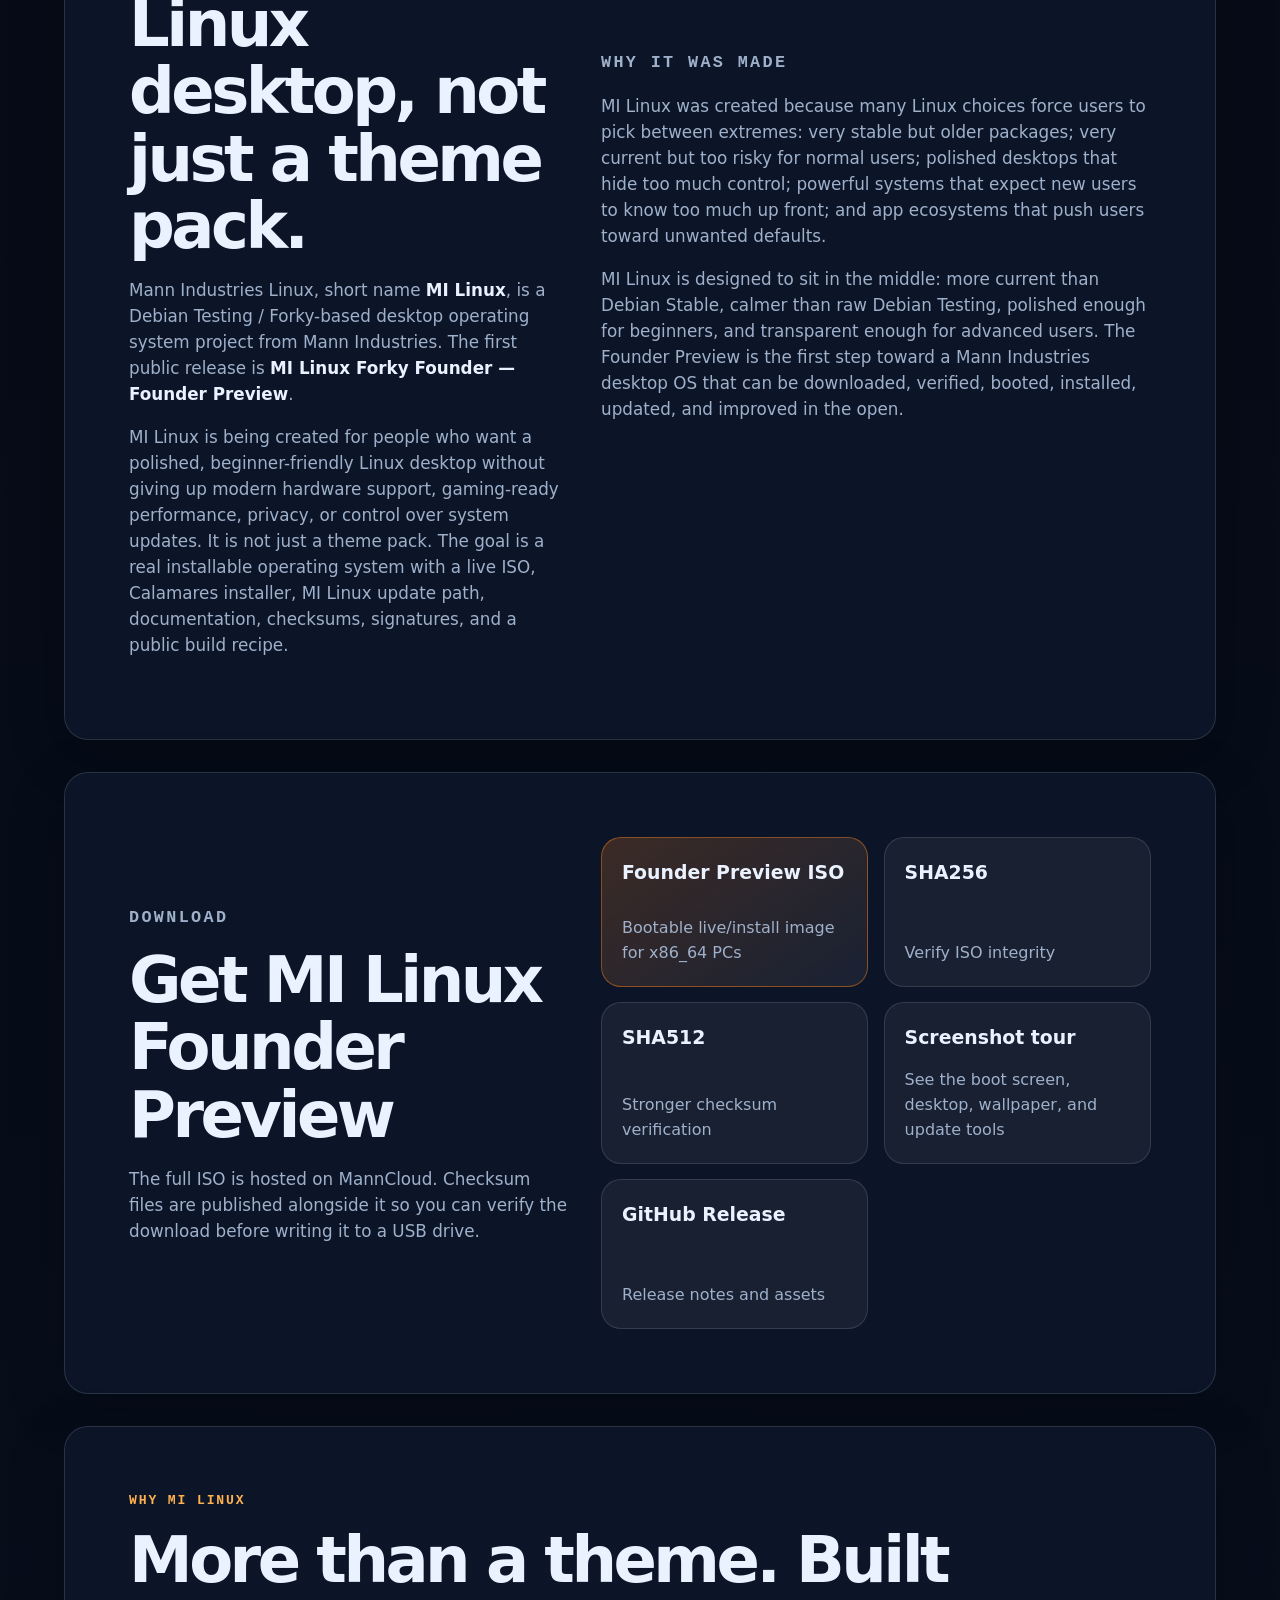
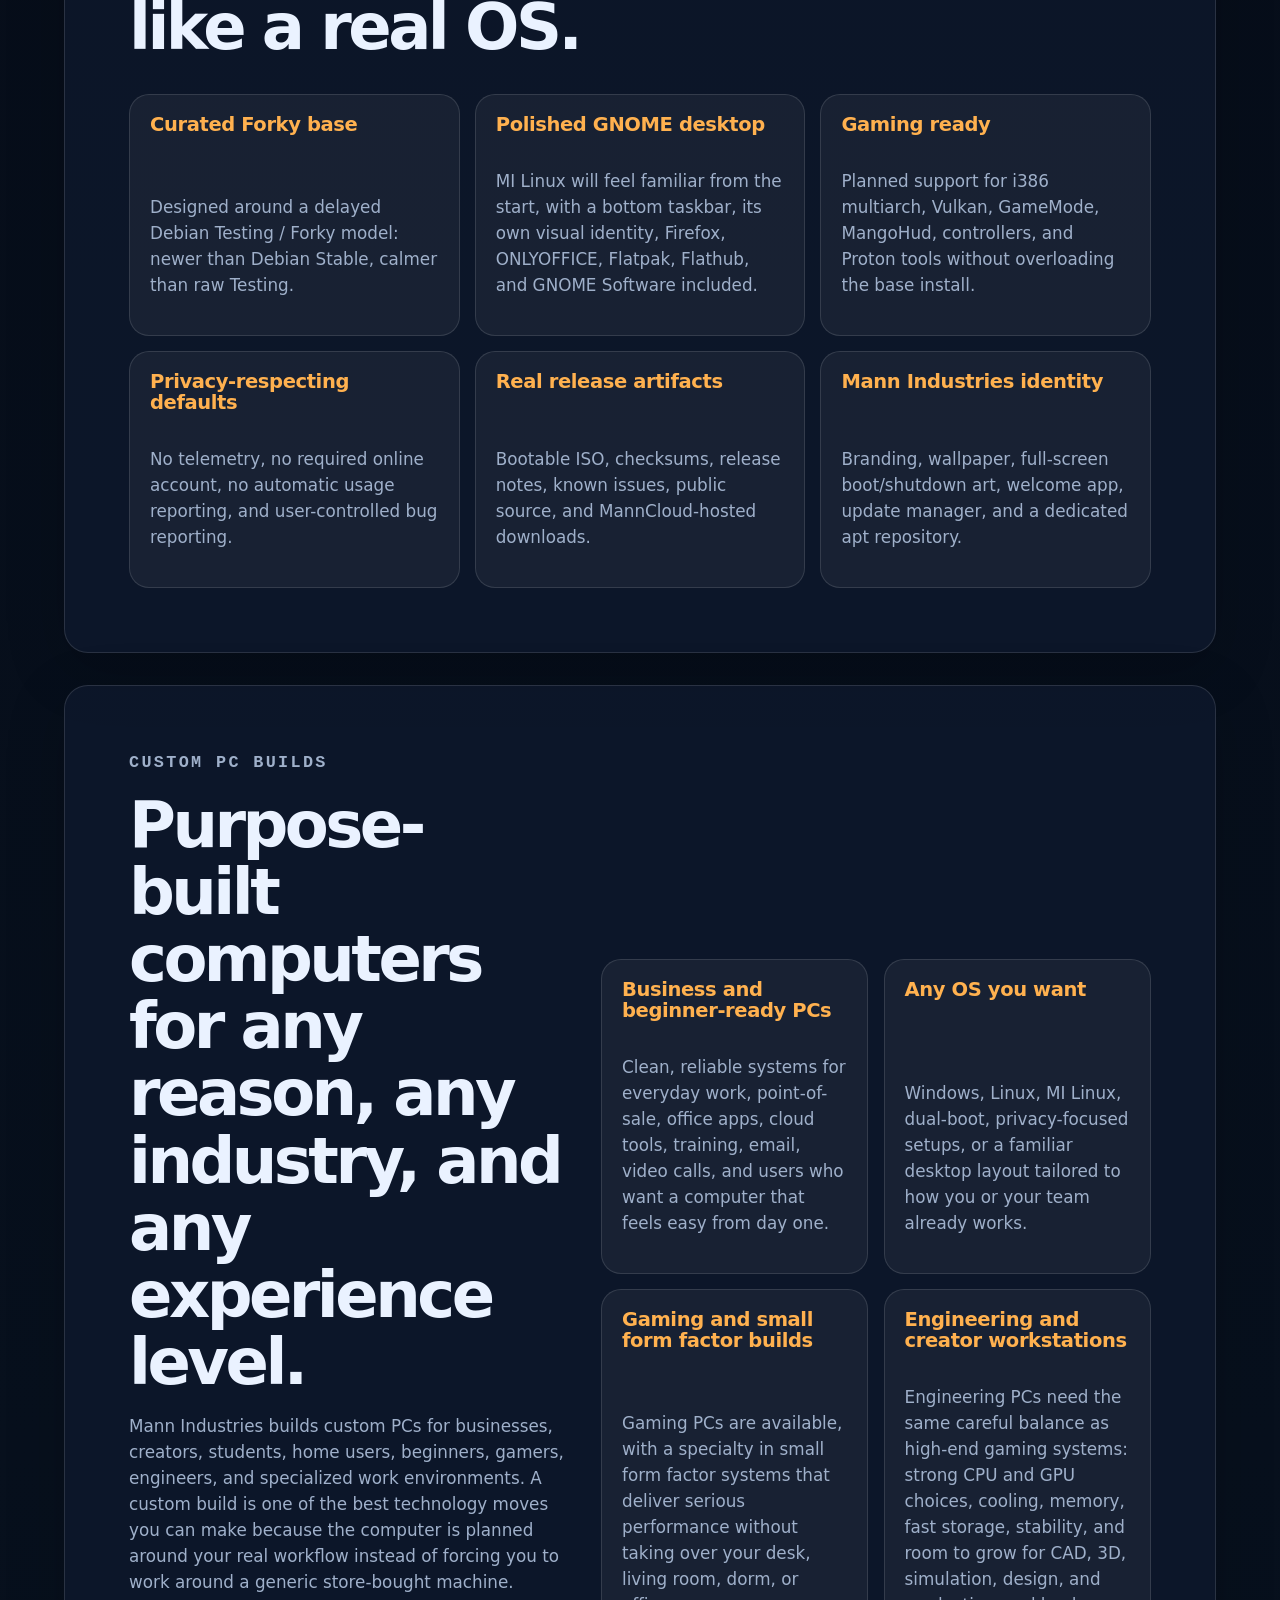
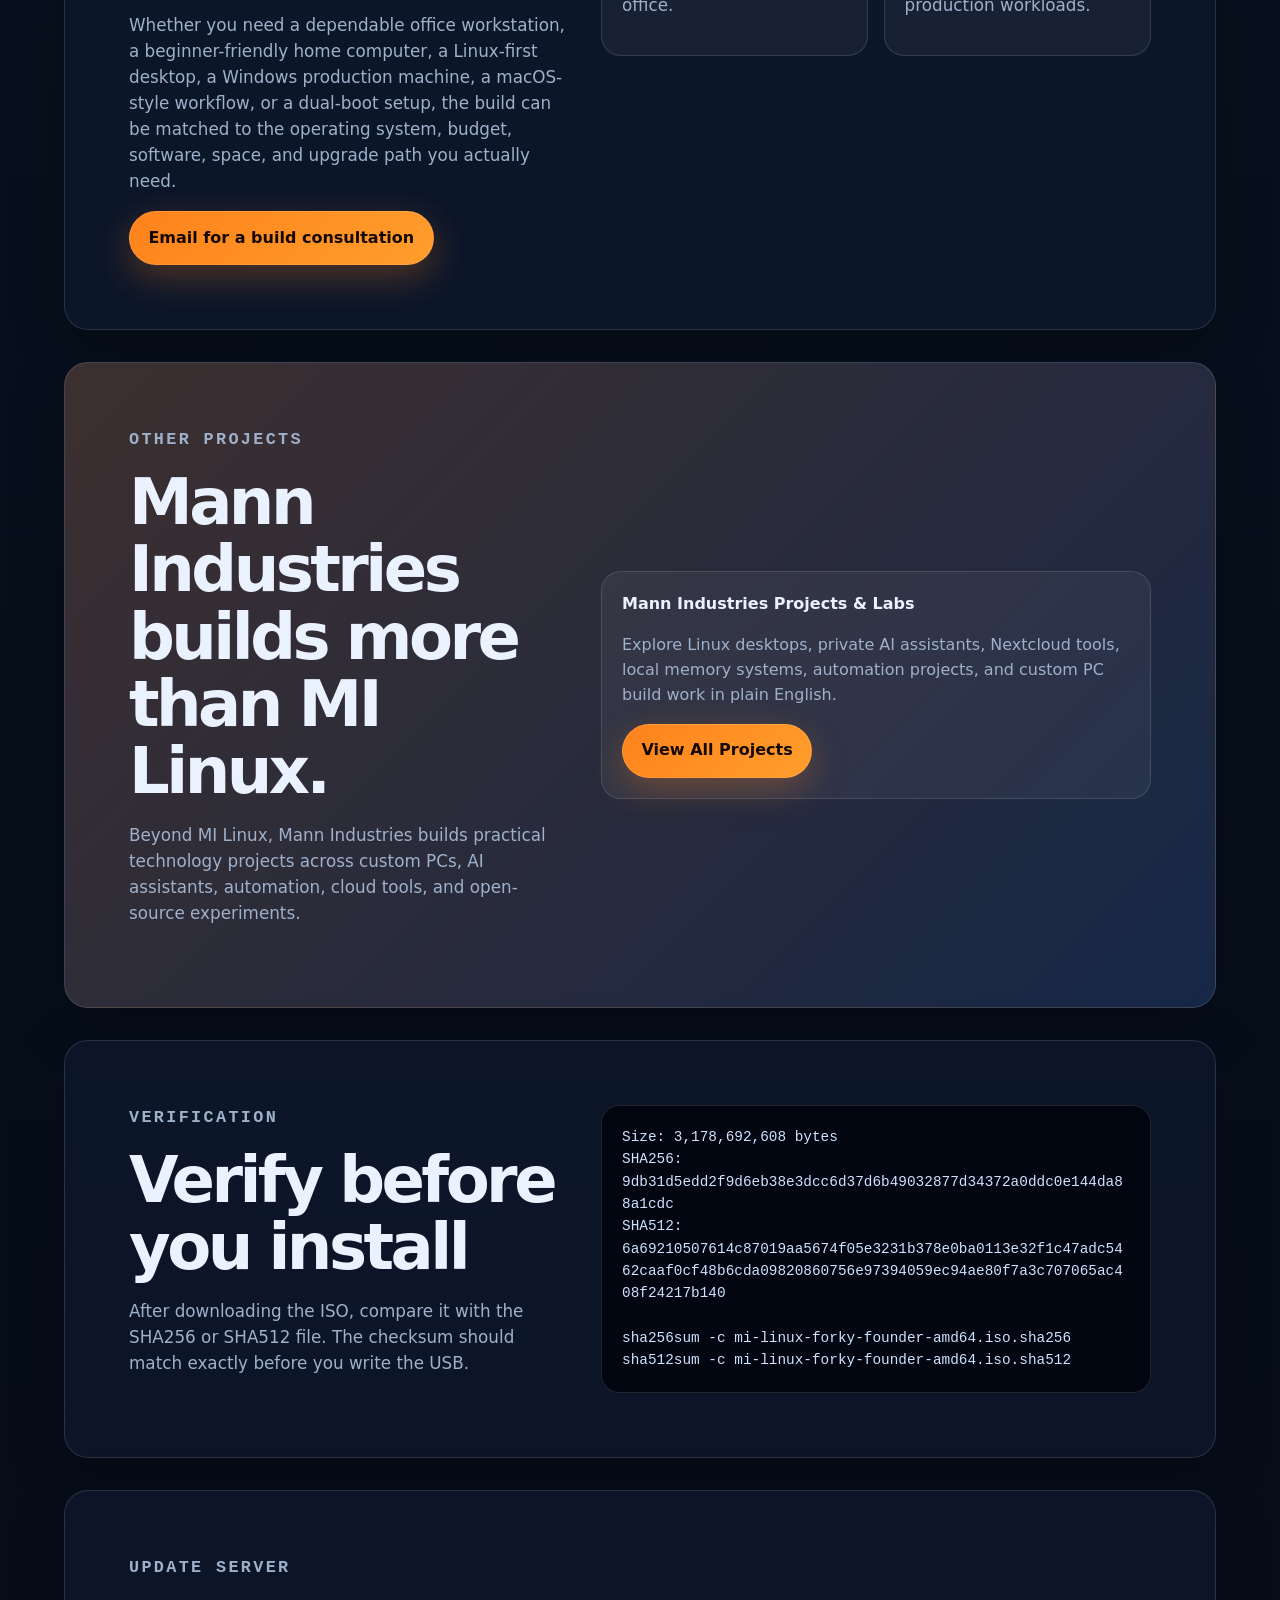
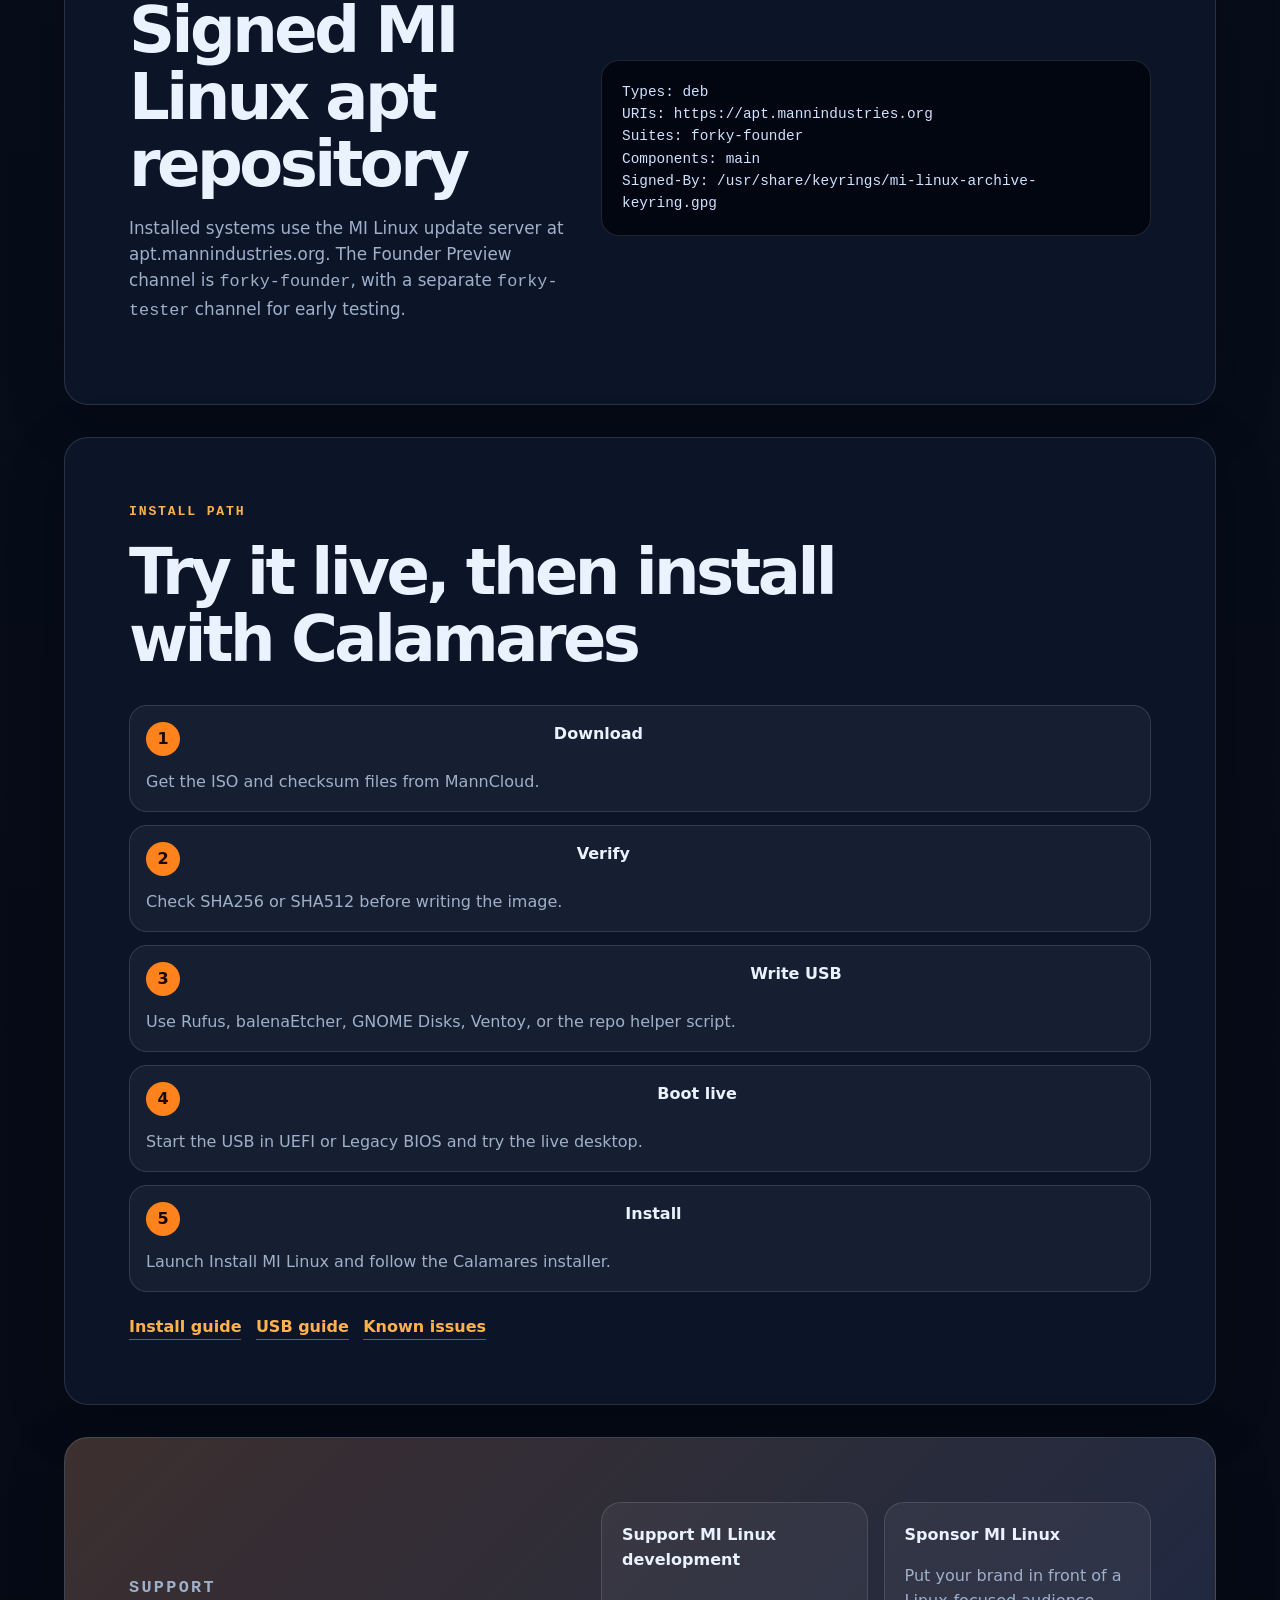
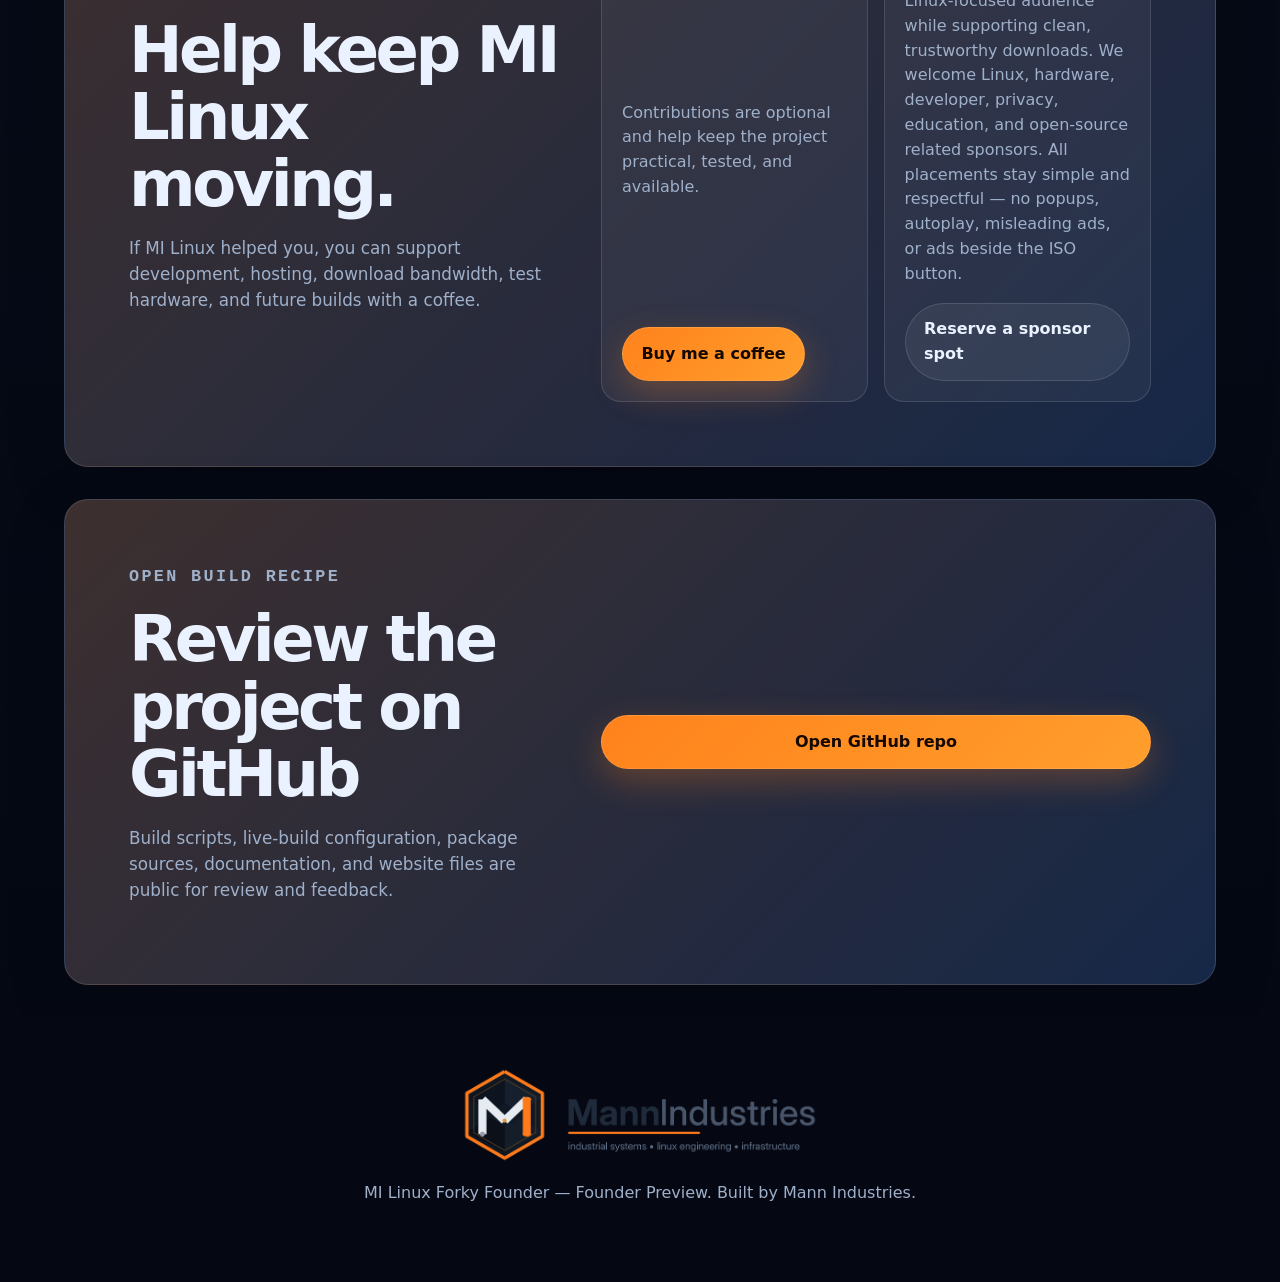
==== commit 6324d54d: "Improve sponsorship website copy" ====
--- a/website/index.html
+++ b/website/index.html
@@ -236,8 +236,8 @@
           <a class="button primary" href="https://buymeacoffee.com/robertlmann02">Buy me a coffee</a>
         </div>
         <div class="support-card">
-          <strong>Sponsor or advertise carefully</strong>
-          <span>MI Linux keeps downloads clean and trustworthy. Future sponsorships should be Linux, hardware, developer, privacy, or open-source related — no popups, autoplay, or ads beside the ISO button.</span>
+          <strong>Sponsor MI Linux</strong>
+          <span>Put your brand in front of a Linux-focused audience while supporting clean, trustworthy downloads. We welcome Linux, hardware, developer, privacy, education, and open-source related sponsors. All placements stay simple and respectful — no popups, autoplay, misleading ads, or ads beside the ISO button.</span>
           <a class="button secondary" href="mailto:Robert.Mann@mannindustries.org?subject=MI%20Linux%20Sponsor%20Spot">Reserve a sponsor spot</a>
         </div>
       </div>
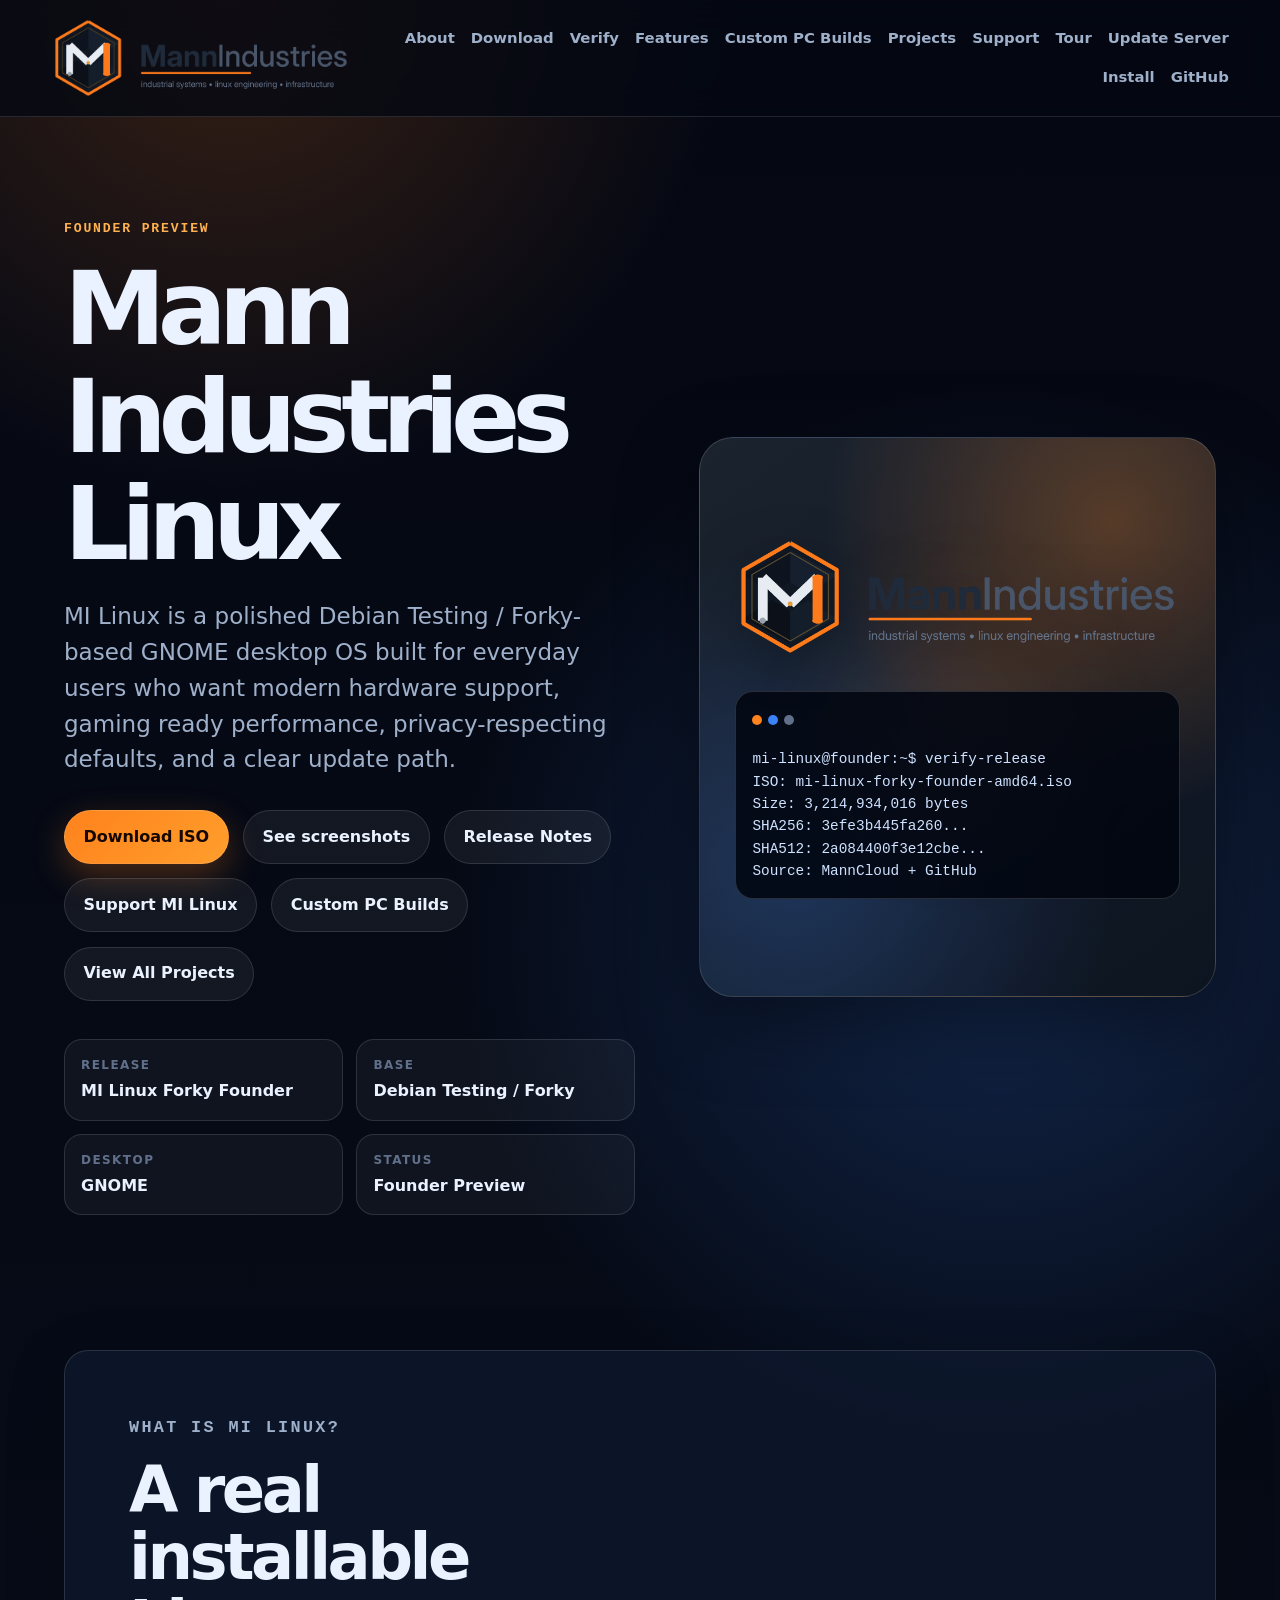
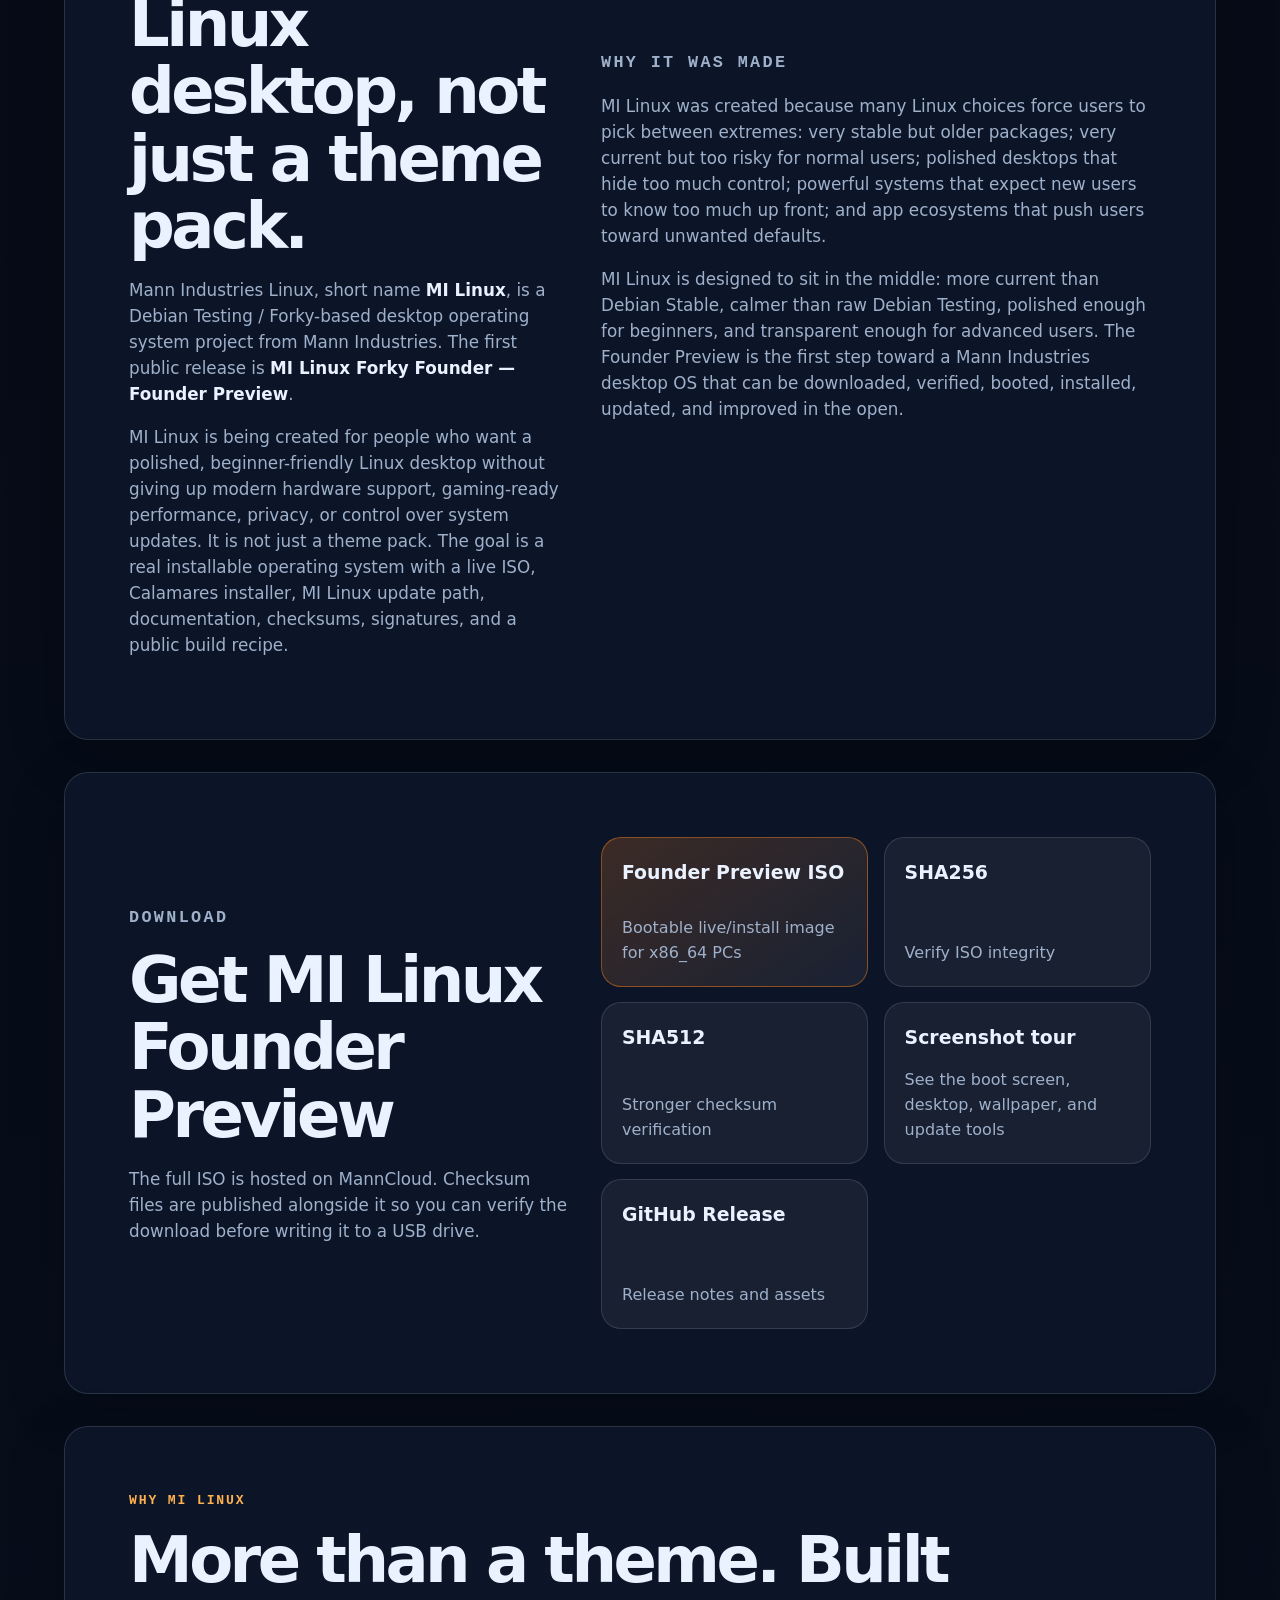
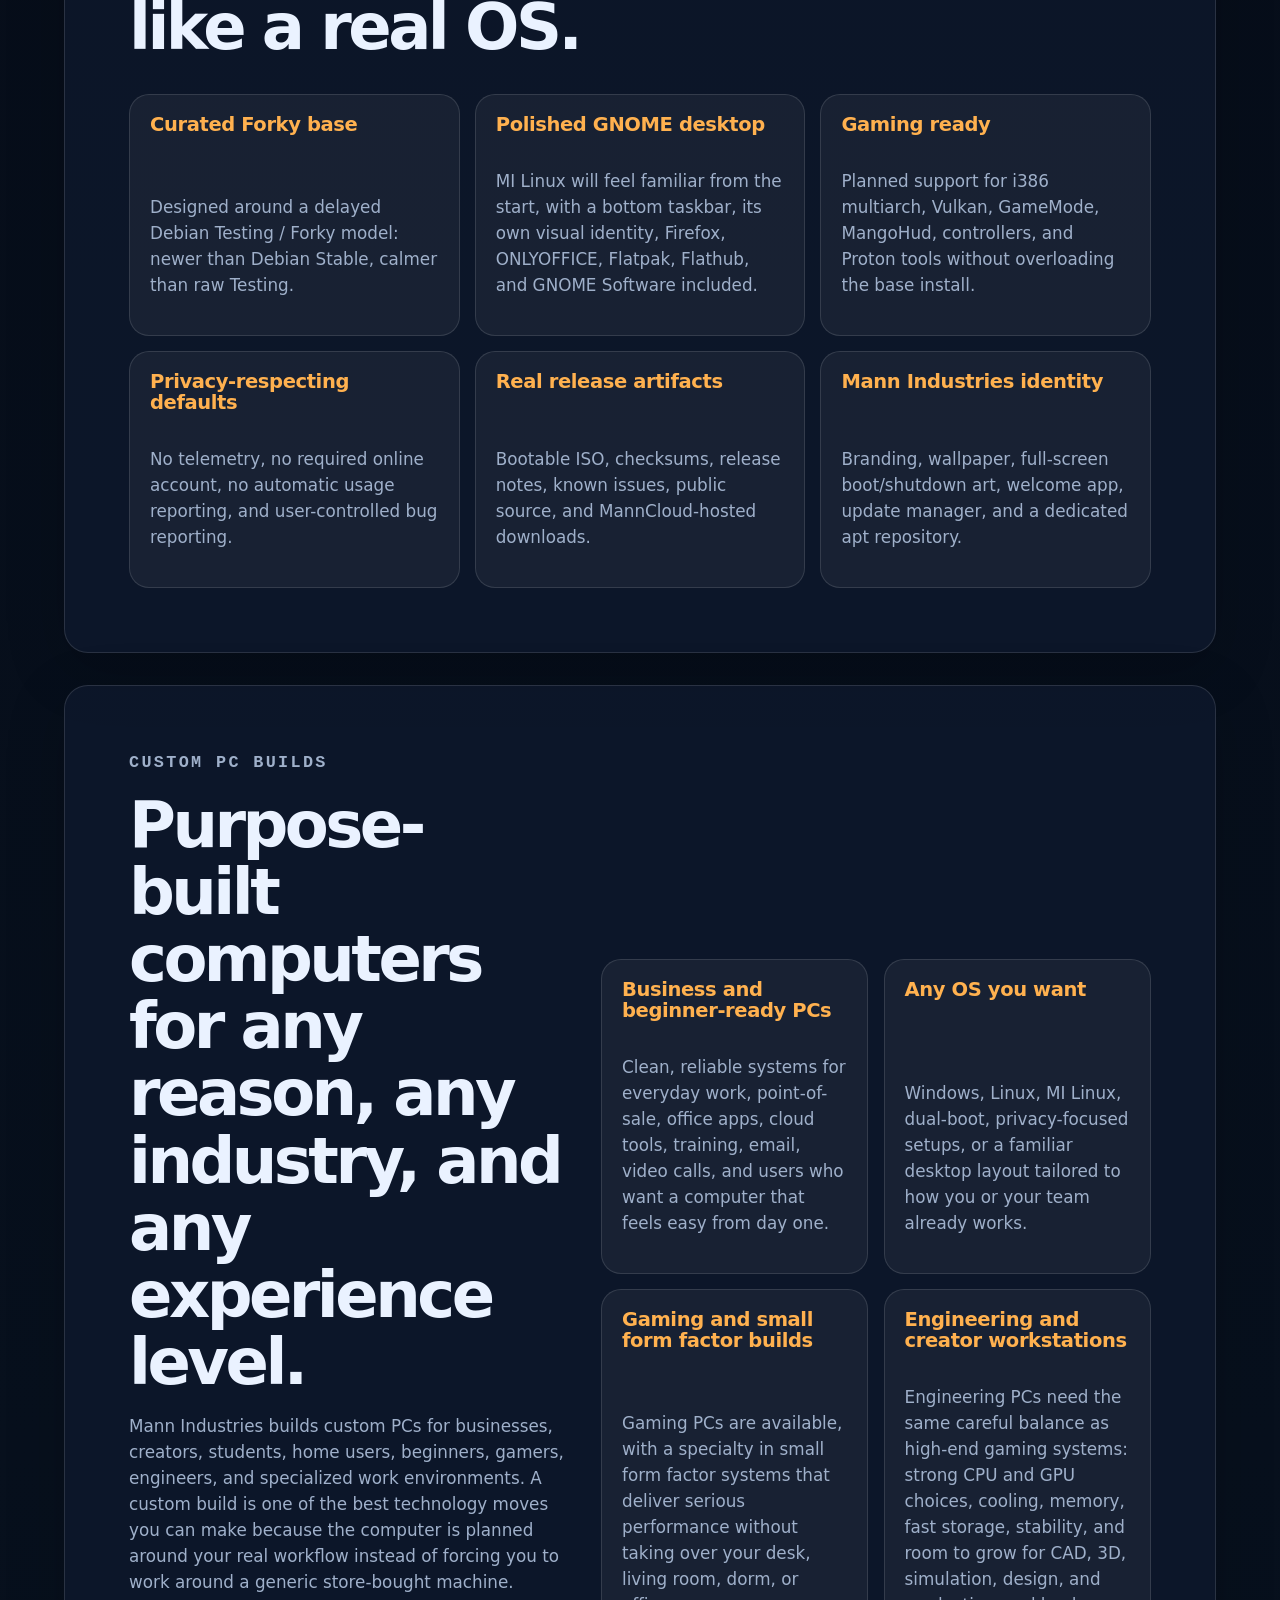
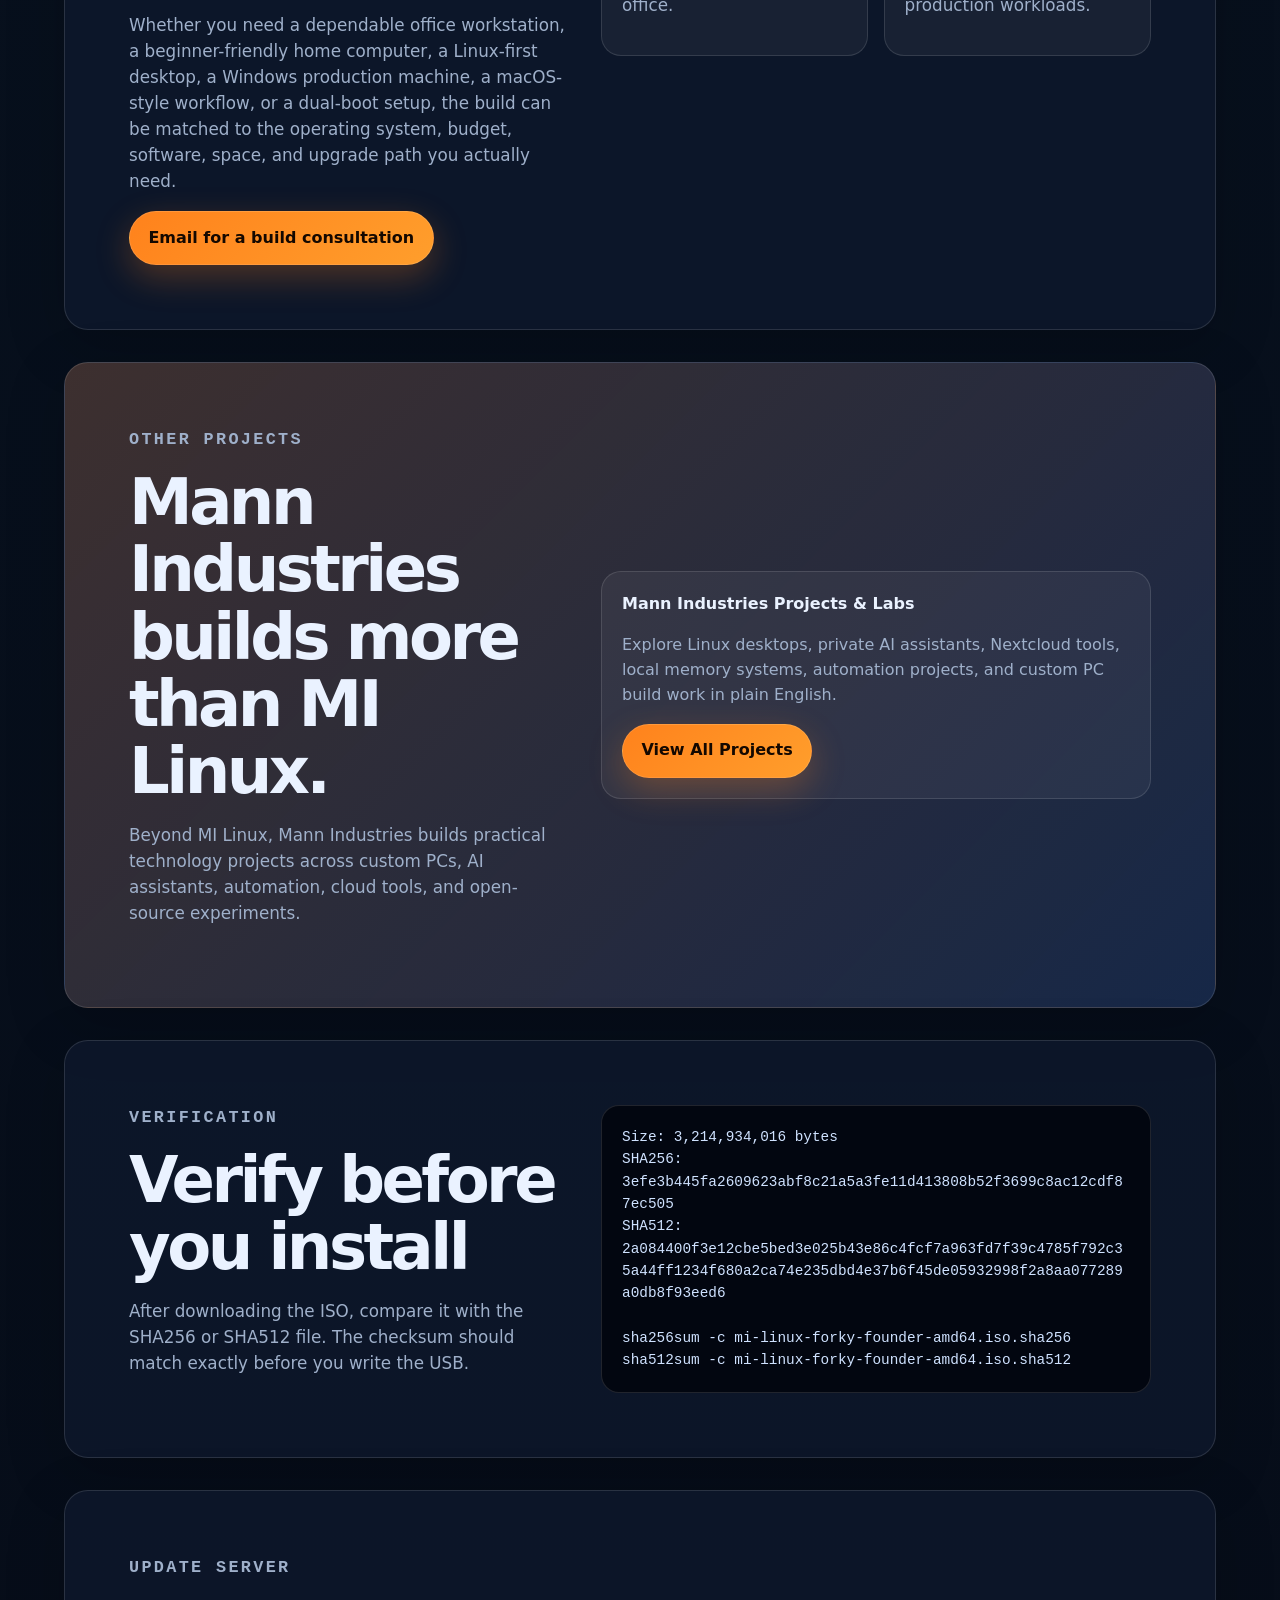
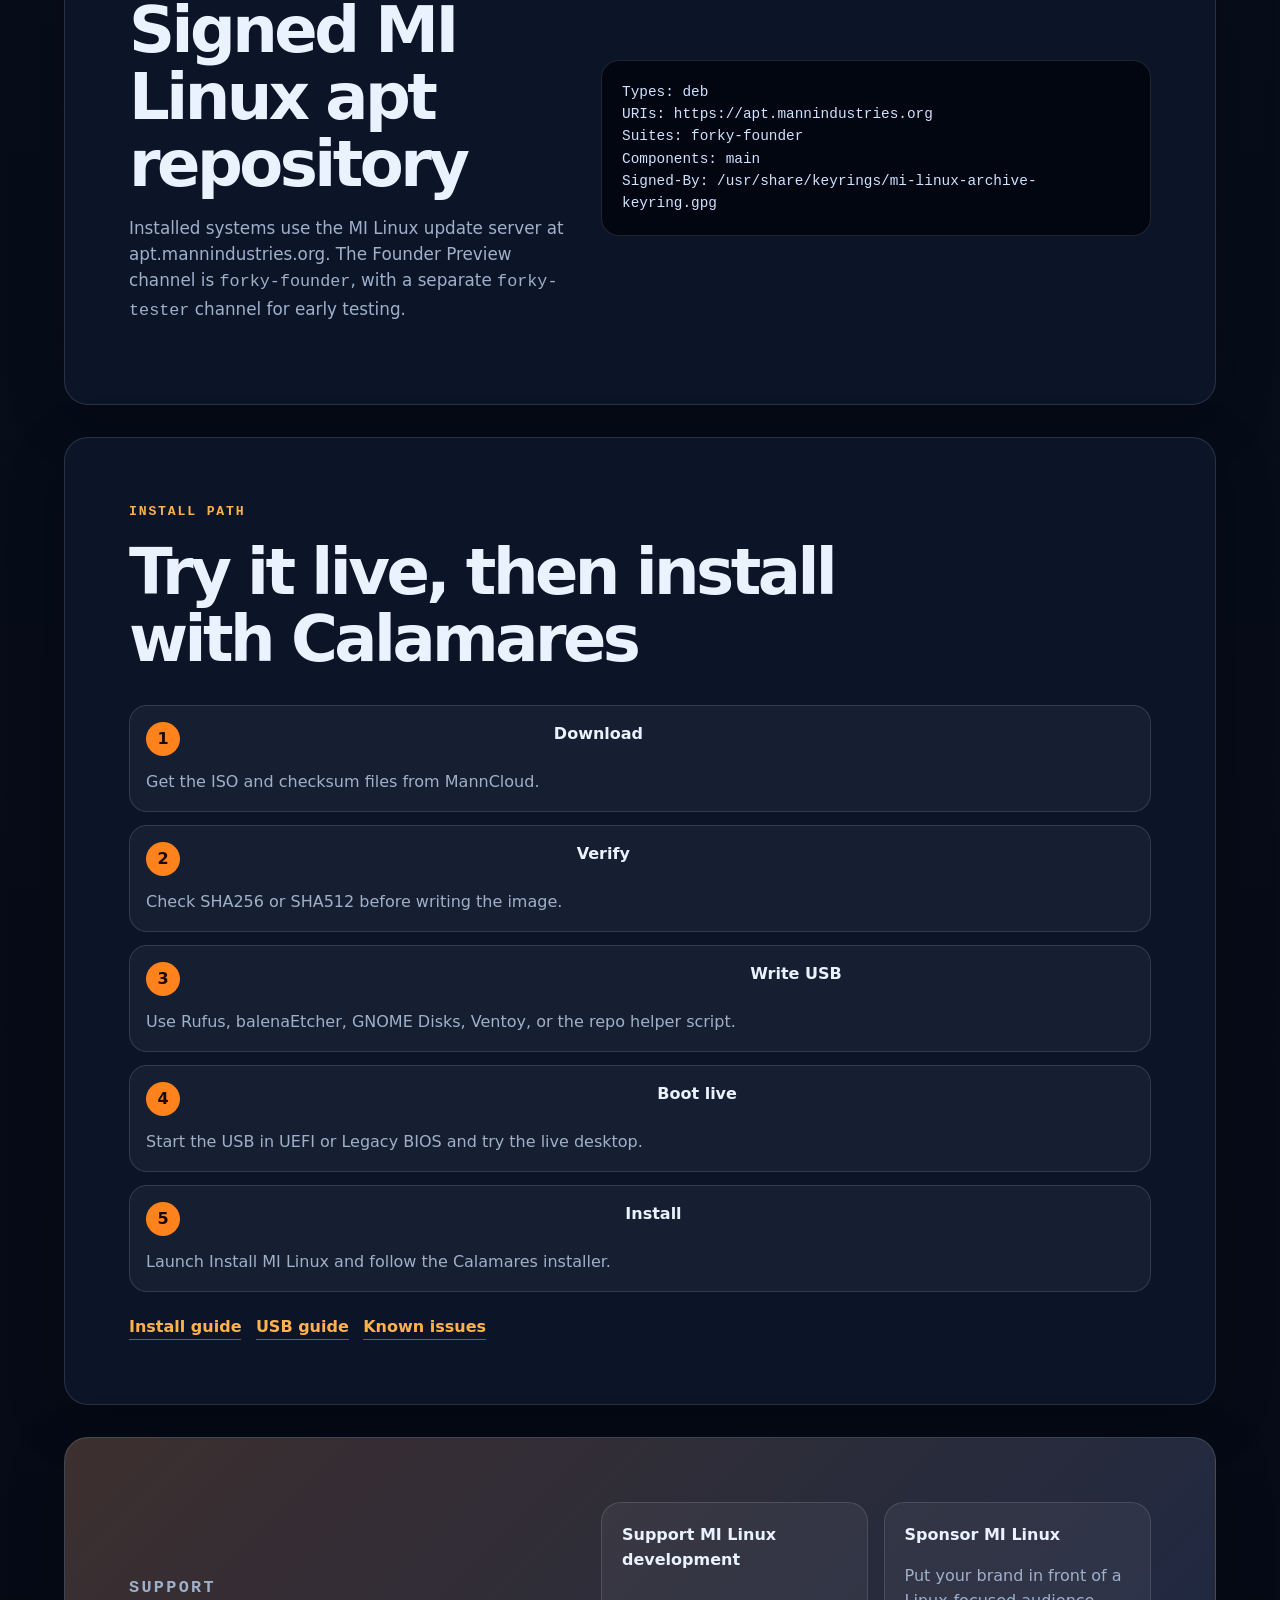
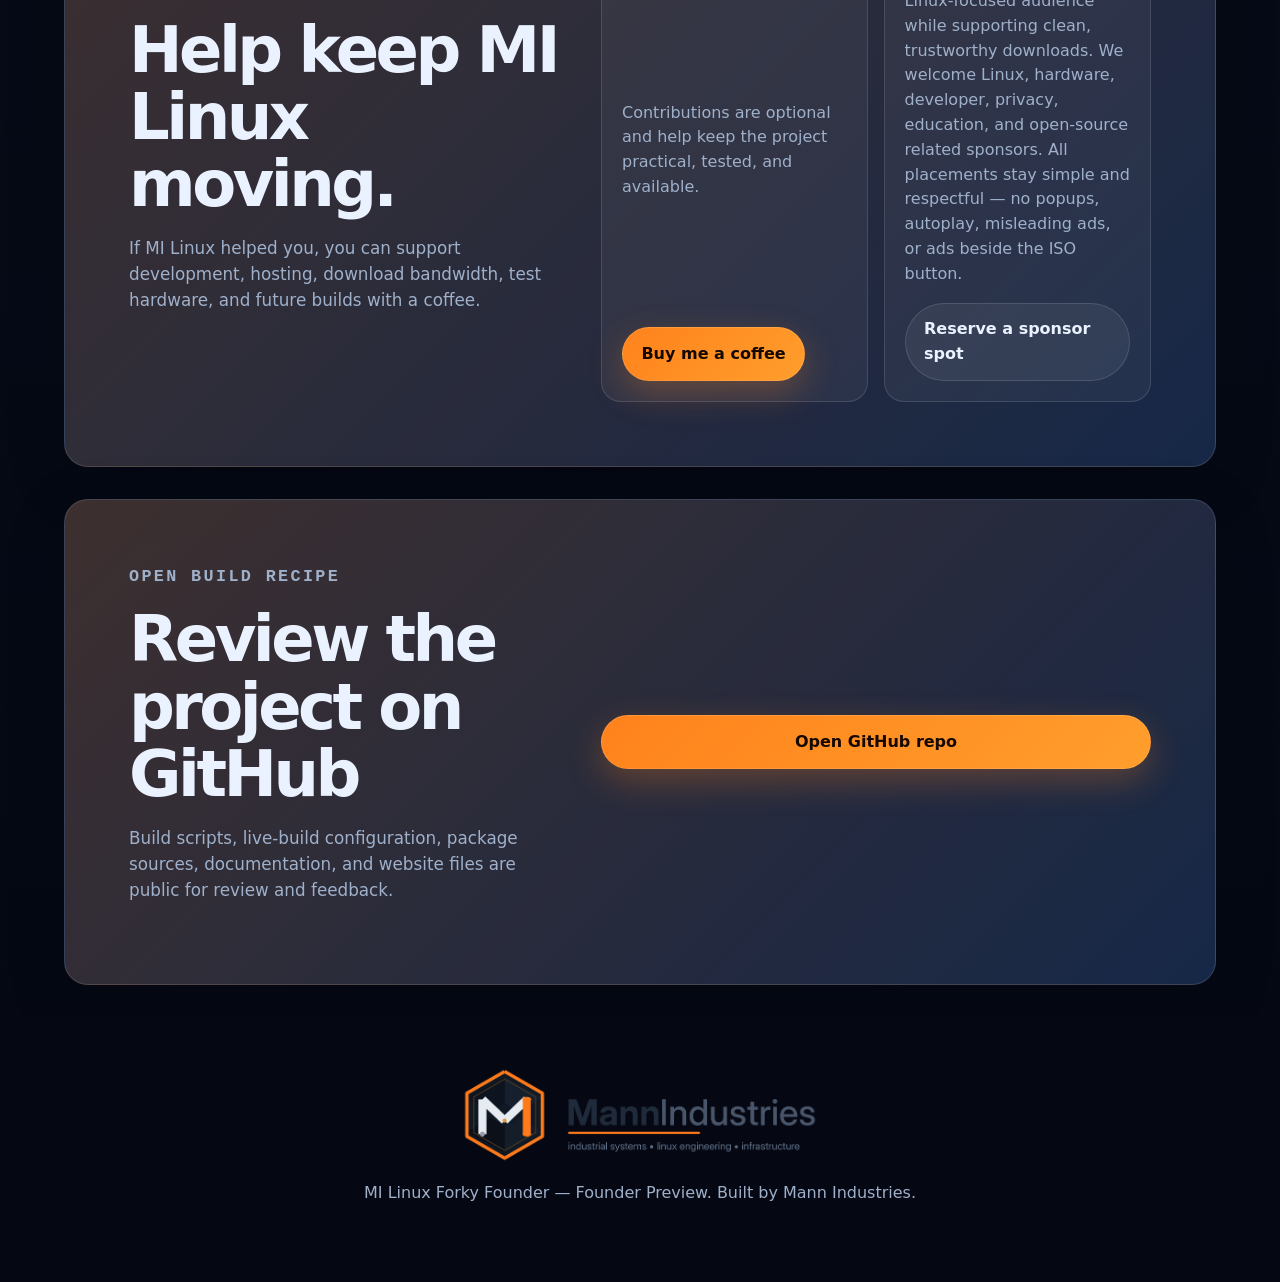
==== commit ace4f1de: "Update Founder Preview ISO checksums on website" ====
--- a/website/index.html
+++ b/website/index.html
@@ -67,9 +67,9 @@
           <span class="dot orange"></span><span class="dot blue"></span><span class="dot gray"></span>
           <pre>mi-linux@founder:~$ verify-release
 ISO: mi-linux-forky-founder-amd64.iso
-Size: 3,178,692,608 bytes
-SHA256: 9db31d5edd2f9d6...
-SHA512: 6a69210507614c87...
+Size: 3,214,934,016 bytes
+SHA256: 3efe3b445fa260...
+SHA512: 2a084400f3e12cbe...
 Source: MannCloud + GitHub</pre>
         </div>
       </div>
@@ -182,9 +182,9 @@
         <h2>Verify before you install</h2>
         <p>After downloading the ISO, compare it with the SHA256 or SHA512 file. The checksum should match exactly before you write the USB.</p>
       </div>
-      <pre class="code">Size: 3,178,692,608 bytes
-SHA256: 9db31d5edd2f9d6eb38e3dcc6d37d6b49032877d34372a0ddc0e144da88a1cdc
-SHA512: 6a69210507614c87019aa5674f05e3231b378e0ba0113e32f1c47adc5462caaf0cf48b6cda09820860756e97394059ec94ae80f7a3c707065ac408f24217b140
+      <pre class="code">Size: 3,214,934,016 bytes
+SHA256: 3efe3b445fa2609623abf8c21a5a3fe11d413808b52f3699c8ac12cdf87ec505
+SHA512: 2a084400f3e12cbe5bed3e025b43e86c4fcf7a963fd7f39c4785f792c35a44ff1234f680a2ca74e235dbd4e37b6f45de05932998f2a8aa077289a0db8f93eed6
 
 sha256sum -c mi-linux-forky-founder-amd64.iso.sha256
 sha512sum -c mi-linux-forky-founder-amd64.iso.sha512</pre>
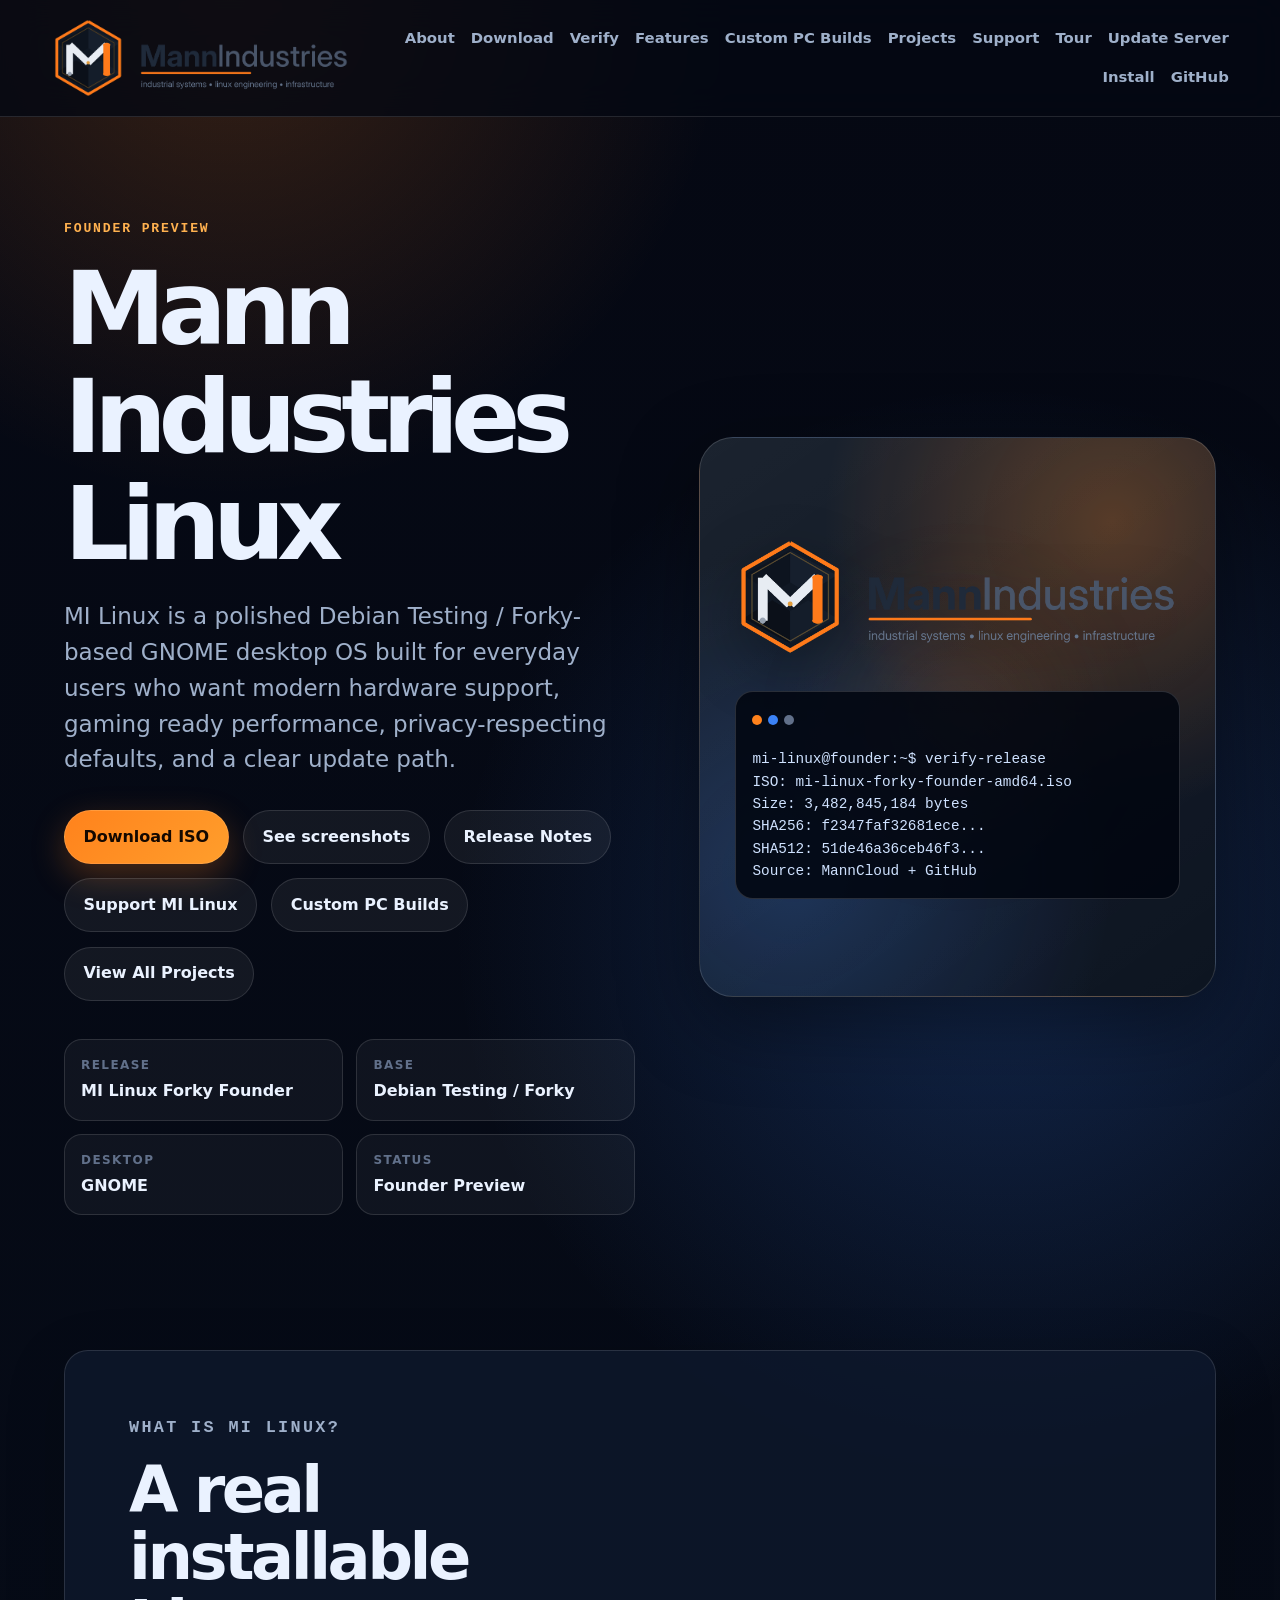
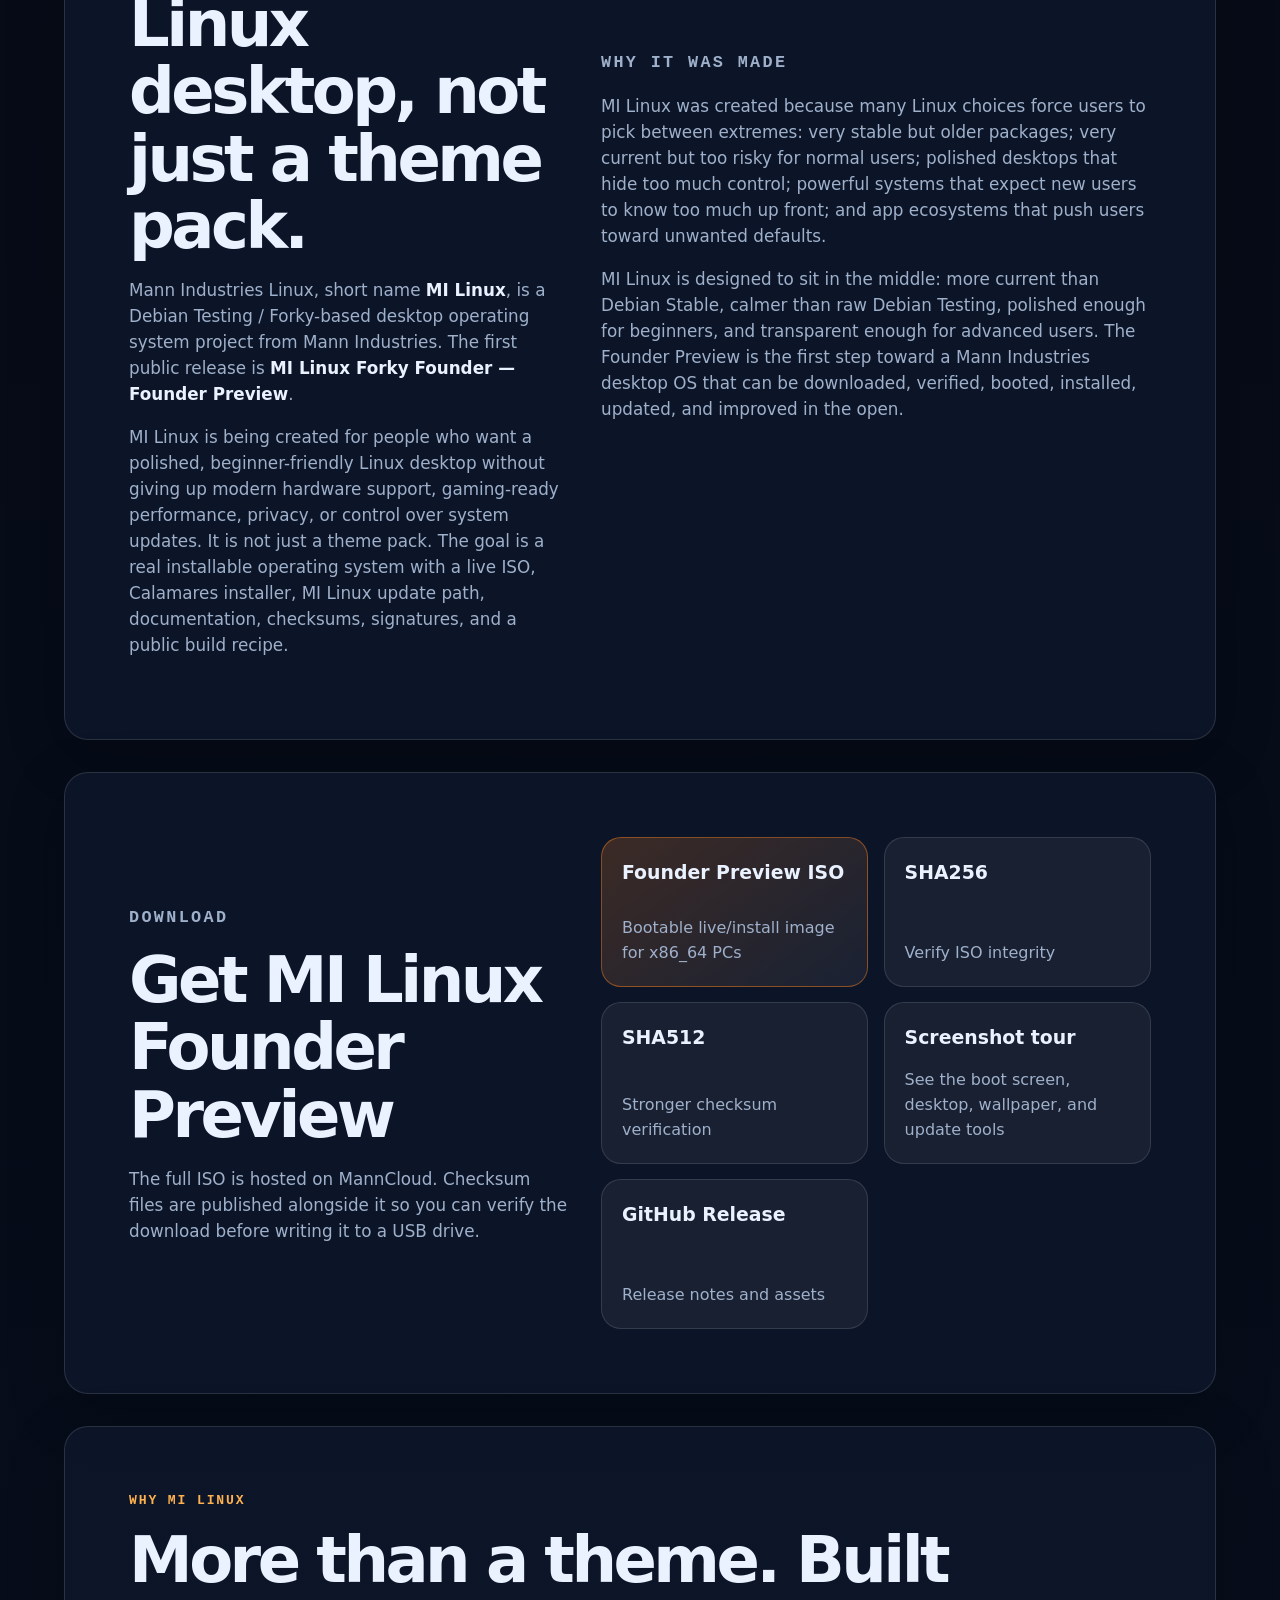
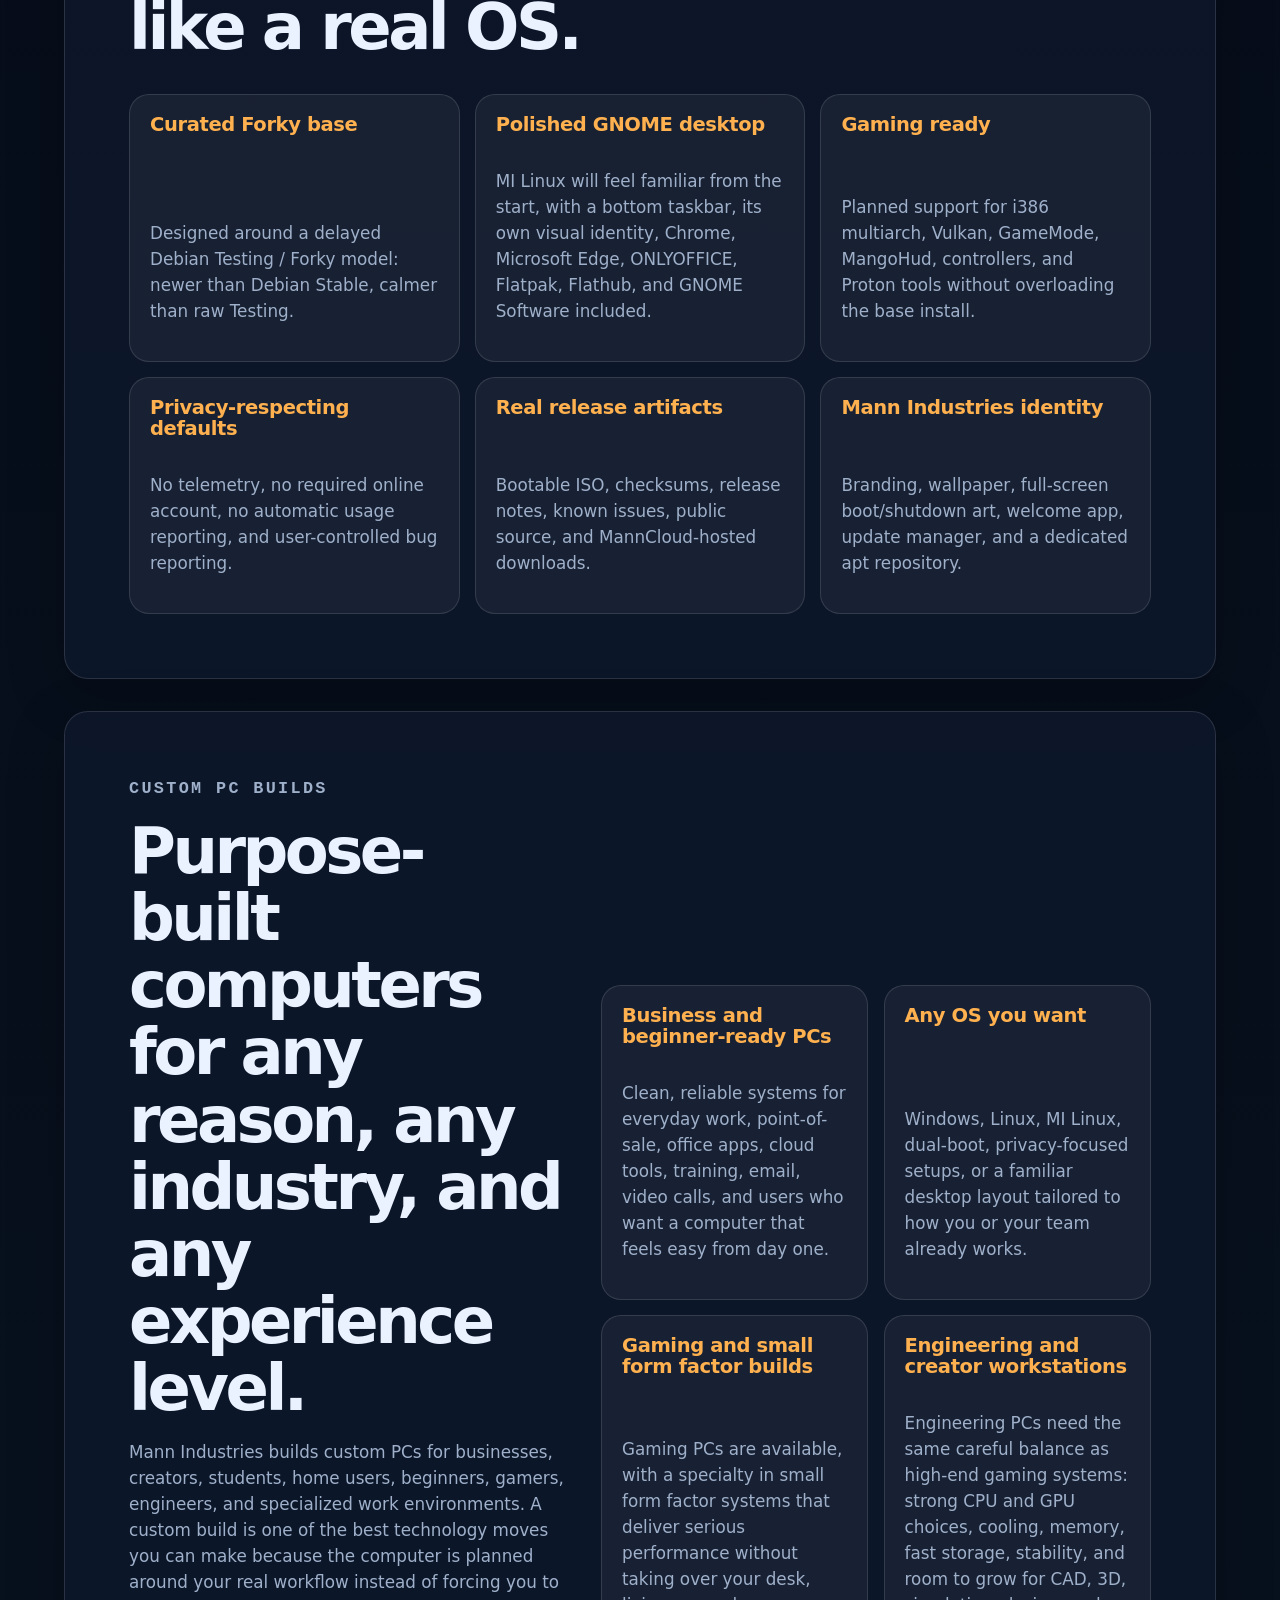
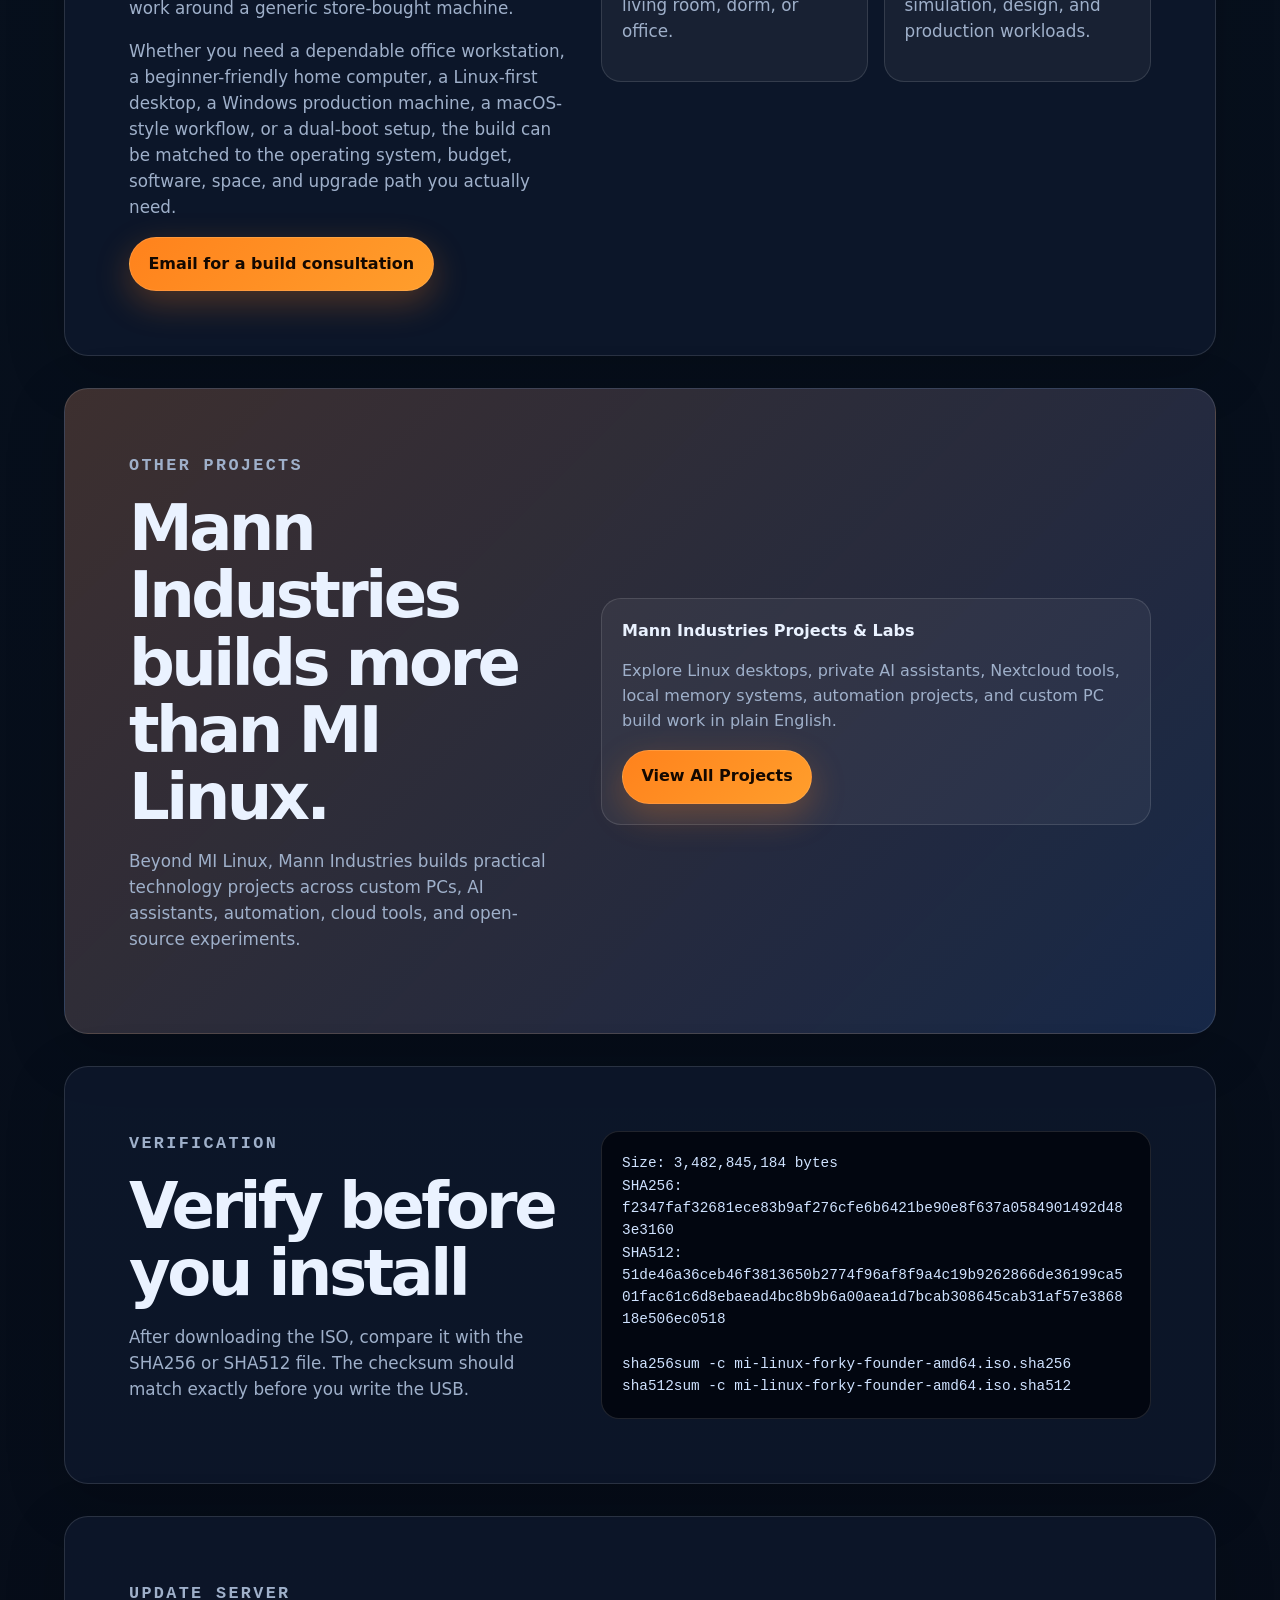
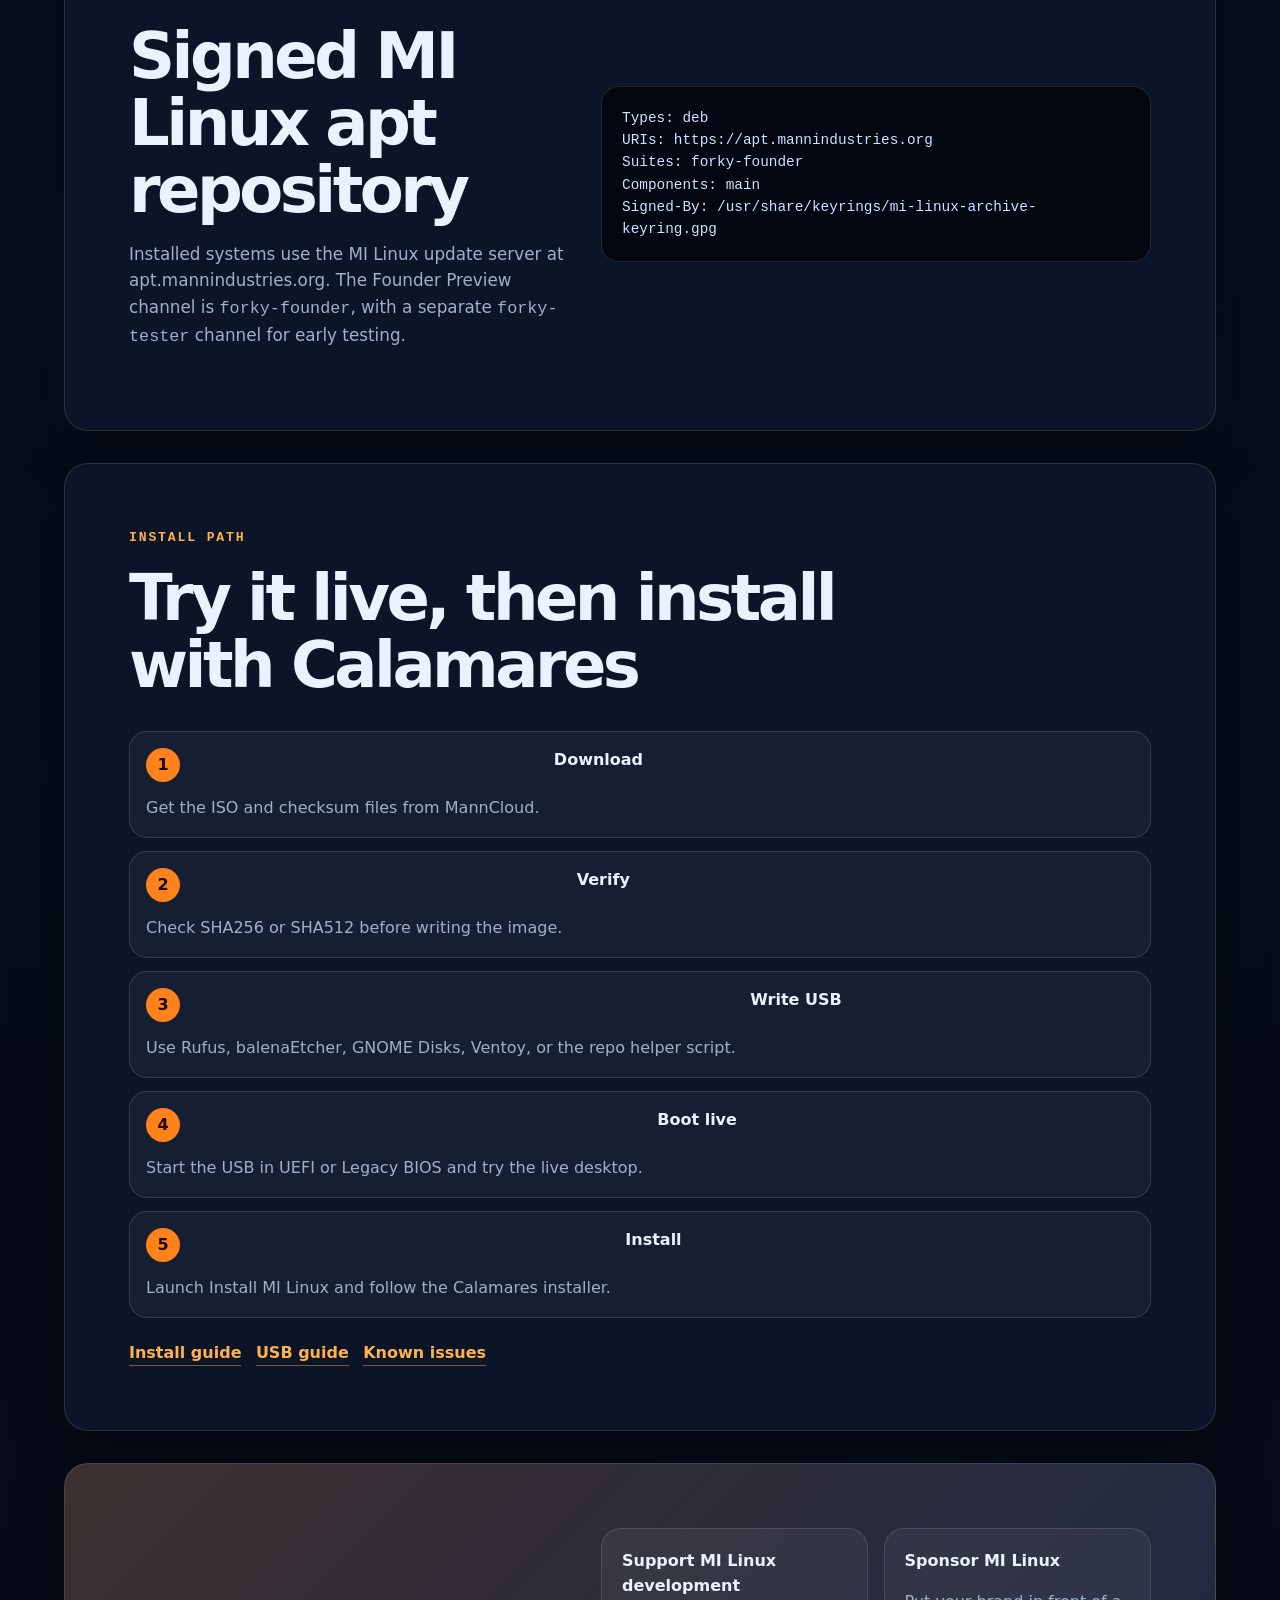
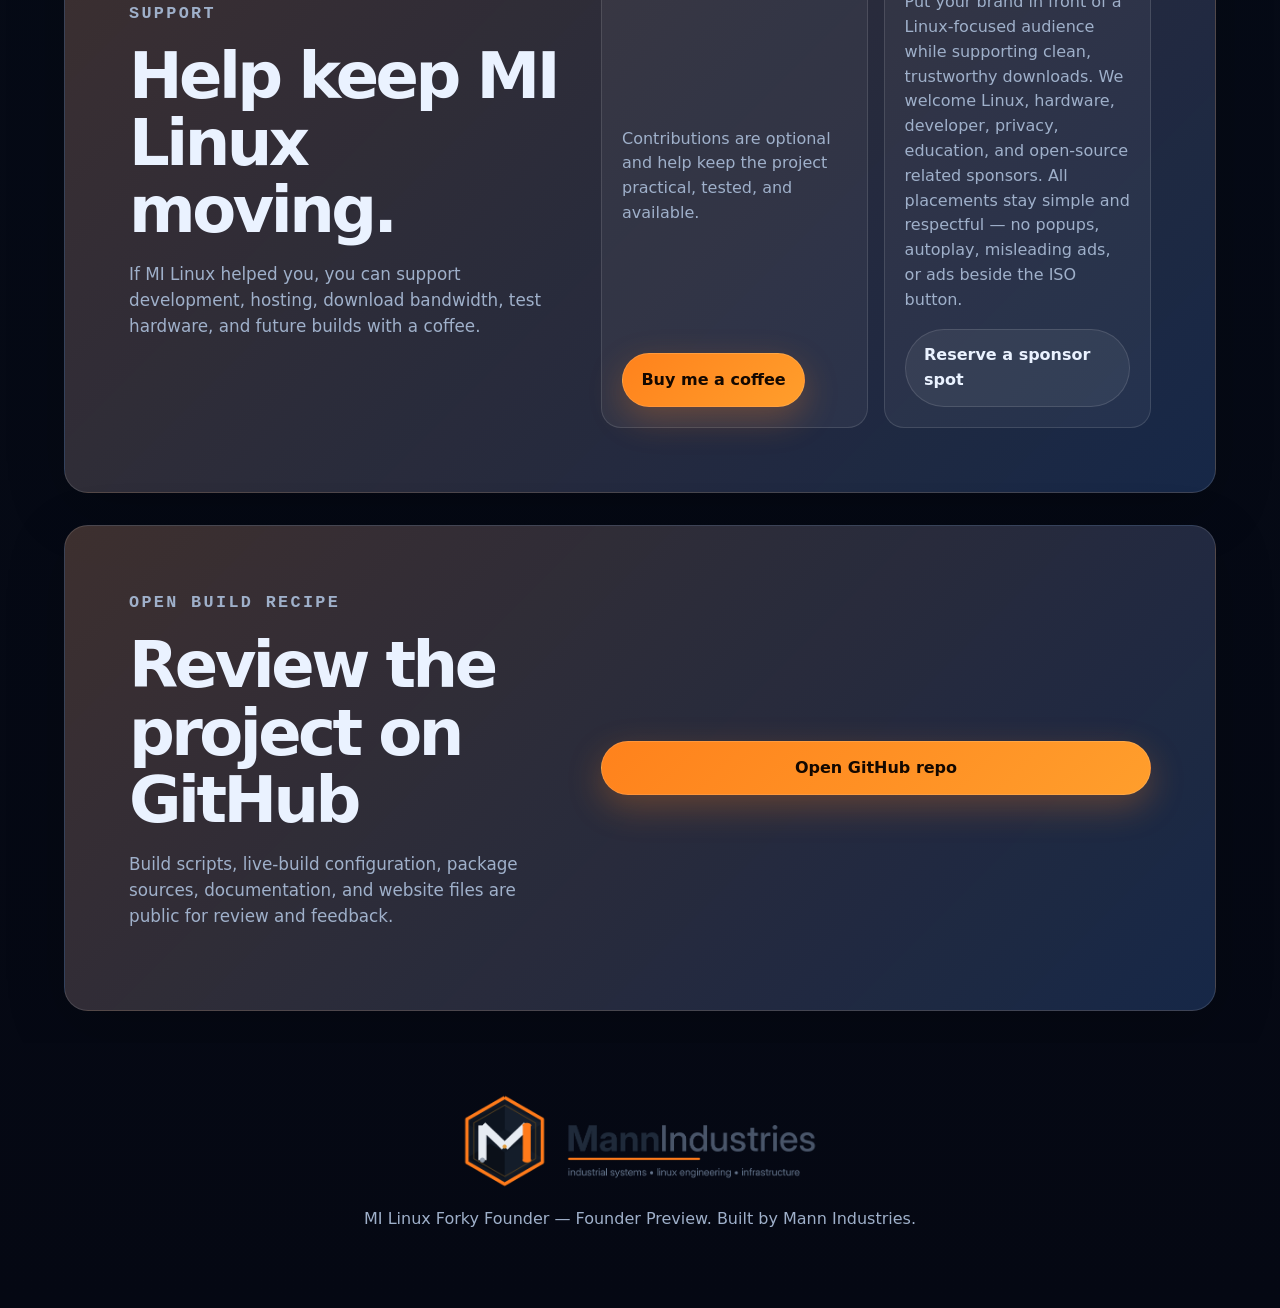
==== commit 4f752239: "Update MI Linux Founder Preview download metadata" ====
--- a/website/index.html
+++ b/website/index.html
@@ -4,18 +4,18 @@
   <meta charset="utf-8">
   <meta name="viewport" content="width=device-width, initial-scale=1">
   <title>MI Linux Founder Preview — Mann Industries Linux Desktop OS</title>
-  <meta name="description" content="Download MI Linux Founder Preview from Mann Industries: a polished Debian/Forky GNOME desktop OS with gaming-ready performance, privacy-respecting defaults, Firefox, ONLYOFFICE, Flatpak, update tools, checksums, and public source.">
+  <meta name="description" content="Download MI Linux Founder Preview from Mann Industries: a polished Debian/Forky GNOME desktop OS with gaming-ready performance, privacy-respecting defaults, Chrome, Microsoft Edge, ONLYOFFICE, Flatpak, update tools, checksums, and public source.">
 
   <meta name="robots" content="index, follow">
   <meta property="og:site_name" content="Mann Industries">
   <meta property="og:type" content="website">
   <meta property="og:title" content="MI Linux Founder Preview — Mann Industries Linux Desktop OS">
-  <meta property="og:description" content="Download MI Linux Founder Preview from Mann Industries: a polished Debian/Forky GNOME desktop OS with gaming-ready performance, privacy-respecting defaults, Firefox, ONLYOFFICE, Flatpak, update tools, checksums, and public source.">
+  <meta property="og:description" content="Download MI Linux Founder Preview from Mann Industries: a polished Debian/Forky GNOME desktop OS with gaming-ready performance, privacy-respecting defaults, Chrome, Microsoft Edge, ONLYOFFICE, Flatpak, update tools, checksums, and public source.">
   <meta property="og:url" content="https://mi-linux.mannindustries.org/">
   <meta property="og:image" content="https://mi-linux.mannindustries.org/assets/mannindustries-logo.png">
   <meta name="twitter:card" content="summary_large_image">
   <meta name="twitter:title" content="MI Linux Founder Preview — Mann Industries Linux Desktop OS">
-  <meta name="twitter:description" content="Download MI Linux Founder Preview from Mann Industries: a polished Debian/Forky GNOME desktop OS with gaming-ready performance, privacy-respecting defaults, Firefox, ONLYOFFICE, Flatpak, update tools, checksums, and public source.">
+  <meta name="twitter:description" content="Download MI Linux Founder Preview from Mann Industries: a polished Debian/Forky GNOME desktop OS with gaming-ready performance, privacy-respecting defaults, Chrome, Microsoft Edge, ONLYOFFICE, Flatpak, update tools, checksums, and public source.">
   <meta name="twitter:image" content="https://mi-linux.mannindustries.org/assets/mannindustries-logo.png">
   <link rel="stylesheet" href="style.css">
 </head>
@@ -67,9 +67,9 @@
           <span class="dot orange"></span><span class="dot blue"></span><span class="dot gray"></span>
           <pre>mi-linux@founder:~$ verify-release
 ISO: mi-linux-forky-founder-amd64.iso
-Size: 3,214,934,016 bytes
-SHA256: 3efe3b445fa260...
-SHA512: 2a084400f3e12cbe...
+Size: 3,482,845,184 bytes
+SHA256: f2347faf32681ece...
+SHA512: 51de46a36ceb46f3...
 Source: MannCloud + GitHub</pre>
         </div>
       </div>
@@ -126,7 +126,7 @@
       </div>
       <div class="feature-grid">
         <article><h3>Curated Forky base</h3><p>Designed around a delayed Debian Testing / Forky model: newer than Debian Stable, calmer than raw Testing.</p></article>
-        <article><h3>Polished GNOME desktop</h3><p>MI Linux will feel familiar from the start, with a bottom taskbar, its own visual identity, Firefox, ONLYOFFICE, Flatpak, Flathub, and GNOME Software included.</p></article>
+        <article><h3>Polished GNOME desktop</h3><p>MI Linux will feel familiar from the start, with a bottom taskbar, its own visual identity, Chrome, Microsoft Edge, ONLYOFFICE, Flatpak, Flathub, and GNOME Software included.</p></article>
         <article><h3>Gaming ready</h3><p>Planned support for i386 multiarch, Vulkan, GameMode, MangoHud, controllers, and Proton tools without overloading the base install.</p></article>
         <article><h3>Privacy-respecting defaults</h3><p>No telemetry, no required online account, no automatic usage reporting, and user-controlled bug reporting.</p></article>
         <article><h3>Real release artifacts</h3><p>Bootable ISO, checksums, release notes, known issues, public source, and MannCloud-hosted downloads.</p></article>
@@ -182,9 +182,9 @@
         <h2>Verify before you install</h2>
         <p>After downloading the ISO, compare it with the SHA256 or SHA512 file. The checksum should match exactly before you write the USB.</p>
       </div>
-      <pre class="code">Size: 3,214,934,016 bytes
-SHA256: 3efe3b445fa2609623abf8c21a5a3fe11d413808b52f3699c8ac12cdf87ec505
-SHA512: 2a084400f3e12cbe5bed3e025b43e86c4fcf7a963fd7f39c4785f792c35a44ff1234f680a2ca74e235dbd4e37b6f45de05932998f2a8aa077289a0db8f93eed6
+      <pre class="code">Size: 3,482,845,184 bytes
+SHA256: f2347faf32681ece83b9af276cfe6b6421be90e8f637a0584901492d483e3160
+SHA512: 51de46a36ceb46f3813650b2774f96af8f9a4c19b9262866de36199ca501fac61c6d8ebaead4bc8b9b6a00aea1d7bcab308645cab31af57e386818e506ec0518
 
 sha256sum -c mi-linux-forky-founder-amd64.iso.sha256
 sha512sum -c mi-linux-forky-founder-amd64.iso.sha512</pre>
